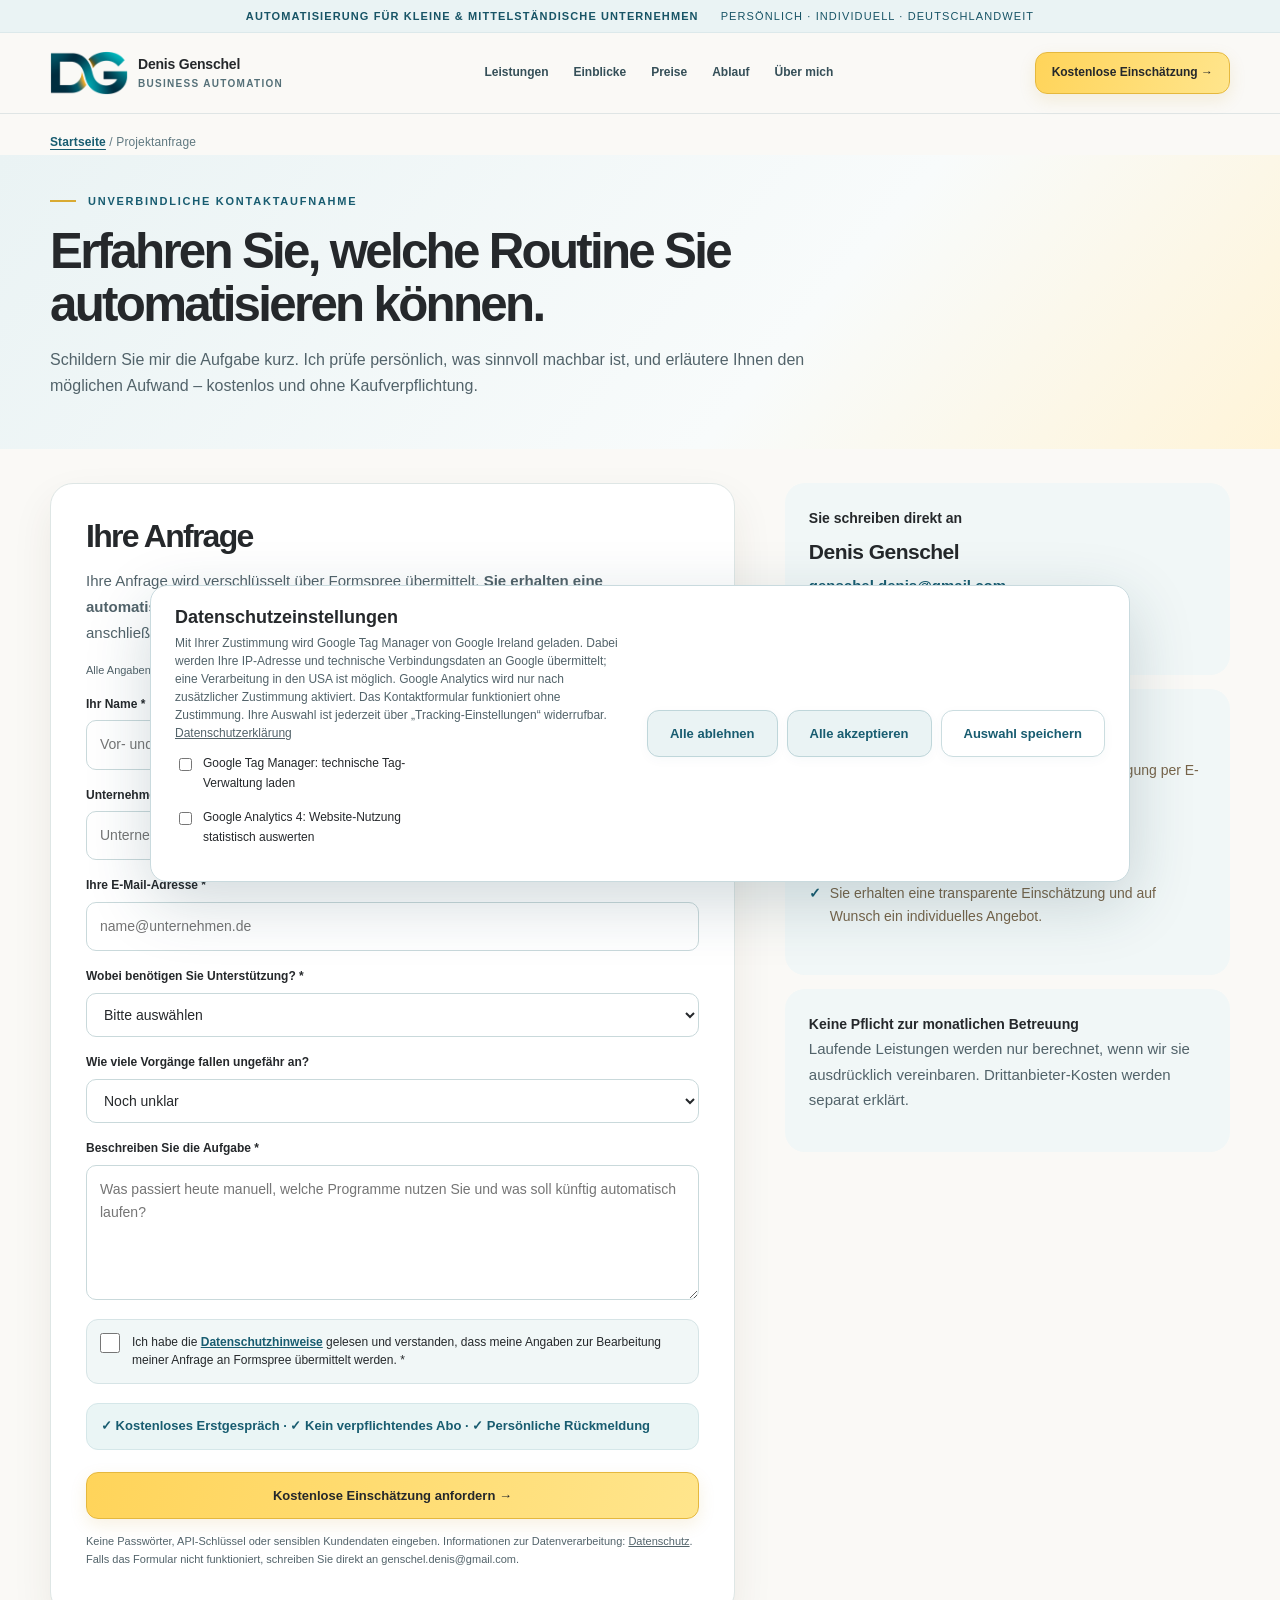
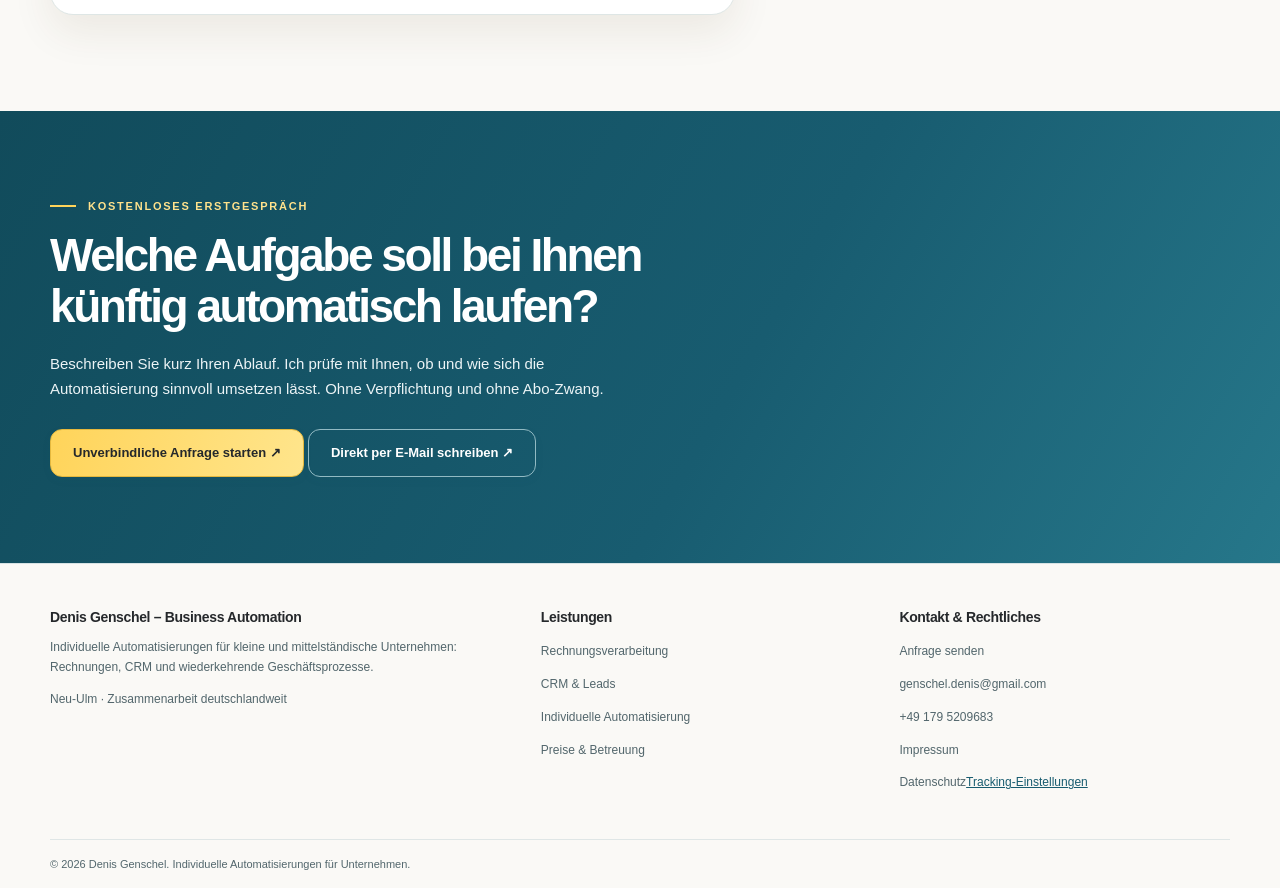
==== anfrage.html @ 0f965f65 "Add files via upload" ====
<!DOCTYPE html>

<html lang="de"><head><meta charset="utf-8"/><meta content="width=device-width,initial-scale=1" name="viewport"/><meta content="#FAF9F6" name="theme-color"/><title>Automatisierung unverbindlich anfragen | Denis Genschel</title><meta content="Beschreiben Sie Ihren wiederkehrenden Geschäftsprozess. Kostenlose persönliche Ersteinschätzung zu Automatisierung, Aufwand und Umsetzung." name="description"/><meta content="website" property="og:type"/><meta content="Automatisierung unverbindlich anfragen | Denis Genschel" property="og:title"/><meta content="Beschreiben Sie Ihren wiederkehrenden Geschäftsprozess. Kostenlose persönliche Ersteinschätzung zu Automatisierung, Aufwand und Umsetzung." property="og:description"/><link href="assets/style.css?v=7.1" rel="stylesheet"/><script defer="" src="assets/config.js?v=7.1-ga4-consent1"></script><script defer="" src="assets/privacy.js?v=7.1-formspree-success1"></script><script defer="" src="assets/app.js?v=7.1-formspree-success1"></script><link href="https://denis-business-automation.genschel-denis.workers.dev/anfrage.html" rel="canonical"/><link href="favicon.png" rel="icon" type="image/png"/><meta content="de_DE" property="og:locale"/><meta content="Denis Genschel – Business Automation" property="og:site_name"/><meta content="https://denis-business-automation.genschel-denis.workers.dev/anfrage.html" property="og:url"/><meta content="https://denis-business-automation.genschel-denis.workers.dev/assets/social-preview.webp" property="og:image"/><meta content="1200" property="og:image:width"/><meta content="630" property="og:image:height"/><meta content="summary_large_image" name="twitter:card"/><meta content="Automatisierung unverbindlich anfragen | Denis Genschel" name="twitter:title"/><meta content="Beschreiben Sie Ihren wiederkehrenden Geschäftsprozess. Kostenlose persönliche Ersteinschätzung zu Automatisierung, Aufwand und Umsetzung." name="twitter:description"/><meta content="https://denis-business-automation.genschel-denis.workers.dev/assets/social-preview.webp" name="twitter:image"/><meta content="index, follow, max-image-preview:large" name="robots"/><script type="application/ld+json">[{"@context":"https://schema.org","@type":"ProfessionalService","@id":"https://denis-business-automation.genschel-denis.workers.dev/#unternehmen","name":"Denis Genschel – Business Automation","url":"https://denis-business-automation.genschel-denis.workers.dev/","image":"https://denis-business-automation.genschel-denis.workers.dev/assets/social-preview.webp","logo":"https://denis-business-automation.genschel-denis.workers.dev/assets/dg-logo.png","email":"genschel.denis@gmail.com","telephone":"+49 179 5209683","description":"Individuelle KI- und Geschäftsprozessautomatisierung für kleine und mittlere Unternehmen in Deutschland.","address":{"@type":"PostalAddress","streetAddress":"Schillerstraße 22","postalCode":"89231","addressLocality":"Neu-Ulm","addressCountry":"DE"},"areaServed":{"@type":"Country","name":"Deutschland"},"hasOfferCatalog":{"@type":"OfferCatalog","name":"Automatisierungsdienstleistungen","itemListElement":[{"@type":"OfferCatalog","name":"Rechnungsverarbeitung automatisieren"},{"@type":"OfferCatalog","name":"CRM- und Kundenanfragen automatisieren"},{"@type":"OfferCatalog","name":"Individuelle Geschäftsprozessautomatisierung"}]}},{"@context":"https://schema.org","@type":"WebSite","@id":"https://denis-business-automation.genschel-denis.workers.dev/#website","name":"Denis Genschel – Business Automation","url":"https://denis-business-automation.genschel-denis.workers.dev/","inLanguage":"de-DE"},{"@context":"https://schema.org","@type":"WebPage","@id":"https://denis-business-automation.genschel-denis.workers.dev/anfrage.html#webpage","url":"https://denis-business-automation.genschel-denis.workers.dev/anfrage.html","name":"Automatisierung unverbindlich anfragen | Denis Genschel","description":"Beschreiben Sie Ihren wiederkehrenden Geschäftsprozess. Kostenlose persönliche Ersteinschätzung zu Automatisierung, Aufwand und Umsetzung.","inLanguage":"de-DE","isPartOf":{"@id":"https://denis-business-automation.genschel-denis.workers.dev/#website"}},{"@context":"https://schema.org","@type":"BreadcrumbList","itemListElement":[{"@type":"ListItem","position":1,"name":"Startseite","item":"https://denis-business-automation.genschel-denis.workers.dev/"},{"@type":"ListItem","position":2,"name":"Projektanfrage","item":"https://denis-business-automation.genschel-denis.workers.dev/anfrage.html"}]}]</script></head><body><a class="skip" href="#main">Zum Inhalt springen</a><div class="topline"><div class="container"><b>Automatisierung für kleine &amp; mittelständische Unternehmen</b><span>Persönlich · Individuell · Deutschlandweit</span></div></div><header class="nav-wrap"><div class="container nav-inner"><a aria-label="Denis Genschel Business Automation – Startseite" class="brand" href="index.html"><span aria-hidden="true" class="brand-mark"><img alt="" height="50" role="presentation" src="assets/dg-logo.png" width="88"/></span><span class="brand-name">Denis Genschel<small>Business Automation</small></span></a><nav aria-label="Hauptnavigation" class="nav-links" id="navLinks"><a href="index.html#leistungen">Leistungen</a><a href="index.html#projekte">Einblicke</a><a href="index.html#preise">Preise</a><a href="index.html#ablauf">Ablauf</a><a href="index.html#ueber-mich">Über mich</a></nav><a class="btn primary small" href="anfrage.html">Kostenlose Einschätzung →</a><button aria-controls="navLinks" aria-expanded="false" class="menu" id="menuBtn" type="button">Menü ☰</button></div></header><main id="main"><nav aria-label="Brotkrumennavigation" class="breadcrumbs container"><a href="index.html">Startseite</a>  /  Projektanfrage</nav><section class="inquiry-head"><div class="container"><div class="eyebrow">Unverbindliche Kontaktaufnahme</div><h1 style="max-width:880px">Erfahren Sie, welche Routine Sie automatisieren können.</h1><p class="lead" style="max-width:690px">Schildern Sie mir die Aufgabe kurz. Ich prüfe persönlich, was sinnvoll machbar ist, und erläutere Ihnen den möglichen Aufwand – kostenlos und ohne Kaufverpflichtung.</p></div></section><section class="section"><div class="container inquiry-layout"><div class="formbox"><h2 style="font-size:32px;margin:0">Ihre Anfrage</h2><p class="sub" style="margin-top:13px">Ihre Anfrage wird verschlüsselt über Formspree übermittelt. <strong>Sie erhalten eine automatische Eingangsbestätigung per E-Mail.</strong> Ich prüfe Ihren Anwendungsfall anschließend persönlich. Unverbindlich und ohne Kaufverpflichtung.</p><form accept-charset="UTF-8" action="https://formspree.io/f/mzeeeeag" aria-describedby="formIntro" id="leadForm" method="POST">
<p class="hint" id="formIntro">Alle Angaben dienen ausschließlich der Kontaktaufnahme und Angebotserstellung. Felder mit * sind erforderlich.</p>
<label for="name">Ihr Name *</label>
<input autocomplete="name" id="name" maxlength="120" name="name" placeholder="Vor- und Nachname" required=""/>
<label for="firma">Unternehmen</label>
<input autocomplete="organization" id="firma" maxlength="160" name="firma" placeholder="Unternehmensname"/>
<label for="email">Ihre E-Mail-Adresse *</label>
<input autocomplete="email" id="email" maxlength="200" name="email" placeholder="name@unternehmen.de" required="" type="email"/>
<label for="leistung">Wobei benötigen Sie Unterstützung? *</label>
<select id="leistung" name="leistung" required="">
<option value="">Bitte auswählen</option>
<option value="rechnung">Rechnungsverarbeitung</option>
<option value="crm">CRM / Kundenanfragen</option>
<option value="individuell">Individuelle Automatisierung</option>
<option value="pilot">Kleines Pilotprojekt</option>
<option value="betreuung">Laufende Betreuung</option>
<option value="sonstiges">Andere Aufgabe / Noch nicht sicher</option></select>
<label for="menge">Wie viele Vorgänge fallen ungefähr an?</label>
<select id="menge" name="menge"><option value="">Noch unklar</option><option>Bis 50 pro Monat</option><option>50–250 pro Monat</option><option>Mehr als 250 pro Monat</option></select>
<label for="nachricht">Beschreiben Sie die Aufgabe *</label>
<textarea id="nachricht" maxlength="4000" minlength="15" name="nachricht" placeholder="Was passiert heute manuell, welche Programme nutzen Sie und was soll künftig automatisch laufen?" required=""></textarea>
<div aria-hidden="true" class="visually-hidden"><label for="company-site">Dieses Feld bitte leer lassen</label><input autocomplete="off" id="company-site" name="_gotcha" tabindex="-1" type="text"/></div>
<input name="_subject" type="hidden" value="Neue Anfrage – Denis Genschel Business Automation"/>
<label class="privacy-confirm"><input name="datenschutzhinweis_gelesen" required="" type="checkbox" value="ja"/><span>Ich habe die <a href="datenschutz.html" rel="noopener" target="_blank">Datenschutzhinweise</a> gelesen und verstanden, dass meine Angaben zur Bearbeitung meiner Anfrage an Formspree übermittelt werden. *</span></label>
<p class="inquiry-trust">✓ Kostenloses Erstgespräch  ·  ✓ Kein verpflichtendes Abo  ·  ✓ Persönliche Rückmeldung</p><button class="btn primary" id="leadSubmit" type="submit">Kostenlose Einschätzung anfordern →</button>
<p aria-live="polite" class="form-message" id="formMessage" role="status"></p>
<p class="hint">Keine Passwörter, API-Schlüssel oder sensiblen Kundendaten eingeben. Informationen zur Datenverarbeitung: <a href="datenschutz.html" style="text-decoration:underline">Datenschutz</a>. Falls das Formular nicht funktioniert, schreiben Sie direkt an <a href="mailto:genschel.denis@gmail.com">genschel.denis@gmail.com</a>.</p>
</form></div><aside><div class="contact-card"><strong>Sie schreiben direkt an</strong><h3 style="margin:9px 0">Denis Genschel</h3><a href="mailto:genschel.denis@gmail.com">genschel.denis@gmail.com</a><p style="margin-top:13px"><a href="tel:+491795209683">+49 179 5209683</a></p></div><div class="contact-card"><strong>Was passiert danach?</strong><ul class="bullets"><li>Sie erhalten eine automatische Eingangsbestätigung per E-Mail.</li><li>Wir besprechen den bestehenden Ablauf.</li><li>Ich prüfe die technischen Möglichkeiten.</li><li>Sie erhalten eine transparente Einschätzung und auf Wunsch ein individuelles Angebot.</li></ul></div><div class="contact-card"><strong>Keine Pflicht zur monatlichen Betreuung</strong><p class="sub">Laufende Leistungen werden nur berechnet, wenn wir sie ausdrücklich vereinbaren. Drittanbieter-Kosten werden separat erklärt.</p></div></aside></div></section></main><section class="closing"><div class="container"><div class="eyebrow">Kostenloses Erstgespräch</div><h2>Welche Aufgabe soll bei Ihnen künftig automatisch laufen?</h2><p>Beschreiben Sie kurz Ihren Ablauf. Ich prüfe mit Ihnen, ob und wie sich die Automatisierung sinnvoll umsetzen lässt. Ohne Verpflichtung und ohne Abo-Zwang.</p><a class="btn cream" href="anfrage.html">Unverbindliche Anfrage starten ↗</a> <a class="btn" href="mailto:genschel.denis@gmail.com?subject=Anfrage%20Business%20Automation">Direkt per E-Mail schreiben ↗</a></div></section><footer class="footer"><div class="container foot-grid"><div><h3>Denis Genschel – Business Automation</h3><p>Individuelle Automatisierungen für kleine und mittelständische Unternehmen: Rechnungen, CRM und wiederkehrende Geschäftsprozesse.</p><p>Neu-Ulm · Zusammenarbeit deutschlandweit</p></div><div><h3>Leistungen</h3><ul><li><a href="rechnungen-automatisieren.html">Rechnungsverarbeitung</a></li><li><a href="crm-automatisieren.html">CRM &amp; Leads</a></li><li><a href="prozesse-automatisieren.html">Individuelle Automatisierung</a></li><li><a href="index.html#preise">Preise &amp; Betreuung</a></li></ul></div><div><h3>Kontakt &amp; Rechtliches</h3><ul><li><a href="anfrage.html">Anfrage senden</a></li><li><a href="mailto:genschel.denis@gmail.com">genschel.denis@gmail.com</a></li><li><a href="tel:+491795209683">+49 179 5209683</a></li><li><a href="impressum.html">Impressum</a></li><li><a href="datenschutz.html">Datenschutz</a><button class="privacy-settings-link" data-privacy-settings="" type="button">Tracking-Einstellungen</button></li></ul></div></div><div class="container copyright">© <span data-year="">2026</span> Denis Genschel. Individuelle Automatisierungen für Unternehmen.</div></footer><div class="mobile-cta"><a class="btn primary" href="anfrage.html">Kostenlose Prozesseinschätzung anfragen →</a></div><dialog aria-labelledby="videoTitle" class="video-dialog" id="videoDialog"><div class="dialog-bar"><span id="videoTitle">Projekt-Demo</span><button aria-label="Video schließen" class="closeVideo" type="button">×</button></div><div id="videoMount"></div><p>Das Video wird erst nach dem Anklicken von einem externen Anbieter geladen. Datenschutzinformationen finden Sie in der Datenschutzerklärung.</p></dialog></body></html>
---- assets/style.css ----
:root{--bg:#fffdf7;--ink:#242119;--sub:#6c6253;--accent:#916100;--accent-2:#fff0bf;--cream:#fff6dc;--line:#eee2c5;--w:#fff;--warm:#fff4d3;--amber:#e3af28;--max:1180px}
*{box-sizing:border-box}html{scroll-behavior:smooth;scroll-padding-top:93px}body{margin:0;font:15px/1.65 Inter,ui-sans-serif,-apple-system,BlinkMacSystemFont,"Segoe UI",sans-serif;background:var(--bg);color:var(--ink);-webkit-font-smoothing:antialiased}a{color:inherit;text-decoration:none}button,input,select,textarea{font:inherit}button{cursor:pointer}img{max-width:100%;display:block}::selection{color:#fff;background:var(--accent)}:focus-visible{outline:3px solid #e6ba3c;outline-offset:3px}.container{width:min(calc(100% - 48px),var(--max));margin:auto}.skip{position:absolute;left:-100vw;background:white;color:#332813;padding:10px;z-index:200}.skip:focus{left:12px;top:12px}.topline{background:#fff1b7;color:#493915;font-size:11px;letter-spacing:.1em;text-transform:uppercase}.topline .container{display:flex;justify-content:center;gap:22px;padding:7px;flex-wrap:wrap}.topline b{font-weight:750}.nav-wrap{position:sticky;top:0;z-index:100;background:rgba(250,250,247,.96);border-bottom:1px solid var(--line);backdrop-filter:blur(14px)}.nav-inner{min-height:80px;display:flex;align-items:center;justify-content:space-between;gap:20px}.brand{display:flex;gap:10px;align-items:center}.brand-mark{width:42px;height:42px;border-radius:13px;background:var(--ink);color:#fff;display:grid;place-items:center;font-weight:850;letter-spacing:-.08em;font-size:15px}.brand-name{font-size:14px;font-weight:800;line-height:1.13;letter-spacing:-.015em}.brand-name small{font-size:10px;text-transform:uppercase;display:block;font-weight:700;letter-spacing:.13em;color:var(--sub);margin-top:5px}.nav-links{display:flex;gap:25px;align-items:center}.nav-links a{font-size:12px;font-weight:700;color:#6f6249}.nav-links a:hover{color:var(--accent)}.btn{display:inline-flex;align-items:center;justify-content:center;gap:10px;min-height:47px;padding:12px 22px;font-weight:750;font-size:13px;border-radius:12px;border:1px solid var(--line);background:white;color:var(--ink);transition:transform .2s,background .2s,border-color .2s;box-shadow:0 2px 0 rgba(0,0,0,.03)}.btn:hover{transform:translateY(-2px);border-color:var(--accent)}.btn.primary{color:white;background:var(--accent);border-color:var(--accent)}.btn.primary:hover{background:#db9e15}.btn.cream{background:#fff3d0;border-color:#fff0c2;color:#322a1b}.btn.dark{background:var(--ink);color:white;border-color:var(--ink)}.btn.small{min-height:42px;font-size:12px;padding:10px 16px}.menu{display:none;border:1px solid var(--line);background:white;border-radius:10px;padding:8px 12px}.mobile-cta{display:none}.eyebrow{text-transform:uppercase;font-size:11px;letter-spacing:.16em;color:var(--accent);font-weight:850;display:flex;align-items:center;gap:12px}.eyebrow:before{content:"";display:inline-block;width:26px;height:2px;background:var(--accent)}h1,h2,h3,p{margin-top:0}h1{font-size:clamp(44px,5.4vw,80px);letter-spacing:-.067em;line-height:1.05;font-weight:820;margin:22px 0 24px}h2{font-size:clamp(32px,3.6vw,51px);line-height:1.12;letter-spacing:-.054em;margin:14px 0 0;font-weight:790}h3{font-size:21px;line-height:1.2;letter-spacing:-.025em;margin-bottom:13px}.lead{font-size:17px;line-height:1.8;color:#6c6253}.sub{color:var(--sub);line-height:1.72}.smallprint{font-size:12px;color:#877963;line-height:1.6}.hero{background:radial-gradient(circle at 74% 15%,#fff1c3 0,transparent 37%),linear-gradient(180deg,#fffefb,#fff9e7);overflow:hidden}.hero-grid{display:grid;grid-template-columns:1.04fr .96fr;gap:50px;align-items:center;padding:86px 0 90px}.hero h1 em{font-style:normal;color:var(--accent)}.hero-left .lead{max-width:550px}.cta-line{display:flex;gap:11px;flex-wrap:wrap;margin:29px 0 22px}.assurances{display:flex;flex-wrap:wrap;gap:18px;color:#786747;font-size:12px;font-weight:650}.assurances span:before{content:"✓";background:#ffeca3;padding:1px 5px;border-radius:100px;margin-right:7px;color:#9d6c0b}.hero-visual{position:relative;padding:35px;border-radius:30px;background:linear-gradient(145deg,#fff0b0,#fffaf0);min-height:470px;border:1px solid #f4dda0;box-shadow:0 38px 80px rgba(29,55,32,.1)}.visual-top{font-size:11px;color:#736751;text-transform:uppercase;letter-spacing:.12em;font-weight:800;display:flex;justify-content:space-between;margin-bottom:32px}.visual-card{background:white;box-shadow:0 13px 35px rgba(33,62,42,.09);border:1px solid #fff3d1;border-radius:15px;padding:18px;display:flex;align-items:center;gap:14px}.visual-card .ic{display:grid;place-items:center;width:45px;height:45px;background:#fff1c3;color:#aa7917;border-radius:12px;font-size:20px;font-weight:800}.visual-card strong{font-size:13px;display:block}.visual-card small{display:block;font-size:11px;color:var(--sub);margin-top:4px}.visual-card i{font-size:11px;margin-left:auto;background:#fff6d5;color:#946900;padding:4px 9px;border-radius:50px;font-style:normal;font-weight:750}.visual-line{height:29px;width:2px;background:linear-gradient(#efca6b,#fff0c0);margin-left:40px;position:relative}.visual-line:after{content:"⌄";position:absolute;bottom:-6px;left:-5px;color:var(--accent);font-weight:bold}.float-pill{position:absolute;right:-12px;bottom:30px;border-radius:12px;padding:11px 14px;background:var(--ink);color:#fff5d9;font-size:11px;font-weight:750;box-shadow:0 10px 26px #66521b21}.trustband{background:white;border-top:1px solid var(--line);border-bottom:1px solid var(--line)}.trustband .container{padding:22px 0;display:flex;align-items:center;justify-content:space-between;gap:23px;flex-wrap:wrap}.trustband div{display:flex;gap:9px;align-items:center;font-size:12px;color:#766a52}.trustband strong{color:#332b1d;font-size:13px}.trustband .tick{background:#fff2cb;color:var(--accent);padding:5px 8px;border-radius:9px;font-weight:bold}.section{padding:96px 0}.section.alt{background:#fffaf0}.section-head{display:flex;justify-content:space-between;gap:35px;align-items:end;margin-bottom:37px}.section-head p{max-width:350px;margin:0;color:var(--sub)}.section-title{max-width:725px}.services{display:grid;grid-template-columns:repeat(3,1fr);gap:18px}.service-card{background:white;border:1px solid var(--line);border-radius:22px;padding:30px;display:flex;flex-direction:column;min-height:380px;box-shadow:0 12px 30px rgba(35,59,42,.025)}.service-number{color:#c9b780;font-size:11px;letter-spacing:.1em;font-weight:800}.service-icon{width:50px;height:50px;background:#fff8e4;border-radius:14px;display:grid;place-items:center;color:var(--accent);font-size:24px;margin:24px 0 16px}.service-card p{color:var(--sub);font-size:13px}.service-card a.arrow{margin-top:auto;padding-top:22px;color:var(--accent);font-size:13px;font-weight:800}.service-card a.arrow:hover{text-decoration:underline}.mid-cta{display:flex;justify-content:space-between;gap:20px;align-items:center;border-radius:18px;background:#fce6a4;color:white;padding:32px 36px;margin-top:23px}.mid-cta strong{font-size:20px;letter-spacing:-.025em}.mid-cta p{color:#756044;font-size:13px;margin:6px 0 0}.mid-cta .btn{flex-shrink:0}.comparison{display:grid;grid-template-columns:1fr 1fr;gap:24px}.compare{background:#fff;padding:34px;border-radius:22px;border:1px solid var(--line)}.compare.after{background:#fff6db}.compare h3{margin:0 0 21px}.compare ul{margin:0;padding:0;list-style:none;display:grid;gap:17px}.compare li{display:flex;gap:11px;align-items:start;color:#6c614e;font-size:14px}.compare li:before{content:"—";color:#bd8277;font-weight:800}.compare.after li:before{content:"✓";color:#996c10}.work-grid{display:grid;grid-template-columns:1fr 1fr;gap:24px}.work-card{background:#fff;border-radius:22px;overflow:hidden;border:1px solid var(--line)}.work-media{position:relative;aspect-ratio:16/9;overflow:hidden;background:#f4e7c6;display:block;border:0;width:100%;padding:0;text-align:left;cursor:pointer}.work-media img{height:100%;width:100%;object-fit:cover;filter:brightness(.88);transition:transform .3s}.work-media:hover img{transform:scale(1.035)}.play-round{position:absolute;inset:0;margin:auto;width:58px;height:58px;border-radius:50%;background:#fff;color:#8e6012;display:grid;place-items:center;font-size:21px;box-shadow:0 8px 35px #0003}.work-body{padding:26px}.work-body p{font-size:13px;color:var(--sub)}.work-body .btn{margin-top:10px}.fact-line{display:flex;flex-wrap:wrap;gap:9px;margin:0 0 20px}.fact-line span{border:1px solid #f1e3bd;border-radius:99px;padding:6px 11px;font-size:11px;color:#756344}.pricing-grid{display:grid;grid-template-columns:repeat(3,1fr);gap:18px}.price-box{background:white;border:1px solid var(--line);border-radius:22px;padding:28px;display:flex;flex-direction:column}.price-box.featured{border:2px solid #e3ae2a;box-shadow:0 16px 35px #54401415}.price-top{font-size:11px;font-weight:850;letter-spacing:.13em;color:var(--accent);text-transform:uppercase}.price-amount{font-size:32px;font-weight:850;letter-spacing:-.05em;margin:18px 0 4px}.price-type{font-size:12px;color:var(--sub)}.price-box p{font-size:13px;color:var(--sub);margin:18px 0}.price-box ul{padding:0;margin:0 0 21px;list-style:none;display:grid;gap:10px}.price-box li{font-size:12px;color:#75684c;padding-left:20px;position:relative}.price-box li:before{content:"✓";left:0;position:absolute;color:#a4720e;font-weight:bold}.price-box .btn{margin-top:auto}.pricing-note{background:#fff9ea;border:1px solid #eadac0;padding:24px;border-radius:16px;margin-top:22px;font-size:13px;color:#574b37}.factor-grid{display:grid;grid-template-columns:repeat(4,1fr);gap:12px;margin-top:20px}.factor{padding:20px;background:#fff8e9;border-radius:14px;border:1px solid #f1e4c6}.factor strong{display:block;font-size:14px}.factor span{font-size:12px;color:var(--sub)}.step-grid{display:grid;grid-template-columns:repeat(4,1fr);gap:14px}.step{padding:25px;border:1px solid var(--line);border-radius:18px;background:white}.step .num{color:var(--accent);font-size:12px;font-weight:850}.step h3{font-size:18px;margin:21px 0 9px}.step p{font-size:13px;color:var(--sub);margin:0}.pilot-panel{border-radius:24px;background:#fff1c6;border:1px solid #f6d984;padding:42px;display:grid;grid-template-columns:1fr auto;gap:30px;align-items:center}.pilot-panel h2{margin:12px 0 16px}.pilot-panel p{max-width:750px;color:#796c54}.about{display:grid;grid-template-columns:.72fr 1.28fr;gap:72px;align-items:center}.about-photo{border-radius:25px;overflow:hidden;background:#fff1d7}.about-photo img{height:430px;width:100%;object-fit:cover;object-position:center}.about h2{margin-bottom:22px}.about p{color:var(--sub)}.about-points{display:flex;gap:9px;flex-wrap:wrap;margin:25px 0}.about-points span{background:#fff6de;color:#80600f;font-size:12px;padding:8px 12px;border-radius:30px;font-weight:650}.faq{display:grid;grid-template-columns:.7fr 1fr;gap:55px}.faq-list details{border-top:1px solid var(--line);padding:21px 0}.faq-list details:last-child{border-bottom:1px solid var(--line)}.faq-list summary{list-style:none;cursor:pointer;font-size:15px;font-weight:750;display:flex;justify-content:space-between;gap:15px}.faq-list summary::-webkit-details-marker{display:none}.faq-list summary:after{content:"+";font-size:21px;color:var(--accent)}.faq-list details[open] summary:after{content:"−"}.faq-list p{font-size:13px;color:var(--sub);padding-right:22px;margin:12px 0 0}.closing{padding:86px 0;background:#ffe69b;color:white}.closing h2{max-width:690px}.closing p{color:#685126;max-width:600px;margin:19px 0 28px}.closing .eyebrow{color:#f5ce63}.closing .eyebrow:before{background:#f5ce63}.footer{background:#fff5da;color:#3a3221}.foot-grid{display:grid;grid-template-columns:1.4fr 1fr 1fr;gap:28px;padding:45px 0}.footer h3{font-size:14px;margin:0 0 13px}.footer p,.footer a{font-size:12px;color:#685b3f}.footer a:hover{text-decoration:underline}.footer ul{margin:0;padding:0;list-style:none;display:grid;gap:8px}.copyright{border-top:1px solid #e7d4a5;padding:15px 0;color:#756a52;font-size:11px}.subhero{padding:83px 0 70px;background:linear-gradient(155deg,#fffbee,#fff0b9)}.subhero .grid{display:grid;grid-template-columns:1.2fr .8fr;gap:80px;align-items:center}.subhero h1{font-size:clamp(42px,5vw,65px)}.subhero .lead{max-width:600px}.aside-visual{background:white;border:1px solid #efdaad;border-radius:24px;padding:27px;box-shadow:0 22px 40px #45300c15}.aside-visual .label{font-size:12px;letter-spacing:.1em;text-transform:uppercase;color:var(--accent);font-weight:850}.flow-item{background:#fff9e5;border:1px solid #f3e5c4;border-radius:11px;padding:15px;font-size:13px;font-weight:750;margin:14px 0}.flow-arrow{text-align:center;color:var(--accent);font-size:22px;line-height:1}.bullets{padding:0;margin:23px 0;list-style:none;display:grid;gap:10px}.bullets li{display:flex;gap:9px;font-size:14px;color:#776449}.bullets li:before{content:"✓";font-weight:bold;color:var(--accent)}.inquiry-head{background:#fff1c3;padding:70px 0}.inquiry-layout{display:grid;grid-template-columns:1fr .65fr;gap:50px}.formbox{background:white;border-radius:23px;border:1px solid var(--line);padding:35px;box-shadow:0 18px 40px #47330014}.formbox label{display:block;font-size:12px;font-weight:800;margin:16px 0 6px}.formbox input,.formbox select,.formbox textarea{display:block;width:100%;border:1px solid #e8d9b6;background:#fffefa;color:#2e281c;border-radius:10px;padding:12px 13px;font-size:14px}.formbox textarea{min-height:135px;resize:vertical}.formbox .btn{width:100%;margin-top:22px}.formbox .hint{font-size:11px;color:var(--sub);margin-top:11px}.contact-card{border-radius:20px;background:#fff7e0;padding:24px;margin-bottom:14px}.contact-card strong{display:block;font-size:14px}.contact-card a{color:var(--accent);font-weight:750;font-size:15px;word-break:break-word}.flag{display:inline-block;font-size:11px;letter-spacing:.06em;padding:4px 9px;background:#fff1d4;border:1px solid #ebd8a9;border-radius:8px;color:#715a29;font-weight:750;margin-bottom:14px}.legal{max-width:760px;min-height:55vh}.legal h1{font-size:48px}.legal h2{font-size:24px;margin:27px 0 11px}.legal p{font-size:14px;color:#6d6152}.legal .warning{background:#fff1dc;border:1px solid #ecd9a9;border-radius:15px;padding:20px}.video-dialog{border:0;border-radius:20px;background:#221c12;padding:0;width:min(94vw,1020px);max-width:none;color:#fff;box-shadow:0 35px 80px #0009}.video-dialog::backdrop{background:#221b16dc}.dialog-bar{display:flex;align-items:center;justify-content:space-between;padding:13px 19px;font-weight:750;font-size:13px}.dialog-bar button{border:1px solid #a38a53;background:#55401b;color:#fff;font-size:23px;line-height:1;border-radius:40px;width:36px;height:36px}.video-dialog video{width:100%;display:block;max-height:75vh;background:black}.video-dialog p{padding:4px 18px 16px;font-size:11px;color:#fbe9a9;margin:0}.floating-help{position:fixed;bottom:20px;right:20px;z-index:90;background:#fff;border:1px solid var(--line);box-shadow:0 12px 35px #3c280d15;border-radius:15px;padding:8px 9px 8px 15px;display:flex;align-items:center;gap:15px;max-width:365px}.floating-help span{font-size:11px;color:#756953}.floating-help a{white-space:nowrap}.screen-reader{position:absolute;clip-path:inset(50%);width:1px;height:1px;overflow:hidden}
@media(max-width:1070px){.nav-links{gap:14px}.nav-links a{font-size:11px}.hero-grid{gap:25px}.hero-visual{padding:22px}.float-pill{right:5px}.factor-grid{grid-template-columns:repeat(2,1fr)}}
@media(max-width:810px){.nav-links{display:none;position:absolute;top:79px;left:0;right:0;background:#fff;border-bottom:1px solid var(--line);padding:24px;flex-direction:column;align-items:stretch;gap:18px}.nav-links.open{display:flex}.menu{display:inline-flex}.nav-inner>.btn{display:none}.hero-grid,.subhero .grid{grid-template-columns:1fr}.hero-visual{max-width:580px;width:100%;margin:auto;min-height:410px}.hero-grid{padding:60px 0}.services,.pricing-grid{grid-template-columns:1fr 1fr}.section{padding:68px 0}.step-grid{grid-template-columns:1fr 1fr}.about,.faq,.inquiry-layout{grid-template-columns:1fr;gap:28px}.about-photo{max-width:470px}.section-head{display:block}.section-head p{margin-top:17px}.pilot-panel{grid-template-columns:1fr}.floating-help{display:none}.mobile-cta{display:block;position:fixed;bottom:0;left:0;right:0;background:#fff;border-top:1px solid var(--line);padding:10px 16px;z-index:120}.mobile-cta .btn{width:100%}body{padding-bottom:68px}}
@media(max-width:580px){.container{width:min(calc(100% - 30px),var(--max))}.topline .container{font-size:10px;gap:9px}.hero h1{font-size:46px}.lead{font-size:15px}.hero-visual{min-height:340px;padding:20px}.visual-card{padding:12px}.float-pill{right:5px;bottom:13px;font-size:10px}.services,.pricing-grid,.comparison,.work-grid,.step-grid,.foot-grid,.factor-grid{grid-template-columns:1fr}.hero-grid{padding:43px 0 50px}.trustband .container{gap:13px}.service-card{min-height:280px}.section{padding:56px 0}.mid-cta{flex-direction:column;align-items:start;padding:28px}.about-photo img{height:340px}.inquiry-head{padding:50px 0}.subhero{padding:50px 0}.pilot-panel{padding:28px}.formbox{padding:25px}.closing{padding:65px 0}.contact-card{margin-bottom:10px}}
@media(prefers-reduced-motion:reduce){html{scroll-behavior:auto}*,*:before,*:after{transition:none!important}}


.visually-hidden{position:absolute!important;left:-10000px!important;width:1px!important;height:1px!important;overflow:hidden!important}
.formbox .privacy-confirm{display:flex;gap:12px;align-items:flex-start;font-weight:500;font-size:12px;line-height:1.55;background:#fff9e9;padding:13px;border:1px solid #f0e0bc;border-radius:12px;margin:19px 0 0}
.formbox .privacy-confirm input{width:20px;height:20px;margin:0;flex-shrink:0;accent-color:var(--accent)}
.formbox .privacy-confirm a{text-decoration:underline;color:var(--accent);font-weight:800}
.formbox button:disabled{opacity:.65;cursor:progress}
.form-message{font-size:13px;line-height:1.6;padding:0;margin-top:13px;color:var(--accent)}
.form-message:not(:empty){padding:13px 15px;background:#fff7db;border:1px solid #f1dda5;border-radius:10px}
.form-message.error{color:#8a322b;background:#fff0eb;border-color:#efc2b5}
.consent-banner{position:fixed;z-index:500;bottom:18px;left:18px;right:18px;max-width:980px;margin:auto;display:flex;gap:22px;align-items:center;justify-content:space-between;background:white;box-shadow:0 20px 65px #413b2535;border:1px solid #e0c98f;border-radius:17px;padding:21px 24px;color:var(--ink)}
.consent-banner strong{font-size:16px}.consent-banner p{font-size:12px;line-height:1.5;max-width:630px;margin:5px 0 0;color:var(--sub)}
.consent-banner a{text-decoration:underline}.consent-actions{display:flex;gap:9px;flex-shrink:0}
.privacy-settings-link{background:transparent;border:0;padding:0;color:#685b3f;text-decoration:underline;cursor:pointer;font-size:12px}
.privacy-settings-link:hover{color:white}
@media(max-width:810px){.consent-banner{bottom:83px;flex-direction:column;align-items:stretch;gap:13px}.consent-actions{justify-content:flex-end}}
@media(max-width:440px){.consent-banner{padding:15px;left:9px;right:9px}.consent-actions .btn{flex:1;padding:10px 12px}}


:root{--bg:#fffdfa;--ink:#27231b;--sub:#655d4e;--accent:#956000;--accent-2:#fff0a4;--cream:#fff8e8;--line:#efe1c4;--w:#fff;--warm:#fff2c8;--amber:#f2ba24}
body{background:var(--bg);color:var(--ink)}
::selection{background:#ffdf61;color:#27231b}
.topline{background:linear-gradient(95deg,#ffe28a,#fff6ce 58%,#ffeb9b);color:#4c3b18}
.nav-wrap{background:rgba(255,253,248,.96)}
.brand-mark{background:linear-gradient(135deg,#ffdc64,#f6ad20);color:#342914;box-shadow:0 5px 17px rgba(226,166,35,.17)}
.btn.primary{background:linear-gradient(115deg,#ffcd43 5%,#ffeb85 64%,#ffe374);border:1px solid #e9b83c;color:#2d2312;font-weight:800;box-shadow:0 6px 18px rgba(208,154,33,.15)}
.btn.primary:hover{background:linear-gradient(115deg,#fbbb2b,#ffde65 55%,#fff0a4);color:#251c0b;border-color:#cfa02d;box-shadow:0 10px 25px rgba(208,154,33,.24);transform:translateY(-1px)}
.btn.cream{color:#322711;background:#fffdf6;border-color:#e1c36c}
.hero{background:radial-gradient(ellipse at 86% 17%,#fff071 0%,#fff6be 24%,transparent 58%),radial-gradient(circle at 13% 12%,#fffbe6 0,transparent 42%),linear-gradient(155deg,#fffefd 0%,#fff9dd 75%,#fff4c2);position:relative}
.hero-visual{background:linear-gradient(145deg,#fff5c5,#fffdfa 48%,#ffde81);border:1px solid #f3d780;box-shadow:0 34px 70px rgba(185,128,23,.12)}
.hero h1 em{color:#a66d00}
.hero:before{content:"";position:absolute;width:220px;height:220px;border-radius:50%;top:-115px;right:6%;background:rgba(255,228,91,.27);filter:blur(15px);pointer-events:none}
.pilot-panel{background:linear-gradient(115deg,#fff0a3,#fffaf0 72%,#fff4cc);border-color:#f0d078}
.subhero{background:radial-gradient(circle at 87% 0,#ffeda0,transparent 45%),linear-gradient(145deg,#fffdfa,#fff5d2)}
.inquiry-head{background:linear-gradient(130deg,#fff8df,#ffe8a2 75%,#fff7e1)}
.mid-cta{background:linear-gradient(110deg,#ffe59a,#fff4cc);color:#322719;border:1px solid #edd18a}
.mid-cta p{color:#695532}
.closing{background:radial-gradient(circle at 92% 10%,#fff5c4,transparent 45%),linear-gradient(110deg,#ffe39b,#fff3c6 58%,#ffdf87);color:#2b271a}
.closing p{color:#665337}.closing .eyebrow{color:#8a5800}.closing .eyebrow:before{background:#c98600}
.footer{background:#fff8e8;color:#332c1e;border-top:1px solid #e9d6ad}
.footer h3{color:#332c1e}.footer p,.footer a{color:#685941}.footer a:hover{color:#8d5700}
.copyright{border-top-color:#e9d6ad;color:#7d7058}
.contact-card{background:#fff7df}.factor{background:#fff9e8}.formbox input,.formbox select,.formbox textarea{background:#fffdf8;color:#29251e}
.privacy-settings-link{color:#765925}.privacy-settings-link:hover{color:#362915}
.price-box.featured{border-color:#f4be31;box-shadow:0 18px 42px #b284301c}
.formbox .privacy-confirm{background:#fff9ec;border-color:#eee0be}.form-message:not(:empty){background:#fff8df;border-color:#f1dfac}
.consent-banner{border-color:#e6cd83;box-shadow:0 20px 65px #6a4e1b36;background:#fffdf8}
.consent-banner .consent-heading{font-size:18px;font-weight:850;line-height:1.2}
.consent-banner .consent-options{display:flex;gap:15px;flex-wrap:wrap;margin:12px 0}
.consent-banner .consent-options label{display:flex;gap:8px;align-items:start;font-size:12px;max-width:235px;cursor:pointer}
.consent-banner .consent-options input{margin-top:4px;accent-color:#c68c13}
.consent-banner .consent-actions{display:flex;align-items:center;gap:9px;flex-wrap:wrap}
.consent-banner .consent-actions .btn{background:#fff0ba;color:#3c2c16;border:1px solid #c9ab57;font-weight:750}
.consent-banner .consent-actions .btn:hover{background:#ffe690}
.consent-banner .consent-actions .btn[data-consent-save]{background:#fffdf8;border:1px solid #d1bc87}
.legal h1{font-size:clamp(36px,5vw,52px)}.legal a:not(.btn){text-decoration:underline;text-underline-offset:3px;color:#916000}
.legal p,.legal li{line-height:1.85}.legal h2{margin-top:35px;font-size:21px}.legal-intro{font-size:16px!important}
.legal-note{font-size:12px!important;background:#fff4d2;padding:18px 22px;border:1px solid #f3ddab;border-radius:15px}
.legal-inline-link{border:0;padding:0;text-decoration:underline;font:inherit;background:transparent;color:#926000;cursor:pointer}
@media(max-width:810px){.consent-banner{max-height:65vh;overflow-y:auto}.consent-banner .consent-actions{justify-content:stretch}}
@media(max-width:530px){.consent-banner .consent-actions .btn{flex:1 1 135px;font-size:12px}.consent-banner .consent-options{display:grid;gap:8px}}

.visual-card .ic{background:#fff0be!important;color:#956000!important}



.hero h1{font-size:clamp(49px,5.4vw,78px);line-height:1.045;letter-spacing:-.052em;max-width:760px}
.hero h1 em,.section h2 em{font-style:normal;color:#9b6400}
.hero .lead{font-size:17px;line-height:1.72;max-width:630px;color:#4e473c}
.hero .eyebrow{font-size:11px;letter-spacing:.12em}
.hero-note{max-width:610px;font-size:12px;color:#706451;margin:18px 0 0;line-height:1.55}
.hero-grid{grid-template-columns:1.17fr .83fr;gap:40px;padding-top:76px;padding-bottom:86px}
.hero-visual{min-height:475px}
.assurances{display:flex;flex-wrap:wrap;align-items:center;gap:12px 18px}
.assurances span{font-size:12px}
.trustband .container{gap:24px;align-items:center}
.trustband .container>div{flex:1;line-height:1.35}
.trustband small{display:block;color:#73654c;font-size:11px;padding-left:22px;margin-top:5px}
.proof-first{padding:64px 0;background:#fffefb}
.proof-layout{display:grid;grid-template-columns:1fr .86fr;gap:54px;align-items:center}
.proof-copy h2{font-size:clamp(30px,3.3vw,48px);letter-spacing:-.035em;line-height:1.16;margin:14px 0 19px}
.proof-copy p{color:#5d5549;font-size:15px;line-height:1.75}
.proof-copy strong{color:#272119}
.proof-actions{display:flex;flex-wrap:wrap;gap:10px;margin:25px 0 12px}
.proof-video{position:relative;display:block;border:1px solid #e9d3a1;border-radius:21px;overflow:hidden;padding:0;background:#fff;box-shadow:0 22px 58px #8a6e3b20;width:100%;text-align:left;min-height:300px}
.proof-video img{width:100%;height:340px;object-fit:cover;transition:transform .35s ease}
.proof-video:hover img{transform:scale(1.025)}
.proof-play{position:absolute;bottom:18px;left:18px;background:#fffdf5;border-radius:13px;border:1px solid #f1d99f;padding:12px 17px;font-weight:850;color:#292112;box-shadow:0 5px 22px #0002}
.service-card{display:flex;flex-direction:column}
.service-card .service-action{margin-top:auto;width:100%;text-align:center;justify-content:center;font-size:12px;padding:12px 10px}
.service-card .arrow{display:inline-block;margin:18px 0 18px}
.section-action{text-align:center;margin-top:28px}
.calculator-section{background:linear-gradient(145deg,#fffefa,#fff4d2 48%,#fffbea);border-top:1px solid #f4e4c5;border-bottom:1px solid #f4e4c5}
.calc-shell{display:grid;grid-template-columns:1fr 1fr;max-width:1040px;margin:0 auto;background:#fff;border:1px solid #ead6ac;border-radius:22px;box-shadow:0 28px 65px #91702715;overflow:hidden}
.calc-inputs,.calc-results{padding:35px 38px}
.calc-inputs{display:flex;flex-direction:column;gap:13px}
.calc-inputs label{font-weight:800;font-size:13px;color:#342c1e;margin-top:8px}
.calc-inputs label span{color:#867451;font-weight:500}
.calc-inputs label strong{float:right;color:#8b5a05;font-size:14px}
.calc-inputs input[type=number]{width:100%;padding:14px 16px;border:1px solid #dfcda3;border-radius:12px;font-size:18px;background:#fffefb;color:#342c21}
.calc-inputs input[type=range]{width:100%;accent-color:#dca724;cursor:pointer;margin:9px 0 15px}
.calc-privacy{font-size:11px;color:#86795f;margin:2px 0}
.calc-results{background:linear-gradient(152deg,#ffefa3,#fff9e4 74%);display:flex;flex-direction:column;justify-content:center}
.calc-kicker{font-size:11px;font-weight:850;letter-spacing:.13em;color:#80600f}
.calc-big{font-size:clamp(42px,4.5vw,64px);font-weight:900;letter-spacing:-.05em;line-height:1.1;color:#2b2419;margin:14px 0 5px}
.calc-results>p{font-size:13px;line-height:1.5;color:#62583d;margin:0 0 17px}
.calc-result-row{display:flex;justify-content:space-between;gap:20px;align-items:center;border-top:1px solid #d9ba6f;padding:10px 0;font-size:12px}
.calc-result-row strong{font-size:19px;color:#362a16;white-space:nowrap}
.calc-results .btn{align-self:stretch;margin:15px 0 14px;text-align:center;justify-content:center}
.calc-results .calc-disclaimer{font-size:10px;color:#786b4d;line-height:1.6;margin:0}
.work-convert{margin-top:20px;border-top:1px solid #eee5d2;padding-top:13px}
.early-price{background:#fff; padding:20px 0 50px}
.early-price-inner{background:linear-gradient(110deg,#fff1b4,#fffcf1 75%);border:1px solid #f0d58f;border-radius:22px;padding:27px 34px;display:flex;align-items:center;justify-content:space-between;gap:22px}
.early-price-eyebrow,.landing-price-label{font-size:10px;font-weight:900;letter-spacing:.14em;color:#865b06}
.early-price h2{font-size:clamp(23px,2.4vw,32px);line-height:1.15;letter-spacing:-.03em;margin:7px 0}
.early-price h2 strong{color:#956100}
.early-price p{font-size:12px;color:#6e5e42;max-width:630px;margin:9px 0 0}
.early-price .btn{flex-shrink:0}
.about p{max-width:640px}
.about .about-honesty{border-left:3px solid #e5bb4a;padding:10px 14px;background:#fff8e6;border-radius:0 10px 10px 0;color:#5a4c2f}
.about-photo img{object-position:center 30%}
.subhero-trust{font-size:12px;color:#7f5b1a;margin:17px 0 0;font-weight:750}
.landing-price-cue{max-width:1180px;margin:0 auto;display:flex;align-items:center;justify-content:space-between;gap:20px;padding:20px 25px;background:#fff;border:1px solid #e8d3a2;border-radius:18px;box-shadow:0 12px 35px #9c6b1112;transform:translateY(29px)}
.landing-price-cue strong{display:block;font-size:24px;line-height:1.2;margin-top:4px;letter-spacing:-.03em}
.landing-price-cue p{font-size:12px;color:#72664f;margin:4px 0 0}
.landing-price-cue .btn{flex-shrink:0}
@media(max-width:1070px){.hero-grid{grid-template-columns:1fr 1fr;gap:23px}.hero h1{font-size:clamp(46px,5.8vw,67px)}.proof-layout{gap:28px}.landing-price-cue{margin:0 24px}}
@media(max-width:810px){.hero-grid,.proof-layout,.calc-shell{grid-template-columns:1fr}.hero-grid{padding-top:58px}.hero-visual{min-height:390px}.proof-first{padding:52px 0}.proof-video img{height:300px}.calc-results{border-top:1px solid #ecd49b}.early-price-inner,.landing-price-cue{flex-direction:column;align-items:stretch}.early-price-inner .btn,.landing-price-cue .btn{width:100%;text-align:center;justify-content:center}.landing-price-cue{transform:translateY(20px)}}
@media(max-width:580px){.hero h1{font-size:clamp(41px,10vw,53px)}.hero .lead{font-size:15px}.proof-video{min-height:250px}.proof-video img{height:250px}.proof-actions .btn{width:100%;justify-content:center}.calc-inputs,.calc-results{padding:24px 22px}.calc-result-row strong{font-size:17px}.early-price{padding-top:7px}.early-price-inner{padding:25px 22px}.landing-price-cue{margin:0 15px;padding:18px}.service-card .service-action{margin-top:20px}}


.hero { background: #fffefb; }
.hero::before { display: none; }


.service-photo{width:100%;aspect-ratio:940/405;height:auto;object-fit:cover;object-position:center;display:block;border-radius:15px;margin:19px 0 19px;border:1px solid #efe7d9;background:#f9f6ef}
.service-card{min-height:0}
.service-card h3{margin-top:1px}
.service-card .arrow{padding-top:12px}
.step-photo{width:100%;height:119px;object-fit:cover;display:block;border-radius:12px;margin:17px 0 4px;border:1px solid #eae4db;background:#f7f7f2}
.step h3{margin-top:16px}
.proof-stat{display:inline;box-decoration-break:clone;-webkit-box-decoration-break:clone;background:linear-gradient(transparent 52%,#ffe89e 52%);padding:0 2px;color:#312411!important;font-weight:900}
#ersparnis{scroll-margin-top:93px}
@media(max-width:810px){.step-photo{height:165px}}
@media(max-width:580px){.service-photo{margin:16px 0 18px}.step-photo{height:180px}.service-card{min-height:0}}


.process-summary{width:min(100%,350px);display:flex;flex-direction:column;gap:10px;align-items:stretch}
.process-summary-img{width:100%;height:auto;border-radius:14px;border:1px solid #e9e1d5;display:block}
.section-head .process-summary p{font-size:13px;line-height:1.6;margin:0;color:#6c6151}
#ablauf .section-head{align-items:center}
.proof-copy .proof-stat{background:linear-gradient(105deg,#ffe3a0,#fff0bd);padding:1px 5px;border-radius:5px;font-size:1.035em;box-decoration-break:clone;-webkit-box-decoration-break:clone}
@media(max-width:810px){.process-summary{width:min(100%,430px);margin-top:22px}}


.hero-visual {
  padding: 0;
  overflow: hidden;
  min-height: 0;
  aspect-ratio: 1672 / 941;
  background: #fffdf8;
  border: 1px solid #e9dcc2;
  border-radius: 28px;
  box-shadow: 0 18px 44px rgba(60, 44, 17, .10);
}
.hero-visual .hero-image {
  display: block;
  width: 100%;
  height: 100%;
  object-fit: contain;
}
.about-photo img { object-position: center 32%; }
@media (max-width:810px) {
  .hero-visual { min-height: 0; width: 100%; }
}
@media (max-width:580px) {
  .hero-visual { min-height: 0; }
}



:root {
  --bg: #FAF9F6;
  --ink: #25282B;
  --sub: #52636A;
  --accent: #185C70;
  --accent-2: #E7F1F2;
  --cream: #FFF8E8;
  --line: #DFE5E5;
  --w: #FFFFFF;
  --warm: #FFF3D1;
  --amber: #FFD45A;
  --sun: #FFD45A;
  --petrol: #185C70;
  --petrol-dark: #114B5B;
  --petrol-pale: #EAF3F4;
}
html { color-scheme: light; }
body { background: var(--bg); color: var(--ink); }
::selection { background: #BDE2EA; color: var(--ink); }
:focus-visible { outline-color: var(--accent); }
.skip { background: white; color: var(--ink); }

.topline { background: #EAF3F4; color: #185466; border-bottom: 1px solid #DCE9EB; }
.nav-wrap { background: rgba(250,249,246,.97); border-bottom-color: var(--line); }
.brand-mark { background: #185C70; color: #FFFFFF; box-shadow: 0 5px 18px rgba(24,92,112,.15); }
.brand-name small { color: #557078; }
.nav-links a { color: #354F58; }
.nav-links a:hover { color: #0F647A; }
.menu { color: var(--ink); border-color: #C9D8DB; background: white; }

.btn { border-color: #CEDADD; background: white; color: #24373D; box-shadow: 0 3px 12px rgba(24,92,112,.035); }
.btn:hover { border-color: var(--accent); background: #F6FAFA; }
.btn.primary {
  background: linear-gradient(105deg,#FFD45A,#FFE58C);
  border: 1px solid #E5B83E;
  color: #25282B;
  font-weight: 800;
  box-shadow: 0 6px 17px rgba(193,142,20,.12);
}
.btn.primary:hover {
  color: #25282B;
  background: linear-gradient(105deg,#F9C941,#FFDE72);
  border-color: #CC9F2E;
  box-shadow: 0 9px 23px rgba(193,142,20,.19);
}
.btn.cream { background: #FFFFFF; border-color: #B9D4DA; color: #185C70; }
.btn.cream:hover { background: #EAF3F4; }
.btn.dark { background: #185C70; color: white; border-color: #185C70; }
.btn.dark:hover { background: #114B5B; }
.eyebrow, .section h2 em, .hero h1 em { color: #185C70; }
.eyebrow:before { background: #D9AA32; }
.lead, .hero .lead, .sub, .hero-note, .smallprint { color: #52636A; }

.hero { background: #FAF9F6; }
.hero::before { display: none; }
.hero-visual {
  background: white;
  border-color: #DFE4E2;
  box-shadow: 0 23px 55px rgba(24,62,73,.09);
}
.hero h1 em { color: #185C70; }
.assurances { color: #4B6269; }
.assurances span:before { background: #FFF0BC; color: #235766; }
.hero-note { color: #596B70; }

.trustband, .service-card, .step, .work-card, .compare, .price-box, .contact-card, .formbox, .proof-video, .aside-visual {
  border-color: #DEE6E5;
}
.trustband { background: #FFFFFF; }
.trustband div, .trustband small, .trustband strong { color: #3D545A; }
.trustband .tick { background: #FFF0BF; color: #185C70; }
.section.alt { background: #F3F7F6; }
.section-head p, .service-card p, .step p, .work-body p, .about p, .faq-list p { color: #56676C; }
.service-card, .step, .price-box { background: #FFFFFF; box-shadow: 0 10px 35px rgba(24,62,73,.035); }
.service-number, .step .num, .price-top { color: #185C70; }
.service-icon { background: #EAF3F4; color: #185C70; }
.service-card a.arrow, .contact-card a, .footer a:hover, .legal a:not(.btn), .legal-inline-link { color: #185C70; }
.service-photo, .step-photo, .process-summary-img { border-color: #E2E9E7; }
.process-summary p { color: #56676C !important; }

.calculator-section {
  background: linear-gradient(115deg,#F1F7F8 0%, #FAF9F6 58%, #FFF9E9 100%);
  border-top: 1px solid #E1E8E8;
  border-bottom: 1px solid #E1E8E8;
}
.calc-shell { border-color: #D4E3E5; background: #FFFFFF; box-shadow: 0 23px 64px rgba(24,92,112,.085); }
.calc-inputs label, .calc-big, .calc-result-row strong { color: #25282B; }
.calc-inputs label span, .calc-privacy { color: #63777D; }
.calc-inputs label strong, .calc-kicker { color: #185C70; }
.calc-inputs input[type=number] { border-color: #C9D9DB; background: #FFFFFF; color: #25282B; }
.calc-inputs input[type=range] { accent-color: #185C70; }
.calc-results { background: linear-gradient(145deg,#FFF0B7 0%,#FFF8E6 92%); border-color: #E8DDAF; }
.calc-results>p, .calc-results .calc-disclaimer { color: #5B625E; }
.calc-result-row { border-top-color: #DECFA5; }

.proof-first, .early-price { background: #FFFFFF; }
.proof-copy p, .proof-copy strong { color: #394A50; }
.proof-video { background: #FFFFFF; border-color: #C7D9DC; box-shadow: 0 21px 55px rgba(24,92,112,.105); }
.proof-play { background: #FFFFFF; border-color: #C9DBDE; color: #185C70; }
.proof-copy .proof-stat { background: linear-gradient(105deg,#FFE39B,#FFF1C8); color: #25282B !important; }

.early-price-inner {
  background: linear-gradient(105deg,#E8F3F4 0%,#F8FCFC 74%,#FFF7DF);
  border-color: #CDDFE2;
}
.early-price-eyebrow, .landing-price-label, .early-price h2 strong { color: #185C70; }
.early-price p, .landing-price-cue p { color: #596B70; }
.landing-price-cue { border-color: #CFE0E3; box-shadow: 0 12px 37px rgba(24,92,112,.075); }
.price-box.featured { border-color: #F1C34F; box-shadow: 0 16px 44px rgba(24,92,112,.075); }
.price-box li, .price-type { color: #53666C; }
.price-box li:before { color: #185C70; }
.pricing-note { background: #F0F7F7; border-color: #D6E6E8; color: #3C575E; }
.factor { background: #F2F7F7; border-color: #D9E6E6; }
.factor span { color: #53666C; }
.pilot-panel {
  background: linear-gradient(110deg,#E7F2F3 0%,#F9FCFB 72%,#FFF6E0);
  border-color: #C9DDE0;
}
.pilot-panel p { color: #52666B; }
.mid-cta { background: linear-gradient(110deg,#E9F3F4,#F9FCFB 66%,#FFF8E7); color: #25282B; border: 1px solid #D1E1E4; }
.mid-cta p { color: #52666B; }
.compare.after { background: #EAF3F4; }
.compare li { color: #52656A; }
.compare.after li:before { color: #185C70; }
.about-photo { background: #F2F7F7; }
.about-points span { background: #EAF3F4; color: #185C70; }
.about .about-honesty { background: #ECF5F5; color: #36545C; border-left-color: #185C70; }
.faq-list summary:after { color: #185C70; }

.subhero { background: linear-gradient(135deg,#FAF9F6,#EAF3F4 83%,#FFF8E7); }
.inquiry-head { background: linear-gradient(130deg,#EAF3F4,#F8FBFB 62%,#FFF4D8); }
.subhero-trust { color: #185C70; }
.aside-visual .label, .flow-arrow, .bullets li:before { color: #185C70; }
.flow-item { background: #F1F7F7; border-color: #D5E4E6; }
.formbox input,.formbox select,.formbox textarea { border-color: #C9D9DB; background: #FFFFFF; color: #25282B; }
.formbox .privacy-confirm { background: #F1F7F7; border-color: #D6E4E6; }
.formbox .privacy-confirm a, .form-message { color: #185C70; }
.formbox .privacy-confirm input { accent-color: #185C70; }
.form-message:not(:empty) { background: #EAF3F4; border-color: #CADFE2; }
.contact-card { background: #F1F7F7; }
.flag { background: #EAF3F4; border-color: #CFE1E3; color: #185C70; }

.closing {
  background: linear-gradient(120deg,#114B5B,#185C70 58%,#26778A);
  color: #FFFFFF;
}
.closing h2 { color: #FFFFFF; }
.closing p { color: #ECF4F6; }
.closing .eyebrow { color: #FFE28C; }
.closing .eyebrow:before { background: #FFD45A; }
.closing .btn.cream { background: linear-gradient(105deg,#FFD45A,#FFE58C); color: #25282B; border-color: #E5B83E; }
.closing .btn.cream:hover { background: #FFD45A; }
.closing .btn:not(.cream):not(.primary) { color: #FFFFFF; background: transparent; border-color: #92BAC3; }
.closing .btn:not(.cream):not(.primary):hover { background: rgba(255,255,255,.09); }
.footer { background: #FAF9F6; color: #25282B; border-top: 1px solid #D7E3E4; }
.footer h3 { color: #25282B; }
.footer p,.footer a,.copyright { color: #52666C; }
.copyright { border-top-color: #DFE6E6; }
.privacy-settings-link { color: #185C70; }
.privacy-settings-link:hover { color: #104B5D; }

.consent-banner { background: #FFFFFF; color: #25282B; border-color: #C9DADE; box-shadow: 0 20px 65px rgba(24,65,79,.20); }
.consent-banner .consent-options input { accent-color: #185C70; }
.consent-banner .consent-actions .btn { background: #EAF3F4; color: #185C70; border-color: #BFD6DA; }
.consent-banner .consent-actions .btn:hover { background: #DDEEEF; }
.consent-banner .consent-actions .btn[data-consent-save] { background: #FFFFFF; border-color: #CBDDE0; }
.legal p { color: #53676D; }
.legal .warning, .legal-note { background: #F0F7F7; border-color: #D6E6E8; color: #34535B; }




.hero-left .lead { font-size:clamp(17px,1.30vw,19px); line-height:1.62; color:#40565D; max-width:650px; }
.hero-left .lead strong { color:#25282B; font-weight:800; }
.hero h1 { max-width:760px; font-size:clamp(43px,4.9vw,72px); line-height:1.085; }
.hero-gains { padding:0; margin:17px 0 16px; display:flex; flex-wrap:wrap; column-gap:17px; row-gap:9px; list-style:none; }
.hero-gains li { display:flex; align-items:baseline; gap:8px; color:#294E5A; font-size:14px; font-weight:720; line-height:1.35; }
.hero-gains li::before { content:"✓"; flex:0 0 auto; display:inline-grid; place-items:center; width:19px; height:19px; line-height:1; border-radius:50%; background:#E6F0F0; color:#185C70; font-weight:900; }
.hero-note { font-size:13px; line-height:1.55; }
#leistungen .section-head>p, #ablauf .section-head .process-summary p, .comparison~.section-action p { font-size:17px; line-height:1.58; }
.service-card h3 { font-size:clamp(20px,1.72vw,24px); line-height:1.21; }
.benefit-list { padding:0; margin:12px 0 15px; list-style:none; display:grid; gap:12px; }
.benefit-list li { display:grid; grid-template-columns:20px 1fr; align-items:start; column-gap:10px; color:#384F55; font-size:16px; line-height:1.5; font-weight:520; }
.benefit-list li::before { content:"✓"; display:grid; place-items:center; width:19px; height:19px; border-radius:6px; background:#E8F2F2; color:#185C70; font-size:13px; font-weight:900; margin-top:3px; }
.service-card { padding:27px; }
.service-benefit-list { margin-bottom:22px; }
.service-card a.arrow { font-size:14px; line-height:1.35; }
.section-head > p, .process-summary p { font-size:17px; line-height:1.62; }
.compare { padding:31px; }
.compare h3 { font-size:clamp(20px,1.72vw,24px); line-height:1.26; margin-bottom:20px; }
.compare ul { gap:16px; }
.compare li { font-size:17px; line-height:1.5; color:#435960; gap:13px; }
.compare.after li { color:#35535C; }
.compare li::before { font-size:18px; min-width:18px; }
.step { padding:23px; }
.step h3 { font-size:20px; line-height:1.25; min-height:2.4em; margin:17px 0 8px; }
.step-benefit-list { gap:12px; margin:14px 0 3px; }
.step-benefit-list li { font-size:15.5px; line-height:1.48; }
.step-photo { margin-top:17px; }
#ablauf .process-summary p { font-size:16px; line-height:1.5; }
.calculator-section .section-head p { font-size:17px; line-height:1.55; }
@media (max-width:1060px) {
 .hero-gains { display:grid; grid-template-columns:1fr; gap:7px; }
 .step h3 { min-height:0; }
 .service-card { padding:23px; }
 .step { padding:19px; }
}
@media (max-width:820px) {
 .hero h1 { font-size:clamp(41px,8vw,65px); }
 .service-card h3 { font-size:23px; }
 .benefit-list li, .compare li { font-size:16px; }
 .step-benefit-list li { font-size:16px; }
 .hero-gains { display:flex; }
}
@media (max-width:580px) {
 .hero-left .lead { font-size:17px; }
 .hero-gains { display:grid; margin-top:13px; margin-bottom:14px; }
 .hero-gains li { font-size:14px; }
 .service-card { padding:24px; }
 .service-card h3 { font-size:22px; }
 .benefit-list li { font-size:16px; }
 .step h3 { font-size:21px; }
 .compare { padding:23px; }
 .compare li { font-size:16px; }
}


:root { --story-nav-height:78px; }
.scroll-story { position:relative; height:300vh; background:#F7F8F6; isolation:isolate; }
.story-sticky { height:calc(100svh - var(--story-nav-height)); min-height:530px; position:sticky; top:var(--story-nav-height); display:flex; align-items:center; justify-content:center; overflow:hidden; }
.story-stage {width:100%; height:100%; position:relative; isolation:isolate; background:#F1F5F4; overflow:hidden; --p:var(--story-progress); }
.story-desk,.story-automation {position:absolute; inset:0; backface-visibility:hidden; will-change:opacity,transform;}
.story-desk {opacity:clamp(0,calc(1.25 - var(--p)*2.45),1); transform:scale(calc(1 + var(--p)*.11));}
.story-desk-picture {position:absolute; inset:0; background:url("story-desk.webp") center 55% / cover no-repeat; filter:saturate(.88) brightness(.90);}
.story-desk-shade {position:absolute; inset:0; background:linear-gradient(90deg,rgba(12,26,35,.62) 0%,rgba(12,26,35,.25) 43%,rgba(12,26,35,.02) 83%),linear-gradient(0deg,rgba(12,23,27,.25),transparent 30%);}
.story-desk-panel,.story-automation-label {position:absolute; left:max(5vw,calc((100vw - 1290px)/2)); top:clamp(46px,9vh,110px); max-width:min(580px,63vw); z-index:4;}
.story-counter {display:inline-block; background:rgba(255,255,255,.17); color:#fff; border:1px solid rgba(255,255,255,.44); border-radius:100px; padding:8px 17px; font-size:11px; letter-spacing:.13em; font-weight:900; backdrop-filter:blur(6px);}
.story-desk-panel p,.story-automation-label p {font-size:clamp(30px,3.55vw,57px);font-weight:750;line-height:1.09;letter-spacing:-.048em;margin:23px 0 0;color:#fff;text-shadow:0 2px 20px rgba(0,0,0,.27);}
.story-desk-panel p strong,.story-automation-label p strong{font-weight:870;}
.story-desk-stamp {position:absolute; bottom:80px; right:8%; background:rgba(17,37,46,.73);border:1px solid rgba(255,255,255,.42);color:#fff;letter-spacing:.1em;font-size:12px;font-weight:800;padding:11px 21px;border-radius:100px;}
.story-transition {pointer-events:none;position:absolute;inset:0;z-index:2;opacity:clamp(0,calc((var(--p) - .20)*3.2),1);}
.story-shimmer {position:absolute;left:50%;top:50%;width:min(78vw,800px);height:min(65vw,640px);transform:translate(-50%,-50%) scale(calc(.65 + var(--p)*.45));border-radius:50%;background:radial-gradient(circle,rgba(251,215,84,.48),rgba(110,193,205,.21) 42%,transparent 70%);filter:blur(26px);}
.story-paper-fly {position:absolute;top:calc(80% - var(--p)*49%);left:calc(16% + var(--p)*33%);width:50px;height:72px;z-index:2;border:1px solid #C8D0D1;border-radius:5px;background:repeating-linear-gradient(#fff,#fff 13px,#E7EFF1 13px,#E7EFF1 15px);box-shadow:0 9px 29px rgba(19,48,58,.24);transform:translate(calc(var(--p)*90px),calc(var(--p)*-145px)) rotate(calc(var(--p)*360deg));opacity:clamp(0,calc(1.5 - var(--p)*3),1);}
.story-fly-2 {left:34%;top:70%;transform:translate(calc(var(--p)*130px),calc(var(--p)*-75px)) rotate(calc(var(--p)*-450deg)) scale(.76);}
.story-fly-3 {left:60%;top:81%;transform:translate(calc(var(--p)*-100px),calc(var(--p)*-145px)) rotate(calc(var(--p)*250deg)) scale(.63);}





.automation-halo {position:absolute;width:min(84vw,820px);height:min(64vw,580px);left:50%;top:59%;transform:translate(-50%,-50%);background:radial-gradient(ellipse,rgba(245,208,107,.18),rgba(70,151,168,.11) 37%,transparent 68%);border-radius:50%;}
.automation-grid {position:absolute;width:min(1100px,95vw);height:min(540px,70vh);left:50%;top:57%;transform:translate(-50%,-50%);}
.automation-node {display:flex;gap:14px;align-items:center;position:absolute;z-index:3;min-width:212px;max-width:250px;padding:17px 18px;background:rgba(255,255,255,.96);border:1px solid #CBDEDF;border-radius:18px;box-shadow:0 16px 45px rgba(25,78,90,.12);color:#233B43;}
.automation-node b{display:block;font-size:17px;letter-spacing:-.02em;}
.automation-node small{display:block;font-size:12px;color:#61777C;white-space:nowrap;}
.node-icon {width:45px;height:45px;display:grid;place-items:center;flex:0 0 45px;border-radius:14px;}
.node-blue{background:#E9F0FC;color:#4473AB;}.node-gold{background:#FFF1CE;color:#AC791C;}.node-teal{background:#DFF3F0;color:#237E80;}.node-green{background:#E5F4E9;color:#2D8C61;}
.node-check{font-size:18px;border-radius:50%;background:#DEF3E3;color:#188556;display:grid;place-items:center;width:25px;height:25px;margin-left:auto;}
.node-dot {height:7px;width:7px;border-radius:50%;background:#B4D6DA;margin-left:auto;}
.node-receive{left:2%;top:25%;}.node-invoices{left:2%;bottom:13%;}.node-crm{right:1%;top:25%;}.node-done{right:1%;bottom:13%;}
.automation-core{position:absolute;z-index:5;left:50%;top:54%;transform:translate(-50%,-50%);width:224px;height:224px;border-radius:50%;display:flex;flex-direction:column;justify-content:center;align-items:center;background:linear-gradient(138deg,#114859,#226B80);box-shadow:0 19px 70px rgba(14,77,98,.25);color:white;}
.core-symbol {height:70px;width:70px;display:grid;place-items:center;border-radius:23px;background:rgba(255,255,255,.13);margin-bottom:13px;color:#FFE086;}
.core-symbol svg{width:42px;height:42px;}
.automation-core > span{font-size:21px;font-weight:900;letter-spacing:-.035em;}.automation-core > small{font-size:11px;color:#D6E9ED;}
.core-orbit{position:absolute;border-radius:50%;border:1.5px solid rgba(48,124,145,.29);pointer-events:none;}
.orbit-outer{inset:-33px;}.orbit-inner{inset:-15px;border-style:dashed;}
.story-connectors{position:absolute;pointer-events:none;z-index:1;width:100%;height:100%;inset:0;opacity:clamp(0,calc((var(--p) - .33)*3),1);}
.story-connectors path{stroke-dashoffset:calc(60 - var(--p)*140);}

.story-scroll-hint {position:absolute;bottom:29px;left:50%;transform:translateX(-50%);display:flex;align-items:center;gap:11px;color:#fff;letter-spacing:.17em;font-weight:800;font-size:10px;z-index:8;background:rgba(15,56,68,.72);padding:7px 13px;border-radius:99px;opacity:clamp(0,calc(1 - var(--p)*2),1);pointer-events:none;}
.story-mouse{width:17px;height:25px;border:1.5px solid currentColor;border-radius:10px;display:flex;align-items:flex-start;justify-content:center;padding-top:4px;}
.story-mouse span{width:3px;height:6px;border-radius:10px;background:currentColor;animation:storyWheel 1.6s ease-in-out infinite;}
@keyframes storyWheel{0%,100%{transform:translateY(0);opacity:.6}60%{transform:translateY(7px);opacity:1}}
.story-progress{position:absolute;bottom:0;left:0;width:100%;height:4px;background:rgba(25,88,105,.14);z-index:10;}
.story-progress span{display:block;background:#EAC14E;width:calc(var(--p)*100%);height:100%;}

.cinematic-hero{background:#FAF9F6!important;overflow:visible;position:relative;padding:clamp(65px,9vw,145px) 0 clamp(50px,7vw,95px);}
.cinematic-hero:before {display:none!important;}
.cinematic-copy{max-width:1290px;}
.cinematic-copy .eyebrow{font-size:13px;letter-spacing:.12em;margin-bottom:30px;}
.cinematic-copy h1 {font-size:clamp(48px,6.4vw,99px);line-height:1.035;letter-spacing:-.055em;max-width:none!important;margin:0 0 34px;text-wrap:balance;font-weight:850;}
.cinematic-copy h1 span {display:block;color:#185C70;}
.cinematic-copy .lead{max-width:980px!important;font-size:clamp(20px,1.8vw,26px);line-height:1.48;margin:0 0 30px;color:#415961;}
.cinematic-copy .cta-line{display:flex;flex-wrap:wrap;gap:14px;margin:0 0 35px;}
.cinematic-copy .cta-line a{font-size:15px;padding:18px 24px;}
.cinematic-copy .hero-gains{display:grid;gap:16px;grid-template-columns:repeat(3,minmax(0,1fr));max-width:1250px;margin:35px 0;}
.cinematic-copy .hero-gains li{font-size:clamp(15px,1.3vw,19px);font-weight:750;align-items:center;background:#FFFFFF;padding:15px 15px;border-radius:14px;border:1px solid #E0E9EA;line-height:1.35;color:#254855;}
.cinematic-copy .hero-gains li::before{width:28px;height:28px;background:#E8F3F4;font-size:15px;}
.cinematic-copy .assurances{display:flex;flex-wrap:wrap;gap:12px;margin:24px 0 17px;}
.cinematic-copy .assurances span{font-size:13px;background:#EAF3F4;border:1px solid #D3E5E6;border-radius:999px;padding:10px 14px;color:#234C58;font-weight:800;}
.cinematic-copy .hero-note{font-size:15px;color:#607279;max-width:980px;line-height:1.7;margin:14px 0 0;}
.hero-image-wide{max-width:1510px;margin:clamp(40px,6vw,82px) auto 0;padding:0 clamp(16px,3vw,36px);}
.hero-image-frame{border-radius:24px;overflow:hidden;border:1px solid #CBDDDD;box-shadow:0 24px 75px rgba(18,77,94,.12);background:#fff;}
.hero-image-frame img{display:block;width:100%;height:auto;aspect-ratio:1672/941;object-fit:contain;}
.hero-image-caption {margin:16px 0 0;text-align:center;font-size:14px;color:#536C75;}
.hero-mobile-comparison{display:none;}

@media(max-width:1100px){.automation-grid{width:97vw;}.automation-node{min-width:165px;max-width:198px;padding:13px;gap:9px;}.automation-node b{font-size:15px;}.automation-node small{font-size:11px;}.automation-core{width:190px;height:190px;}.cinematic-copy h1{font-size:clamp(50px,6.5vw,75px)}}
@media(max-width:800px){
.scroll-story{height:270vh;}.story-sticky{min-height:430px;}.story-desk-picture{background-position:43% 60%;}
.story-desk-panel,.story-automation-label{left:5%;top:38px;max-width:88vw;}
.story-desk-panel p,.story-automation-label p{font-size:clamp(28px,6vw,40px);}
.automation-grid{width:94vw;height:58vh;max-height:440px;top:62%;}
.automation-core{width:165px;height:165px;}.automation-core>span{font-size:16px;}.automation-core>small{font-size:9px;}.core-symbol{width:50px;height:50px;margin-bottom:6px;}.core-symbol svg{width:30px;height:30px;}
.automation-node{max-width:160px;min-width:0;width:34%;padding:10px;border-radius:12px;gap:7px;}.node-icon{width:32px;height:32px;flex:0 0 32px;border-radius:9px;}.node-icon svg{width:19px;height:19px;}.automation-node b{font-size:13px;}.automation-node small{font-size:9px;white-space:normal;}.node-check{font-size:12px;width:18px;height:18px;}
.node-receive,.node-invoices{left:0;}.node-crm,.node-done{right:0;}
.story-connectors{display:none;}
.cinematic-hero{padding-top:85px;}.cinematic-copy .hero-gains{grid-template-columns:1fr;gap:10px}.cinematic-copy .hero-gains li{font-size:16px;}
}
@media(max-width:560px){
.scroll-story{height:250vh;}.story-sticky{height:calc(100svh - var(--story-nav-height));min-height:440px;}.story-desk-picture{background-position:47% 56%;}.story-desk-shade{background:linear-gradient(180deg,rgba(14,34,43,.60),rgba(14,34,43,.10) 60%,rgba(14,34,43,.25));}
.story-desk-panel,.story-automation-label{left:20px;right:20px;top:25px;max-width:none;}.story-desk-panel p,.story-automation-label p{font-size:clamp(25px,7vw,34px);line-height:1.08;max-width:410px;}.story-counter{font-size:10px;padding:6px 12px;}.story-desk-stamp{right:16px;bottom:58px;font-size:10px;}
.automation-grid{height:49vh;min-height:270px;top:61%;width:100vw;}.automation-core{width:135px;height:135px;top:53%;}.orbit-outer{inset:-19px;}.orbit-inner{inset:-9px;}.automation-node{width:35%;max-width:147px;min-height:68px;display:flex;flex-direction:column;align-items:flex-start;gap:3px;padding:9px 8px 8px 12px;}.node-icon{width:25px;height:25px;flex-basis:auto;}.node-icon svg{width:15px;height:15px;}.node-dot,.node-check{display:none;}.automation-node b{font-size:12px;}.automation-node small{font-size:10px;white-space:normal;line-height:1.2;}.node-receive,.node-crm{top:10%;}.node-invoices,.node-done{bottom:9%;}
.cinematic-hero{padding:64px 0 55px;}.cinematic-copy .eyebrow{font-size:10px;margin-bottom:21px;}.cinematic-copy h1{font-size:clamp(43px,11.2vw,67px);letter-spacing:-.048em;margin-bottom:24px;}.cinematic-copy .lead{font-size:18px;line-height:1.56;}.cinematic-copy .cta-line{flex-direction:column;}.cinematic-copy .cta-line a{width:100%;justify-content:center;text-align:center;font-size:13px;padding:17px 12px;}.cinematic-copy .hero-gains{margin:24px 0;}.cinematic-copy .assurances{gap:8px;}.cinematic-copy .assurances span{font-size:11px;padding:8px 10px;}.cinematic-copy .hero-note{font-size:13px;}.hero-image-frame{display:none;}.hero-mobile-comparison{display:grid;grid-template-columns:1fr;gap:13px;}.hero-mobile-comparison figure{margin:0;position:relative;overflow:hidden;border-radius:15px;box-shadow:0 9px 22px rgba(19,70,85,.10);border:1px solid #D2E0E2;}.hero-mobile-comparison img{display:block;width:100%;height:225px;object-fit:cover;object-position:center 62%;}.hero-mobile-comparison figcaption{position:absolute;left:12px;top:12px;background:rgba(255,255,255,.94);border-radius:9px;padding:6px 10px;color:#1E5261;letter-spacing:.07em;font-size:10px;font-weight:900;}.hero-image-caption{font-size:12px;}
}
@media(prefers-reduced-motion:reduce){.scroll-story{height:auto;}.story-sticky{position:relative;top:auto;height:min(78vh,700px);min-height:430px;}.story-desk,.story-transition,.story-scroll-hint{display:none;}.story-mouse span{animation:none;}}


.story-desk-panel,.story-desk-stamp {opacity:clamp(0,calc(2 - var(--p)*7),1);}




.ai-network-diagram{position:absolute;z-index:3;left:50%;top:59%;width:min(95vw,1400px);transform:translate(-50%,-50%);filter:drop-shadow(0 10px 18px rgba(40,81,95,.04));}
.ai-network-diagram img{display:block;width:100%;height:auto;}
.ai-network-mobile{display:none!important;}


.hero-image-wide{max-width:920px!important;margin:clamp(32px,4vw,54px) auto 0;padding:0 16px;}
.hero-image-frame{border-radius:20px;}
.hero-image-caption{font-size:13px;}
@media(max-width:1000px){.ai-network-diagram{width:99vw;top:61%;}}
@media(max-width:650px){
 .ai-network-diagram{width:min(100vw,450px);top:63%;}
 .ai-network-desktop{display:none!important;}
 .ai-network-mobile{display:block!important;}
 
 
 
 .hero-image-wide{max-width:450px!important;padding:0 18px;}
 .hero-mobile-comparison img{height:175px;}
}
@media(prefers-reduced-motion:reduce){.ai-network-diagram{filter:none;}}


@media(max-width:650px){.ai-network-diagram{top:55%;}}


#leistungen .service-card .service-number {
    font-size: 16px;
    line-height: 1.35;
    letter-spacing: .065em;
    font-weight: 850;
    color: #185C70;
}
#leistungen .service-card .service-photo { margin-top: 17px; }
#leistungen .service-example-tag {
    align-self: flex-start;
    display: inline-flex;
    margin: 0 0 9px;
    color: #175A6C;
    background: #E9F3F4;
    padding: 5px 11px;
    border-radius: 999px;
    font-size: 13px;
    line-height: 1.35;
    font-weight: 800;
    border: 1px solid #D3E5E8;
}
.example-notice {
    display: flex;
    flex-direction: column;
    gap: 5px;
    margin: -7px 0 24px;
    padding: 16px 20px;
    border-left: 4px solid #185C70;
    border-radius: 0 13px 13px 0;
    background: #EDF5F5;
    color: #2A3C42;
    font-size: 15px;
    line-height: 1.6;
}
.example-notice strong { font-size: 17px; line-height: 1.35; color: #185C70; }
.example-notice span { color: #3E565D; }
.comparison-note { margin-top: -10px; margin-bottom: 25px; }
@media (max-width: 580px) {
    #leistungen .service-card .service-number { font-size: 16px; }
    .example-notice { padding: 14px 16px; margin-bottom: 18px; font-size: 14px; }
    .example-notice strong { font-size: 16px; }
}









.ai-network-diagram {filter:drop-shadow(0 16px 25px rgba(1,8,20,.25));}

.story-shimmer {
 background:radial-gradient(circle,rgba(11,198,232,.28),rgba(112,67,234,.13) 43%,transparent 71%);
 filter:blur(32px);
}
.story-progress {background:rgba(160,207,231,.17);}
.story-progress span {background:linear-gradient(90deg,#247BFF,#22DBF3,#A276FF);box-shadow:0 0 12px rgba(34,219,243,.5);}
@media(max-width:650px){
 
 
 .ai-network-diagram{filter:drop-shadow(0 10px 16px rgba(0,5,14,.2));}
}
@media(prefers-reduced-motion:reduce){.ai-network-diagram{filter:none;}}


@media(max-width:650px){.ai-network-diagram{width:min(89vw,370px);top:51%;}}








.ai-network-diagram {filter:drop-shadow(0 12px 23px rgba(13,76,125,.09));}

.story-shimmer {background:radial-gradient(circle,rgba(35,150,215,.19),rgba(116,211,235,.11) 48%,transparent 72%);filter:blur(35px);}
.story-progress {background:rgba(8,96,149,.16);}
.story-progress span {background:linear-gradient(90deg,#0964A6,#1A94D6,#39C9D8);box-shadow:0 0 9px rgba(36,145,213,.18);}
@media(max-width:650px){
 
 
 
 .ai-network-diagram {filter:drop-shadow(0 10px 14px rgba(7,60,110,.09));}
}
@media(prefers-reduced-motion:reduce){.ai-network-diagram{filter:none;}}


.brand .brand-mark {
  width: 78px;
  height: 48px;
  flex: 0 0 78px;
  display: flex;
  align-items: center;
  justify-content: center;
  padding: 0;
  border: 0;
  border-radius: 0;
  background: transparent;
  box-shadow: none;
}
.brand .brand-mark img {
  display: block;
  width: 100%;
  height: auto;
  max-height: 48px;
  object-fit: contain;
}
.brand .brand-name { white-space: nowrap; }
@media (max-width: 480px) {
  .brand .brand-mark { width: 60px; height: 40px; flex-basis: 60px; }
  .brand .brand-mark img { max-height: 40px; }
  .brand .brand-name { font-size: 13px; }
  .brand .brand-name small { font-size: 9px; }
}



.story-desk { background: #020408; }
.story-desk-picture {
  background-image: url("story-desk.webp");
  background-position: 64% 49%;
  background-size: cover;
  filter: saturate(1.12) contrast(1.08);
}
.story-desk-shade {
  background:
    linear-gradient(90deg,rgba(0,2,7,.36) 0%,rgba(0,2,7,.11) 40%,transparent 80%),
    linear-gradient(0deg,rgba(0,2,7,.36) 0%,transparent 25%);
}
.story-desk-panel p { text-shadow: 0 3px 28px rgba(0,0,0,.6); }
.story-desk-stamp { background: rgba(2,9,16,.78); border-color:rgba(255,255,255,.42); }
@media(max-width:800px) {
  .story-desk-picture {background-position: 62% 50%;}
}
@media(max-width:560px) {
  .story-desk-picture {background-position: 63% center;}
  .story-desk-shade {
    background:
      linear-gradient(180deg,rgba(0,2,7,.77) 0%,rgba(0,2,7,.50) 30%,rgba(0,2,7,.05) 62%,rgba(0,2,7,.36) 100%);
  }
}

@media(max-width:560px) {
  .story-desk-panel {
    padding: 14px 16px 16px;
    margin-left: -7px;
    background: linear-gradient(105deg,rgba(0,0,0,.80),rgba(0,0,0,.48) 78%,transparent);
    border-radius: 16px;
  }
}



@media(min-width:651px){
  
  
  .scroll-story .story-automation-label,
  .scroll-story .story-automation-foot,
  .scroll-story .ai-network-diagram {visibility:hidden;}
  .scroll-story .ki-flow-motion {
    display:block; position:absolute; inset:0; z-index:7;
    width:100%;height:100%; overflow:visible; pointer-events:none;
  }
  .scroll-story .ki-pulse-track {
    stroke:#A8F9FF;
    stroke-width:5;
    stroke-linecap:round;
    stroke-dasharray:2 98;
    fill:none;
    filter:url(#flow-light);
    animation:ki-flow-shimmer 2.9s linear infinite;
    animation-delay:var(--phase,0s);
  }
  @keyframes ki-flow-shimmer{from{stroke-dashoffset:100}to{stroke-dashoffset:0}}
}
@media(max-width:650px){
  
  
  
  
  
  
  .scroll-story .ai-network-diagram {filter:drop-shadow(0 0 15px rgba(17,207,255,.2));z-index:4;}
  
  .scroll-story .ki-flow-motion {display:none;}
}
@media(prefers-reduced-motion:reduce){
  .scroll-story .ki-pulse-track{animation:none;stroke-dasharray:2 98;stroke-dashoffset:0;opacity:.45;}
}


@media(min-width:651px){
  
  
  
  
  
  
  
  .scroll-story .ki-flow-motion{transform:translateY(4.7%);}
  .scroll-story .ki-pulse-track{stroke:#C4FCFF;stroke-width:5.4;}
}

.scroll-story .ki-animated-waves{
  position:absolute;z-index:5;pointer-events:none;left:-3%;bottom:0;width:106%;height:31%;
  overflow:hidden;opacity:.99;filter:drop-shadow(0 -5px 10px rgba(44,147,245,.16));
}
.scroll-story .ki-animated-waves img{display:block;width:100%;height:100%;object-fit:fill;}
@media(max-width:650px){
  
  
  
  
  
  .scroll-story .ai-network-diagram{top:55%;z-index:7;}
  .scroll-story .ki-animated-waves{height:29%;bottom:0;left:-10%;width:120%;z-index:2;opacity:.93;}
  
}
@media(prefers-reduced-motion:reduce){
  .scroll-story .ki-animated-waves img{animation:none!important;}
  .scroll-story .ki-pulse-track{animation:none!important;}
}



@media(max-width:650px){
  .scroll-story .ki-animated-waves{height:40%;}
  
}





.scroll-story .ki-approved-reference {
 position:absolute;z-index:6;
 width:min(100vw,1536px);max-width:100%;
 top:35%;left:50%;transform:translateX(-50%);
 aspect-ratio:1536/446; pointer-events:none;
 filter:drop-shadow(0 10px 12px rgba(6,22,104,.11));
}
.scroll-story .ki-approved-reference>img{display:block;width:100%;height:100%;object-fit:contain;}
.scroll-story .ki-moving-arrows {
 position:absolute;inset:0;width:100%;height:100%;overflow:visible;
 filter:drop-shadow(0 0 5px #38DDFD);
}
.scroll-story .ai-network-diagram{display:none!important;}
.scroll-story .ki-flow-motion{display:none!important;}
.scroll-story .ki-animated-waves{display:none!important;}

.scroll-story .ki-reference-waves{
 position:absolute;z-index:4;left:-2%;bottom:-1%;height:38%;width:104%;
 pointer-events:none;overflow:hidden;
 -webkit-mask-image:linear-gradient(to bottom,transparent 0%,black 17%,black 92%);
 mask-image:linear-gradient(to bottom,transparent 0%,black 17%,black 92%);
}
.scroll-story .ki-wave-layer{
 width:100%;height:100%;object-fit:cover;object-position:center bottom;
 position:absolute;inset:0;display:block;
 mix-blend-mode:screen;will-change:transform,filter;
}
.scroll-story .ki-wave-base{
 opacity:.95;animation:kiWaveDriftPrimary 10s ease-in-out infinite alternate;
}
.scroll-story .ki-wave-secondary{
 opacity:.40;animation:kiWaveDriftSecondary 13s ease-in-out infinite alternate,kiWaveHue 16s ease-in-out infinite;
}
.scroll-story .ki-wave-chromatic {
 position:absolute;inset:0;opacity:.84;
 background:linear-gradient(105deg,#087AFB 0%,#8150FD 26%,#F8D05A 51%,#4CCBFF 74%,#D45BFE 100%);
 background-size:260% 170%;
 -webkit-mask-image:none;
 mask-image:none;
 -webkit-mask-size:100% 100%;mask-size:100% 100%;
 mix-blend-mode:screen;
 animation:kiWaveColorCycle 13.5s linear infinite,kiWaveDriftPrimary 10s ease-in-out infinite alternate;
}
@keyframes kiWaveDriftPrimary{0%{transform:translate3d(-1.6%,2%,0) scale(1.05,1.03)}50%{transform:translate3d(.6%,-1.5%,0) scale(1.025,1.045)}100%{transform:translate3d(1.8%,1.8%,0) scale(1.05,1.03)}}
@keyframes kiWaveDriftSecondary{0%{transform:translate3d(2.1%,1.9%,0) scale(1.06,1.04)}50%{transform:translate3d(-1.3%,-2%,0) scale(1.03,1.07)}100%{transform:translate3d(-2.1%,.7%,0) scale(1.04,1.04)}}
@keyframes kiWaveHue{0%,100%{filter:hue-rotate(0deg) saturate(1.08)}40%{filter:hue-rotate(80deg) saturate(1.25)}75%{filter:hue-rotate(-120deg) saturate(1.45)}}
@keyframes kiWaveColorCycle{0%{background-position:0% 60%;filter:hue-rotate(0deg)}35%{background-position:48% 40%;filter:hue-rotate(55deg)}68%{background-position:100% 60%;filter:hue-rotate(-90deg)}100%{background-position:0% 60%;filter:hue-rotate(0deg)}}





@media(max-width:650px){
 
 
 
 
 .scroll-story .ki-approved-reference{display:none!important;}
 .scroll-story .ai-network-diagram{display:block!important;z-index:7;top:51%;width:min(96vw,440px);}
 .scroll-story .ki-reference-waves{bottom:-1%;width:150%;left:-25%;height:30%;}
 .scroll-story .ki-wave-chromatic{-webkit-mask-size:100% 100%;mask-size:100% 100%;}
 
}
@media(prefers-reduced-motion:reduce){
 .scroll-story .ki-wave-layer,.scroll-story .ki-wave-chromatic{animation:none!important;}
 .scroll-story .ki-moving-arrows animateTransform{display:none;}
}



.scroll-story .ki-approved-reference{
 -webkit-mask-image:linear-gradient(to bottom,transparent 0%,rgba(0,0,0,.75) 4%,black 9%,black 88%,transparent 100%);
 mask-image:linear-gradient(to bottom,transparent 0%,rgba(0,0,0,.75) 4%,black 9%,black 88%,transparent 100%);
}
.scroll-story .ki-reference-waves{height:31%;bottom:0;}

@media(max-width:650px){
 .scroll-story .ai-network-diagram{width:min(85vw,350px);top:46%;}
 .scroll-story .ki-reference-waves{height:28%;bottom:0;}
 
}

.scroll-story .ki-approved-reference{-webkit-mask-image:none!important;mask-image:none!important;}
.scroll-story .ki-approved-reference::after{
 content:"";position:absolute;inset:0;z-index:3;pointer-events:none;
 background:linear-gradient(to bottom,rgba(17,83,174,1) 0%,rgba(17,83,174,.75) 2.5%,transparent 9%,transparent 88%,rgba(4,23,73,.88) 100%);
}
.scroll-story .ki-reference-waves{-webkit-mask-image:none!important;mask-image:none!important;}

.scroll-story .ki-approved-reference{mix-blend-mode:screen;}

.scroll-story .ki-approved-reference{mix-blend-mode:normal;}
.scroll-story .ki-approved-reference::after{display:none;}
.scroll-story .ki-approved-reference>img{-webkit-mask-image:linear-gradient(to bottom,transparent 0%,black 10%,black 91%,transparent 100%);mask-image:linear-gradient(to bottom,transparent 0%,black 10%,black 91%,transparent 100%);}


.scroll-story .ki-approved-reference>img{-webkit-mask-image:none!important;mask-image:none!important;}
.scroll-story .ki-approved-reference::after{display:none!important;}
.scroll-story .ki-approved-reference {mix-blend-mode:normal!important;}
.scroll-story .ki-wave-layer{mix-blend-mode:normal;}


.scroll-story .ki-wave-chromatic{display:none!important;}
.scroll-story .ki-reference-waves{height:27%;}
.scroll-story .ki-wave-layer{mix-blend-mode:screen;opacity:.88;}
.scroll-story .ki-wave-secondary{opacity:.78;animation:kiWaveDriftSecondary 11s ease-in-out infinite alternate,kiWaveHue 13s ease-in-out infinite;}
@media(max-width:650px){.scroll-story .ki-reference-waves{height:27%;}}








.scroll-story .ki-approved-reference{
  top:28%!important;
  width:min(100vw,1536px);
  aspect-ratio:1536 / 446;
  z-index:7;
  filter:none;
}
.scroll-story .ki-approved-reference>img{
  object-fit:contain;
  width:100%;height:100%;
}
.scroll-story .ki-moving-arrows{display:none!important;}
.scroll-story .ki-connector-animation{
  position:absolute;
  inset:0;
  width:100%;height:100%;
  overflow:visible;
  filter:drop-shadow(0 0 3px rgba(83,226,255,.5));
}
.scroll-story .ki-dashed-line{
  stroke-width:3.5;
  fill:none;
  stroke-linejoin:round;
  stroke-linecap:round;
  stroke-dasharray:5.5 10.5;
  animation:kiDashForward var(--dur,2.5s) linear infinite;
  animation-delay:var(--delay,0s);
}
@keyframes kiDashForward {from{stroke-dashoffset:0;}to{stroke-dashoffset:-128;}}

.scroll-story .ki-reference-waves{
  position:absolute;
  z-index:5;
  bottom:0!important;
  height:23%!important;
  left:0!important;
  width:100%!important;
  overflow:hidden;
  mask-image:linear-gradient(to bottom,transparent 0%,black 15%,black 100%)!important;
  -webkit-mask-image:linear-gradient(to bottom,transparent 0%,black 15%,black 100%)!important;
  pointer-events:none;
  background:none;
}
.scroll-story .ki-wave-track{
  position:absolute;
  left:-100%; top:0;
  height:100%;width:200%;
  display:flex;align-items:stretch;
  will-change:transform;
  animation:kiWaveMoveRight 30s linear infinite;
}
.scroll-story .ki-wave-copy{
  width:50%;flex:0 0 50%;height:100%;object-fit:fill;
  display:block;
}
.scroll-story .ki-wave-base{opacity:.98;}
.scroll-story .ki-wave-highlight{
  opacity:.47;
  filter:hue-rotate(61deg) saturate(1.65);
  animation-duration:41s;animation-delay:-17s;
  mix-blend-mode:screen;
}
.scroll-story .ki-wave-yellow{
  opacity:.49;
  filter:hue-rotate(174deg) saturate(1.55) brightness(1.12);
  mix-blend-mode:screen;
  animation:kiWaveMoveRight 35s linear infinite,kiWaveYellowGlow 15s ease-in-out infinite;
  animation-delay:-12s,0s;
}
@keyframes kiWaveMoveRight{from{transform:translateX(0);}to{transform:translateX(50%);}}
@keyframes kiWaveYellowGlow{
  0%,100%{opacity:.16;filter:hue-rotate(172deg) saturate(1.4);}
  35%{opacity:.67;filter:hue-rotate(213deg) saturate(1.75);}
  70%{opacity:.45;filter:hue-rotate(140deg) saturate(1.8);}
}
.scroll-story .ki-wave-layer,
.scroll-story .ki-wave-chromatic{display:none!important;}

@media(max-width:650px){
 
 .scroll-story .ki-approved-reference{display:none!important;}
 .scroll-story .ai-network-diagram{display:block!important;top:45%;width:min(85vw,350px);}
 .scroll-story .ki-reference-waves{height:19%!important;}
 
 
}
@media(prefers-reduced-motion:reduce){
 .scroll-story .ki-dashed-line,.scroll-story .ki-wave-track{animation:none!important;}
}



.scroll-story .ki-wave-track{left:0!important;width:400%!important;animation-name:kiWaveMoveRightSeamless!important;animation-duration:48s!important;}
.scroll-story .ki-wave-track img{width:50%;flex:0 0 50%;object-fit:fill;}
.scroll-story .ki-wave-highlight{display:none!important;}
.scroll-story .ki-wave-yellow{
 opacity:.3;
 filter:sepia(.88) saturate(3) hue-rotate(344deg) brightness(1.15);
 animation:kiWaveMoveRightSeamless 60s linear infinite,kiWaveGoldenTint 16s ease-in-out infinite!important;
}
@keyframes kiWaveMoveRightSeamless{from{transform:translateX(-50%);}to{transform:translateX(0%);}}
@keyframes kiWaveGoldenTint{0%,100%{opacity:.12}50%{opacity:.40}}

@media(prefers-reduced-motion:reduce){.scroll-story .ki-wave-track{animation:none!important;}}


.scroll-story .ki-dashed-line{stroke-width:2.2;opacity:.58;}
.scroll-story .ki-connector-animation{filter:drop-shadow(0 0 2px rgba(83,226,255,.23));}











@keyframes referenceGoldCycle {0%,100%{opacity:0}30%{opacity:.18}63%{opacity:.40}82%{opacity:.14}}



@keyframes referenceDashRight {from{stroke-dashoffset:0}to{stroke-dashoffset:-64}}





@media(max-width:650px){
 .scroll-story .story-sticky{height:520px!important;min-height:0!important;}
 
 
}




@keyframes singleReferenceDash {
  from{stroke-dashoffset:0}
  to{stroke-dashoffset:-64}
}
































.scroll-story .ki-reference-caption {
 z-index:6;position:absolute;bottom:5.3%;left:50%;transform:translateX(-50%);
 max-width:calc(100% - 24px);width:max-content;
 font:700 clamp(11px,1.25vw,17px)/1.35 system-ui,-apple-system,Arial,sans-serif;
 color:white;text-align:center;white-space:normal;
 border:1px solid rgba(64,151,255,.75);background:rgba(7,27,80,.70);
 text-shadow:0 1px 4px rgba(0,8,37,.8);
 padding:9px 17px;border-radius:12px;
 box-shadow:0 0 18px rgba(14,110,228,.13);
}
@media (max-width:650px){
 
 
 .scroll-story .ki-reference-caption{bottom:3.5%;font-size:9px;padding:6px 10px;max-width:96%;}
}

















@media(max-width:560px){.story-desk-picture{background-position:32% center;}}



.benefits-banner-section{padding-top:24px;}
.benefits-banner{width:100%;aspect-ratio:8/1;overflow:hidden;margin:0 0 28px;border-radius:16px;}
.benefits-banner img{display:block;width:100%;height:100%;object-fit:cover;object-position:center;}
@media(max-width:600px){.benefits-banner-section{padding-top:18px;}.benefits-banner{aspect-ratio:6/1;margin-bottom:22px;border-radius:10px;}}


@supports (background-image: image-set(url("story-desk.avif") type("image/avif"))) {
  .story-desk-picture { background-image: image-set(url("story-desk.avif") type("image/avif"), url("story-desk.webp") type("image/webp")); }
}
.breadcrumbs {font-size:12px;color:#607981;padding-top:19px;padding-bottom:2px;letter-spacing:.01em;}
.breadcrumbs a{color:#185C70;font-weight:750;text-decoration:underline;text-underline-offset:3px;}
.seo-faq{background:#F6F9F8;padding-top:65px;padding-bottom:75px;}
.seo-faq .eyebrow{margin-bottom:10px;}
.seo-faq h2{max-width:810px;margin-bottom:30px;}
.seo-faq-grid{display:grid;grid-template-columns:repeat(3,minmax(0,1fr));gap:15px;margin-bottom:26px;}
.seo-faq-entry{background:#fff;border:1px solid #D4E3E5;border-radius:15px;padding:19px 20px;min-width:0;}
.seo-faq-entry summary{font-size:17px;line-height:1.3;font-weight:760;color:#173E4B;cursor:pointer;}
.seo-faq-entry summary:hover{color:#185C70;}
.seo-faq-entry p{font-size:14px;line-height:1.7;color:#425A62;margin:16px 0 0;}
.inquiry-trust{font-size:13px;font-weight:700;line-height:1.6;color:#185C70;background:#EAF5F5;border:1px solid #D5E7E9;border-radius:12px;padding:12px 14px;margin:19px 0 0;}
.privacy-addendum{margin-top:28px;padding:16px 0;}
@media(max-width:900px){.seo-faq-grid{grid-template-columns:1fr;}.seo-faq-entry{padding:17px 20px;}}
@media(max-width:580px){.breadcrumbs{padding-top:13px;font-size:11px;}.seo-faq{padding:49px 0;}.seo-faq-entry summary{font-size:16px;}}
@media(prefers-reduced-motion:reduce){.btn{transition:none!important;}.btn:hover{transform:none!important;}html{scroll-behavior:auto;}}


.inquiry-head{padding:37px 0 34px;}
.inquiry-head h1{font-size:clamp(38px,3.85vw,57px)!important;line-height:1.08;letter-spacing:-.055em;margin:14px 0 16px;max-width:985px!important;}
.inquiry-head .lead{font-size:16px;line-height:1.65;max-width:810px!important;}
.inquiry-head+.section{padding-top:34px;}
@media(max-width:580px){.inquiry-head{padding:25px 0 26px;}.inquiry-head h1{font-size:clamp(32px,9vw,42px)!important;}.inquiry-head+.section{padding-top:24px;}}
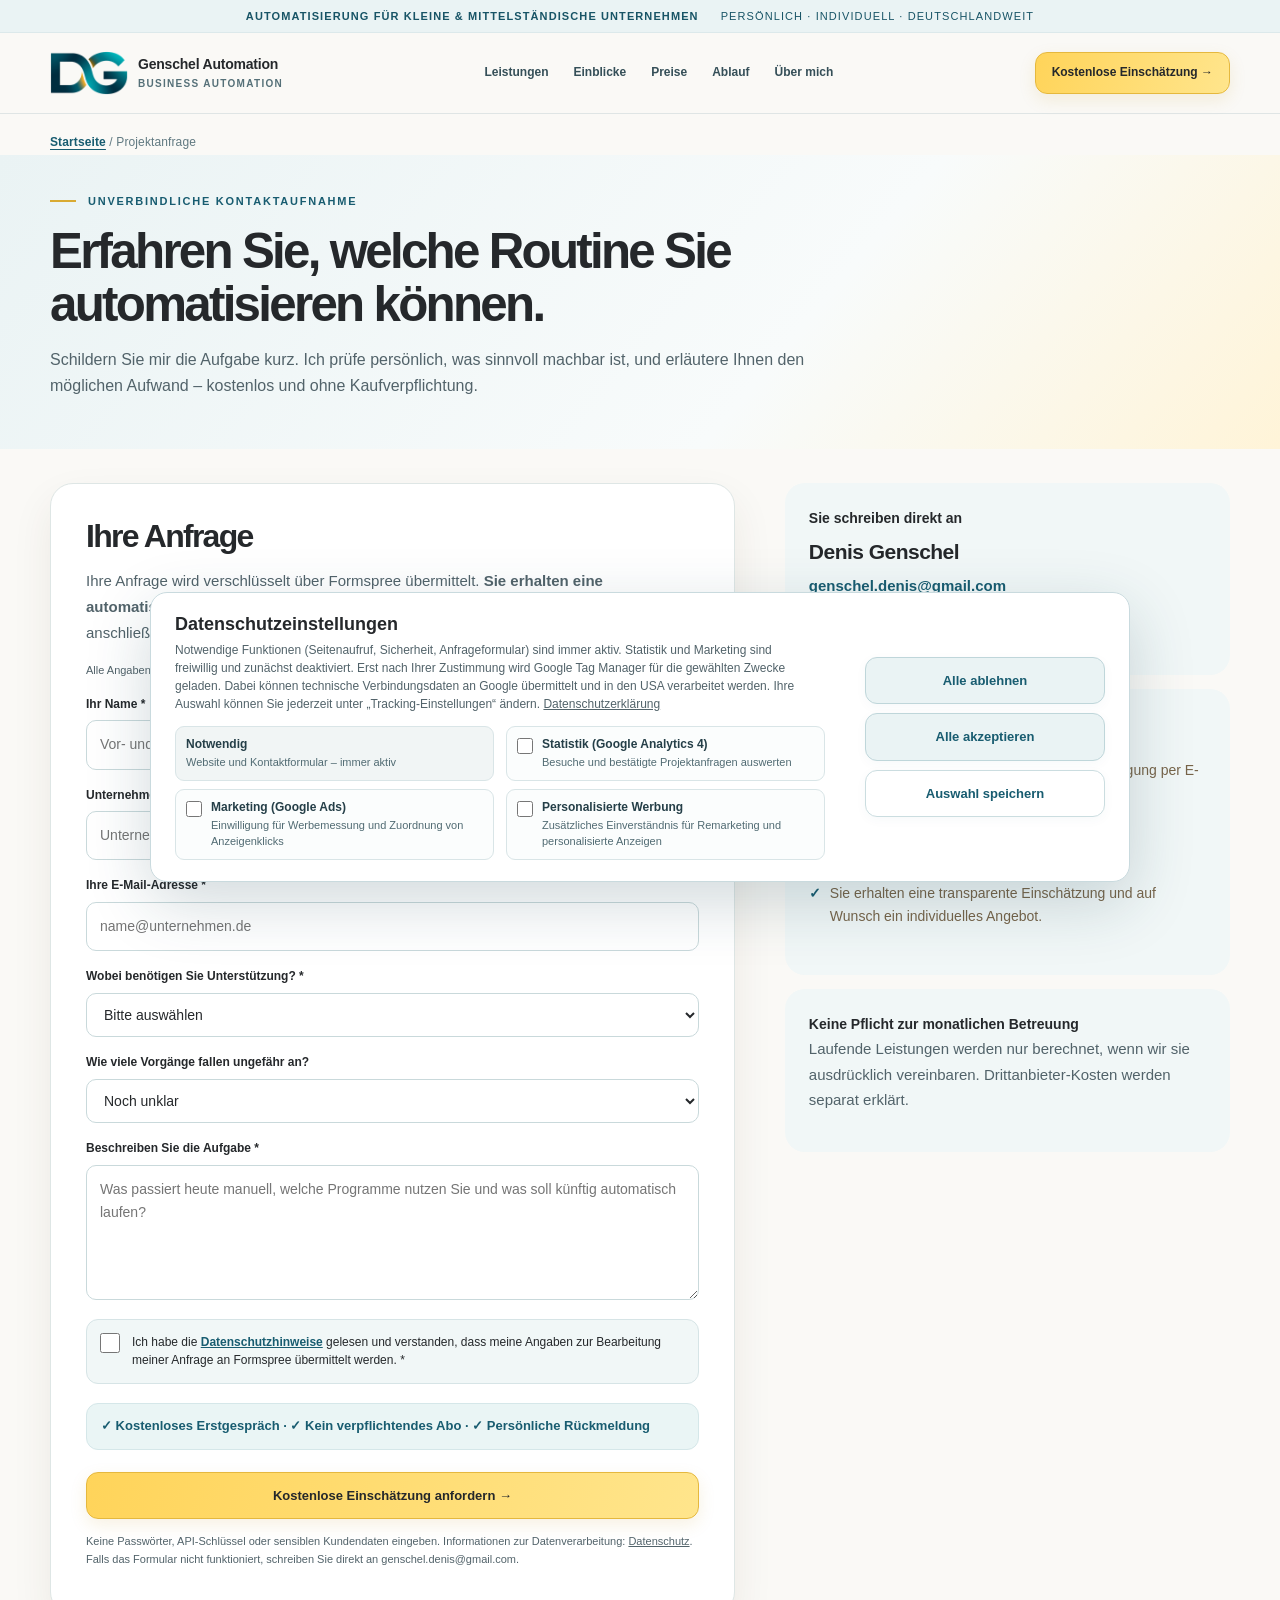
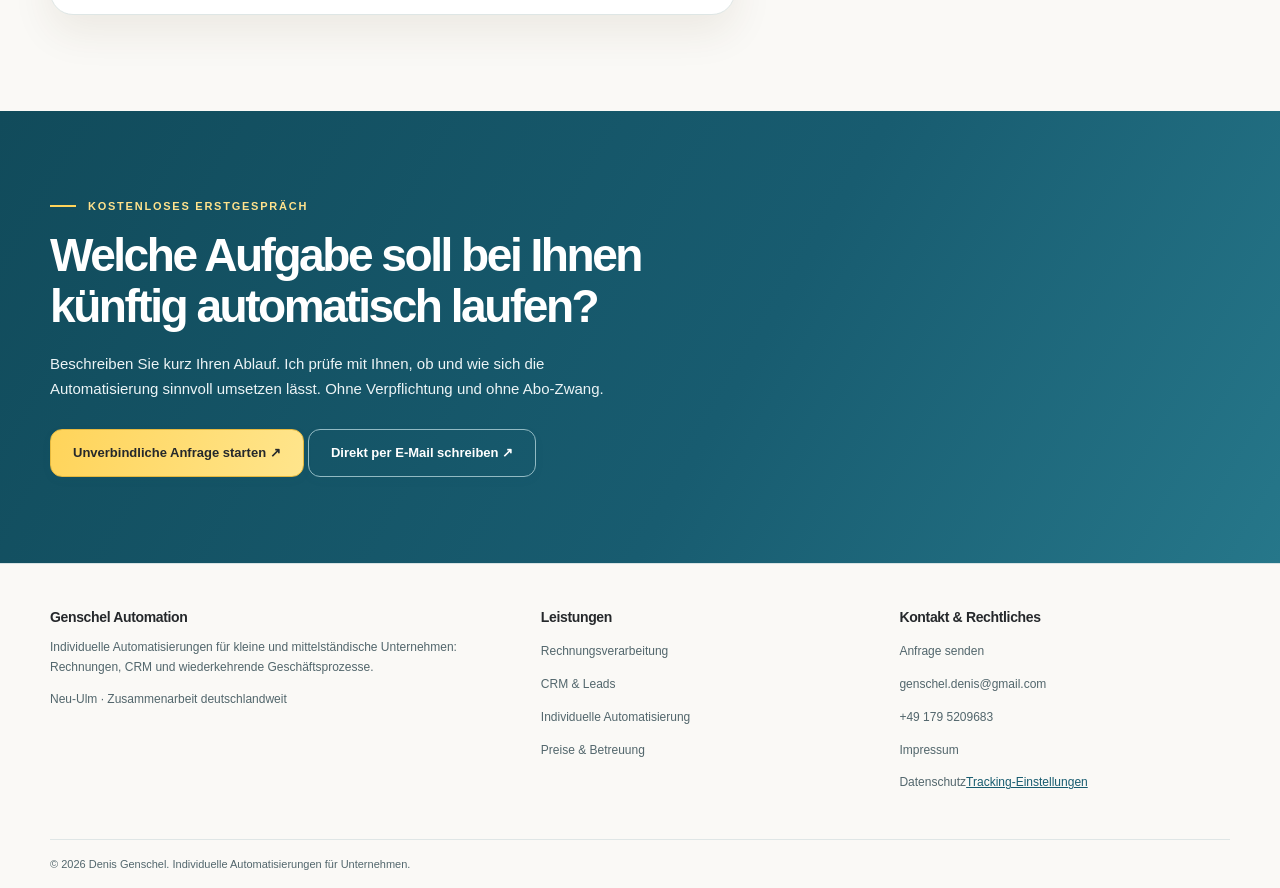
==== commit 39d9be6c: "Add files via upload" ====
--- a/anfrage.html
+++ b/anfrage.html
@@ -1,6 +1,6 @@
 <!DOCTYPE html>
 
-<html lang="de"><head><meta charset="utf-8"/><meta content="width=device-width,initial-scale=1" name="viewport"/><meta content="#FAF9F6" name="theme-color"/><title>Automatisierung unverbindlich anfragen | Denis Genschel</title><meta content="Beschreiben Sie Ihren wiederkehrenden Geschäftsprozess. Kostenlose persönliche Ersteinschätzung zu Automatisierung, Aufwand und Umsetzung." name="description"/><meta content="website" property="og:type"/><meta content="Automatisierung unverbindlich anfragen | Denis Genschel" property="og:title"/><meta content="Beschreiben Sie Ihren wiederkehrenden Geschäftsprozess. Kostenlose persönliche Ersteinschätzung zu Automatisierung, Aufwand und Umsetzung." property="og:description"/><link href="assets/style.css?v=7.1" rel="stylesheet"/><script defer="" src="assets/config.js?v=7.1-ga4-consent1"></script><script defer="" src="assets/privacy.js?v=7.1-formspree-success1"></script><script defer="" src="assets/app.js?v=7.1-formspree-success1"></script><link href="https://denis-business-automation.genschel-denis.workers.dev/anfrage.html" rel="canonical"/><link href="favicon.png" rel="icon" type="image/png"/><meta content="de_DE" property="og:locale"/><meta content="Denis Genschel – Business Automation" property="og:site_name"/><meta content="https://denis-business-automation.genschel-denis.workers.dev/anfrage.html" property="og:url"/><meta content="https://denis-business-automation.genschel-denis.workers.dev/assets/social-preview.webp" property="og:image"/><meta content="1200" property="og:image:width"/><meta content="630" property="og:image:height"/><meta content="summary_large_image" name="twitter:card"/><meta content="Automatisierung unverbindlich anfragen | Denis Genschel" name="twitter:title"/><meta content="Beschreiben Sie Ihren wiederkehrenden Geschäftsprozess. Kostenlose persönliche Ersteinschätzung zu Automatisierung, Aufwand und Umsetzung." name="twitter:description"/><meta content="https://denis-business-automation.genschel-denis.workers.dev/assets/social-preview.webp" name="twitter:image"/><meta content="index, follow, max-image-preview:large" name="robots"/><script type="application/ld+json">[{"@context":"https://schema.org","@type":"ProfessionalService","@id":"https://denis-business-automation.genschel-denis.workers.dev/#unternehmen","name":"Denis Genschel – Business Automation","url":"https://denis-business-automation.genschel-denis.workers.dev/","image":"https://denis-business-automation.genschel-denis.workers.dev/assets/social-preview.webp","logo":"https://denis-business-automation.genschel-denis.workers.dev/assets/dg-logo.png","email":"genschel.denis@gmail.com","telephone":"+49 179 5209683","description":"Individuelle KI- und Geschäftsprozessautomatisierung für kleine und mittlere Unternehmen in Deutschland.","address":{"@type":"PostalAddress","streetAddress":"Schillerstraße 22","postalCode":"89231","addressLocality":"Neu-Ulm","addressCountry":"DE"},"areaServed":{"@type":"Country","name":"Deutschland"},"hasOfferCatalog":{"@type":"OfferCatalog","name":"Automatisierungsdienstleistungen","itemListElement":[{"@type":"OfferCatalog","name":"Rechnungsverarbeitung automatisieren"},{"@type":"OfferCatalog","name":"CRM- und Kundenanfragen automatisieren"},{"@type":"OfferCatalog","name":"Individuelle Geschäftsprozessautomatisierung"}]}},{"@context":"https://schema.org","@type":"WebSite","@id":"https://denis-business-automation.genschel-denis.workers.dev/#website","name":"Denis Genschel – Business Automation","url":"https://denis-business-automation.genschel-denis.workers.dev/","inLanguage":"de-DE"},{"@context":"https://schema.org","@type":"WebPage","@id":"https://denis-business-automation.genschel-denis.workers.dev/anfrage.html#webpage","url":"https://denis-business-automation.genschel-denis.workers.dev/anfrage.html","name":"Automatisierung unverbindlich anfragen | Denis Genschel","description":"Beschreiben Sie Ihren wiederkehrenden Geschäftsprozess. Kostenlose persönliche Ersteinschätzung zu Automatisierung, Aufwand und Umsetzung.","inLanguage":"de-DE","isPartOf":{"@id":"https://denis-business-automation.genschel-denis.workers.dev/#website"}},{"@context":"https://schema.org","@type":"BreadcrumbList","itemListElement":[{"@type":"ListItem","position":1,"name":"Startseite","item":"https://denis-business-automation.genschel-denis.workers.dev/"},{"@type":"ListItem","position":2,"name":"Projektanfrage","item":"https://denis-business-automation.genschel-denis.workers.dev/anfrage.html"}]}]</script></head><body><a class="skip" href="#main">Zum Inhalt springen</a><div class="topline"><div class="container"><b>Automatisierung für kleine &amp; mittelständische Unternehmen</b><span>Persönlich · Individuell · Deutschlandweit</span></div></div><header class="nav-wrap"><div class="container nav-inner"><a aria-label="Denis Genschel Business Automation – Startseite" class="brand" href="index.html"><span aria-hidden="true" class="brand-mark"><img alt="" height="50" role="presentation" src="assets/dg-logo.png" width="88"/></span><span class="brand-name">Denis Genschel<small>Business Automation</small></span></a><nav aria-label="Hauptnavigation" class="nav-links" id="navLinks"><a href="index.html#leistungen">Leistungen</a><a href="index.html#projekte">Einblicke</a><a href="index.html#preise">Preise</a><a href="index.html#ablauf">Ablauf</a><a href="index.html#ueber-mich">Über mich</a></nav><a class="btn primary small" href="anfrage.html">Kostenlose Einschätzung →</a><button aria-controls="navLinks" aria-expanded="false" class="menu" id="menuBtn" type="button">Menü ☰</button></div></header><main id="main"><nav aria-label="Brotkrumennavigation" class="breadcrumbs container"><a href="index.html">Startseite</a>  /  Projektanfrage</nav><section class="inquiry-head"><div class="container"><div class="eyebrow">Unverbindliche Kontaktaufnahme</div><h1 style="max-width:880px">Erfahren Sie, welche Routine Sie automatisieren können.</h1><p class="lead" style="max-width:690px">Schildern Sie mir die Aufgabe kurz. Ich prüfe persönlich, was sinnvoll machbar ist, und erläutere Ihnen den möglichen Aufwand – kostenlos und ohne Kaufverpflichtung.</p></div></section><section class="section"><div class="container inquiry-layout"><div class="formbox"><h2 style="font-size:32px;margin:0">Ihre Anfrage</h2><p class="sub" style="margin-top:13px">Ihre Anfrage wird verschlüsselt über Formspree übermittelt. <strong>Sie erhalten eine automatische Eingangsbestätigung per E-Mail.</strong> Ich prüfe Ihren Anwendungsfall anschließend persönlich. Unverbindlich und ohne Kaufverpflichtung.</p><form accept-charset="UTF-8" action="https://formspree.io/f/mzeeeeag" aria-describedby="formIntro" id="leadForm" method="POST">
+<html lang="de"><head><meta charset="utf-8"/><meta content="width=device-width,initial-scale=1" name="viewport"/><meta content="#FAF9F6" name="theme-color"/><title>Automatisierung unverbindlich anfragen | Genschel Automation</title><meta content="Beschreiben Sie Ihren wiederkehrenden Geschäftsprozess. Kostenlose persönliche Ersteinschätzung zu Automatisierung, Aufwand und Umsetzung." name="description"/><meta content="website" property="og:type"/><meta content="Automatisierung unverbindlich anfragen | Genschel Automation" property="og:title"/><meta content="Beschreiben Sie Ihren wiederkehrenden Geschäftsprozess. Kostenlose persönliche Ersteinschätzung zu Automatisierung, Aufwand und Umsetzung." property="og:description"/><link href="assets/style.css?v=8.1-consent-v6" rel="stylesheet"/><script defer="" src="assets/config.js?v=7.1-ga4-consent1"></script><script defer="" src="assets/privacy.js?v=8.1-consent-v6"></script><script defer="" src="assets/app.js?v=7.1-formspree-success1"></script><link href="https://genschel-automation.de/anfrage.html" rel="canonical"/><link href="/favicon.ico" rel="icon" type="image/x-icon" sizes="16x16 32x32 48x48 64x64 128x128 256x256"/><link href="/favicon.png" rel="icon" type="image/png" sizes="256x256"/><meta content="de_DE" property="og:locale"/><meta content="Genschel Automation" property="og:site_name"/><meta content="https://genschel-automation.de/anfrage.html" property="og:url"/><meta content="https://genschel-automation.de/assets/social-preview.webp" property="og:image"/><meta content="1200" property="og:image:width"/><meta content="630" property="og:image:height"/><meta content="summary_large_image" name="twitter:card"/><meta content="Automatisierung unverbindlich anfragen | Genschel Automation" name="twitter:title"/><meta content="Beschreiben Sie Ihren wiederkehrenden Geschäftsprozess. Kostenlose persönliche Ersteinschätzung zu Automatisierung, Aufwand und Umsetzung." name="twitter:description"/><meta content="https://genschel-automation.de/assets/social-preview.webp" name="twitter:image"/><meta content="index, follow, max-image-preview:large" name="robots"/><script type="application/ld+json">[{"@context":"https://schema.org","@type":"ProfessionalService","@id":"https://genschel-automation.de/#unternehmen","name":"Genschel Automation","url":"https://genschel-automation.de/","image":"https://genschel-automation.de/assets/social-preview.webp","logo":"https://genschel-automation.de/assets/dg-logo.png","email":"genschel.denis@gmail.com","telephone":"+49 179 5209683","description":"Individuelle KI- und Geschäftsprozessautomatisierung für kleine und mittlere Unternehmen in Deutschland.","address":{"@type":"PostalAddress","streetAddress":"Schillerstraße 22","postalCode":"89231","addressLocality":"Neu-Ulm","addressCountry":"DE"},"areaServed":{"@type":"Country","name":"Deutschland"},"hasOfferCatalog":{"@type":"OfferCatalog","name":"Automatisierungsdienstleistungen","itemListElement":[{"@type":"OfferCatalog","name":"Rechnungsverarbeitung automatisieren"},{"@type":"OfferCatalog","name":"CRM- und Kundenanfragen automatisieren"},{"@type":"OfferCatalog","name":"Individuelle Geschäftsprozessautomatisierung"}]},"alternateName":"Denis Genschel – Business Automation"},{"@context":"https://schema.org","@type":"WebSite","@id":"https://genschel-automation.de/#website","name":"Genschel Automation","url":"https://genschel-automation.de/","inLanguage":"de-DE","alternateName":"Denis Genschel – Business Automation"},{"@context":"https://schema.org","@type":"WebPage","@id":"https://genschel-automation.de/anfrage.html#webpage","url":"https://genschel-automation.de/anfrage.html","name":"Automatisierung unverbindlich anfragen | Genschel Automation","description":"Beschreiben Sie Ihren wiederkehrenden Geschäftsprozess. Kostenlose persönliche Ersteinschätzung zu Automatisierung, Aufwand und Umsetzung.","inLanguage":"de-DE","isPartOf":{"@id":"https://genschel-automation.de/#website"}},{"@context":"https://schema.org","@type":"BreadcrumbList","itemListElement":[{"@type":"ListItem","position":1,"name":"Startseite","item":"https://genschel-automation.de/"},{"@type":"ListItem","position":2,"name":"Projektanfrage","item":"https://genschel-automation.de/anfrage.html"}]}]</script></head><body><a class="skip" href="#main">Zum Inhalt springen</a><div class="topline"><div class="container"><b>Automatisierung für kleine &amp; mittelständische Unternehmen</b><span>Persönlich · Individuell · Deutschlandweit</span></div></div><header class="nav-wrap"><div class="container nav-inner"><a aria-label="Genschel Automation – Startseite" class="brand" href="/"><span aria-hidden="true" class="brand-mark"><img alt="" height="50" role="presentation" src="assets/dg-logo.png" width="88"/></span><span class="brand-name">Genschel Automation<small>Business Automation</small></span></a><nav aria-label="Hauptnavigation" class="nav-links" id="navLinks"><a href="/#leistungen">Leistungen</a><a href="/#projekte">Einblicke</a><a href="/#preise">Preise</a><a href="/#ablauf">Ablauf</a><a href="/#ueber-mich">Über mich</a></nav><a class="btn primary small" href="anfrage.html">Kostenlose Einschätzung →</a><button aria-controls="navLinks" aria-expanded="false" class="menu" id="menuBtn" type="button">Menü ☰</button></div></header><main id="main"><nav aria-label="Brotkrumennavigation" class="breadcrumbs container"><a href="/">Startseite</a>  /  Projektanfrage</nav><section class="inquiry-head"><div class="container"><div class="eyebrow">Unverbindliche Kontaktaufnahme</div><h1 style="max-width:880px">Erfahren Sie, welche Routine Sie automatisieren können.</h1><p class="lead" style="max-width:690px">Schildern Sie mir die Aufgabe kurz. Ich prüfe persönlich, was sinnvoll machbar ist, und erläutere Ihnen den möglichen Aufwand – kostenlos und ohne Kaufverpflichtung.</p></div></section><section class="section"><div class="container inquiry-layout"><div class="formbox"><h2 style="font-size:32px;margin:0">Ihre Anfrage</h2><p class="sub" style="margin-top:13px">Ihre Anfrage wird verschlüsselt über Formspree übermittelt. <strong>Sie erhalten eine automatische Eingangsbestätigung per E-Mail.</strong> Ich prüfe Ihren Anwendungsfall anschließend persönlich. Unverbindlich und ohne Kaufverpflichtung.</p><form accept-charset="UTF-8" action="https://formspree.io/f/mzeeeeag" aria-describedby="formIntro" id="leadForm" method="POST">
 <p class="hint" id="formIntro">Alle Angaben dienen ausschließlich der Kontaktaufnahme und Angebotserstellung. Felder mit * sind erforderlich.</p>
 <label for="name">Ihr Name *</label>
 <input autocomplete="name" id="name" maxlength="120" name="name" placeholder="Vor- und Nachname" required=""/>
@@ -27,4 +27,4 @@
 <p class="inquiry-trust">✓ Kostenloses Erstgespräch  ·  ✓ Kein verpflichtendes Abo  ·  ✓ Persönliche Rückmeldung</p><button class="btn primary" id="leadSubmit" type="submit">Kostenlose Einschätzung anfordern →</button>
 <p aria-live="polite" class="form-message" id="formMessage" role="status"></p>
 <p class="hint">Keine Passwörter, API-Schlüssel oder sensiblen Kundendaten eingeben. Informationen zur Datenverarbeitung: <a href="datenschutz.html" style="text-decoration:underline">Datenschutz</a>. Falls das Formular nicht funktioniert, schreiben Sie direkt an <a href="mailto:genschel.denis@gmail.com">genschel.denis@gmail.com</a>.</p>
-</form></div><aside><div class="contact-card"><strong>Sie schreiben direkt an</strong><h3 style="margin:9px 0">Denis Genschel</h3><a href="mailto:genschel.denis@gmail.com">genschel.denis@gmail.com</a><p style="margin-top:13px"><a href="tel:+491795209683">+49 179 5209683</a></p></div><div class="contact-card"><strong>Was passiert danach?</strong><ul class="bullets"><li>Sie erhalten eine automatische Eingangsbestätigung per E-Mail.</li><li>Wir besprechen den bestehenden Ablauf.</li><li>Ich prüfe die technischen Möglichkeiten.</li><li>Sie erhalten eine transparente Einschätzung und auf Wunsch ein individuelles Angebot.</li></ul></div><div class="contact-card"><strong>Keine Pflicht zur monatlichen Betreuung</strong><p class="sub">Laufende Leistungen werden nur berechnet, wenn wir sie ausdrücklich vereinbaren. Drittanbieter-Kosten werden separat erklärt.</p></div></aside></div></section></main><section class="closing"><div class="container"><div class="eyebrow">Kostenloses Erstgespräch</div><h2>Welche Aufgabe soll bei Ihnen künftig automatisch laufen?</h2><p>Beschreiben Sie kurz Ihren Ablauf. Ich prüfe mit Ihnen, ob und wie sich die Automatisierung sinnvoll umsetzen lässt. Ohne Verpflichtung und ohne Abo-Zwang.</p><a class="btn cream" href="anfrage.html">Unverbindliche Anfrage starten ↗</a> <a class="btn" href="mailto:genschel.denis@gmail.com?subject=Anfrage%20Business%20Automation">Direkt per E-Mail schreiben ↗</a></div></section><footer class="footer"><div class="container foot-grid"><div><h3>Denis Genschel – Business Automation</h3><p>Individuelle Automatisierungen für kleine und mittelständische Unternehmen: Rechnungen, CRM und wiederkehrende Geschäftsprozesse.</p><p>Neu-Ulm · Zusammenarbeit deutschlandweit</p></div><div><h3>Leistungen</h3><ul><li><a href="rechnungen-automatisieren.html">Rechnungsverarbeitung</a></li><li><a href="crm-automatisieren.html">CRM &amp; Leads</a></li><li><a href="prozesse-automatisieren.html">Individuelle Automatisierung</a></li><li><a href="index.html#preise">Preise &amp; Betreuung</a></li></ul></div><div><h3>Kontakt &amp; Rechtliches</h3><ul><li><a href="anfrage.html">Anfrage senden</a></li><li><a href="mailto:genschel.denis@gmail.com">genschel.denis@gmail.com</a></li><li><a href="tel:+491795209683">+49 179 5209683</a></li><li><a href="impressum.html">Impressum</a></li><li><a href="datenschutz.html">Datenschutz</a><button class="privacy-settings-link" data-privacy-settings="" type="button">Tracking-Einstellungen</button></li></ul></div></div><div class="container copyright">© <span data-year="">2026</span> Denis Genschel. Individuelle Automatisierungen für Unternehmen.</div></footer><div class="mobile-cta"><a class="btn primary" href="anfrage.html">Kostenlose Prozesseinschätzung anfragen →</a></div><dialog aria-labelledby="videoTitle" class="video-dialog" id="videoDialog"><div class="dialog-bar"><span id="videoTitle">Projekt-Demo</span><button aria-label="Video schließen" class="closeVideo" type="button">×</button></div><div id="videoMount"></div><p>Das Video wird erst nach dem Anklicken von einem externen Anbieter geladen. Datenschutzinformationen finden Sie in der Datenschutzerklärung.</p></dialog></body></html>+</form></div><aside><div class="contact-card"><strong>Sie schreiben direkt an</strong><h3 style="margin:9px 0">Denis Genschel</h3><a href="mailto:genschel.denis@gmail.com">genschel.denis@gmail.com</a><p style="margin-top:13px"><a href="tel:+491795209683">+49 179 5209683</a></p></div><div class="contact-card"><strong>Was passiert danach?</strong><ul class="bullets"><li>Sie erhalten eine automatische Eingangsbestätigung per E-Mail.</li><li>Wir besprechen den bestehenden Ablauf.</li><li>Ich prüfe die technischen Möglichkeiten.</li><li>Sie erhalten eine transparente Einschätzung und auf Wunsch ein individuelles Angebot.</li></ul></div><div class="contact-card"><strong>Keine Pflicht zur monatlichen Betreuung</strong><p class="sub">Laufende Leistungen werden nur berechnet, wenn wir sie ausdrücklich vereinbaren. Drittanbieter-Kosten werden separat erklärt.</p></div></aside></div></section></main><section class="closing"><div class="container"><div class="eyebrow">Kostenloses Erstgespräch</div><h2>Welche Aufgabe soll bei Ihnen künftig automatisch laufen?</h2><p>Beschreiben Sie kurz Ihren Ablauf. Ich prüfe mit Ihnen, ob und wie sich die Automatisierung sinnvoll umsetzen lässt. Ohne Verpflichtung und ohne Abo-Zwang.</p><a class="btn cream" href="anfrage.html">Unverbindliche Anfrage starten ↗</a> <a class="btn" href="mailto:genschel.denis@gmail.com?subject=Anfrage%20Business%20Automation">Direkt per E-Mail schreiben ↗</a></div></section><footer class="footer"><div class="container foot-grid"><div><h3>Genschel Automation</h3><p>Individuelle Automatisierungen für kleine und mittelständische Unternehmen: Rechnungen, CRM und wiederkehrende Geschäftsprozesse.</p><p>Neu-Ulm · Zusammenarbeit deutschlandweit</p></div><div><h3>Leistungen</h3><ul><li><a href="rechnungen-automatisieren.html">Rechnungsverarbeitung</a></li><li><a href="crm-automatisieren.html">CRM &amp; Leads</a></li><li><a href="prozesse-automatisieren.html">Individuelle Automatisierung</a></li><li><a href="/#preise">Preise &amp; Betreuung</a></li></ul></div><div><h3>Kontakt &amp; Rechtliches</h3><ul><li><a href="anfrage.html">Anfrage senden</a></li><li><a href="mailto:genschel.denis@gmail.com">genschel.denis@gmail.com</a></li><li><a href="tel:+491795209683">+49 179 5209683</a></li><li><a href="impressum.html">Impressum</a></li><li><a href="datenschutz.html">Datenschutz</a><button class="privacy-settings-link" data-privacy-settings="" type="button">Tracking-Einstellungen</button></li></ul></div></div><div class="container copyright">© <span data-year="">2026</span> Denis Genschel. Individuelle Automatisierungen für Unternehmen.</div></footer><div class="mobile-cta"><a class="btn primary" href="anfrage.html">Kostenlose Prozesseinschätzung anfragen →</a></div><dialog aria-labelledby="videoTitle" class="video-dialog" id="videoDialog"><div class="dialog-bar"><span id="videoTitle">Projekt-Demo</span><button aria-label="Video schließen" class="closeVideo" type="button">×</button></div><div id="videoMount"></div><p>Das Video wird erst nach dem Anklicken von einem externen Anbieter geladen. Datenschutzinformationen finden Sie in der Datenschutzerklärung.</p></dialog></body></html>
--- a/assets/style.css
+++ b/assets/style.css
@@ -1127,3 +1127,16 @@
 .inquiry-head .lead{font-size:16px;line-height:1.65;max-width:810px!important;}
 .inquiry-head+.section{padding-top:34px;}
 @media(max-width:580px){.inquiry-head{padding:25px 0 26px;}.inquiry-head h1{font-size:clamp(32px,9vw,42px)!important;}.inquiry-head+.section{padding-top:24px;}}
+
+/* Separated Consent Mode v2 purposes – responsive, consistent with website palette */
+.consent-banner .consent-content{min-width:0;flex:1}
+.consent-banner .consent-options{display:grid;grid-template-columns:repeat(2,minmax(0,1fr));gap:8px 12px;max-width:650px;margin:13px 0 0}
+.consent-banner .consent-options .consent-option{display:flex;align-items:flex-start;gap:9px;max-width:none;padding:9px 10px;border:1px solid #d9e5e7;border-radius:9px;background:#fbfdfd;line-height:1.35;font-size:12px;cursor:pointer}
+.consent-banner .consent-options .consent-option strong{font-size:12px;display:block;color:#253f48}
+.consent-banner .consent-options .consent-option small{font-size:11px;line-height:1.45;display:block;color:#516b73;margin-top:3px}
+.consent-banner .consent-options .consent-option.consent-required{cursor:default;background:#f1f5f5;flex-direction:column;gap:0}
+.consent-banner .consent-options .consent-option input{margin:2px 0 0;flex:none;width:16px;height:16px}
+.consent-banner .consent-actions{max-width:240px;justify-content:stretch}
+.consent-banner .consent-actions .btn{flex:1 1 100%;white-space:normal}
+@media(max-width:810px){.consent-banner .consent-actions{max-width:none;display:grid;grid-template-columns:repeat(3,minmax(0,1fr));gap:7px}.consent-banner .consent-actions .btn{font-size:12px;padding:10px 6px}}
+@media(max-width:550px){.consent-banner{max-height:calc(100dvh - 105px);overflow-y:auto}.consent-banner .consent-options{grid-template-columns:1fr;gap:7px}.consent-banner .consent-actions{grid-template-columns:1fr 1fr}.consent-banner .consent-actions [data-consent-save]{grid-column:1 / -1}}
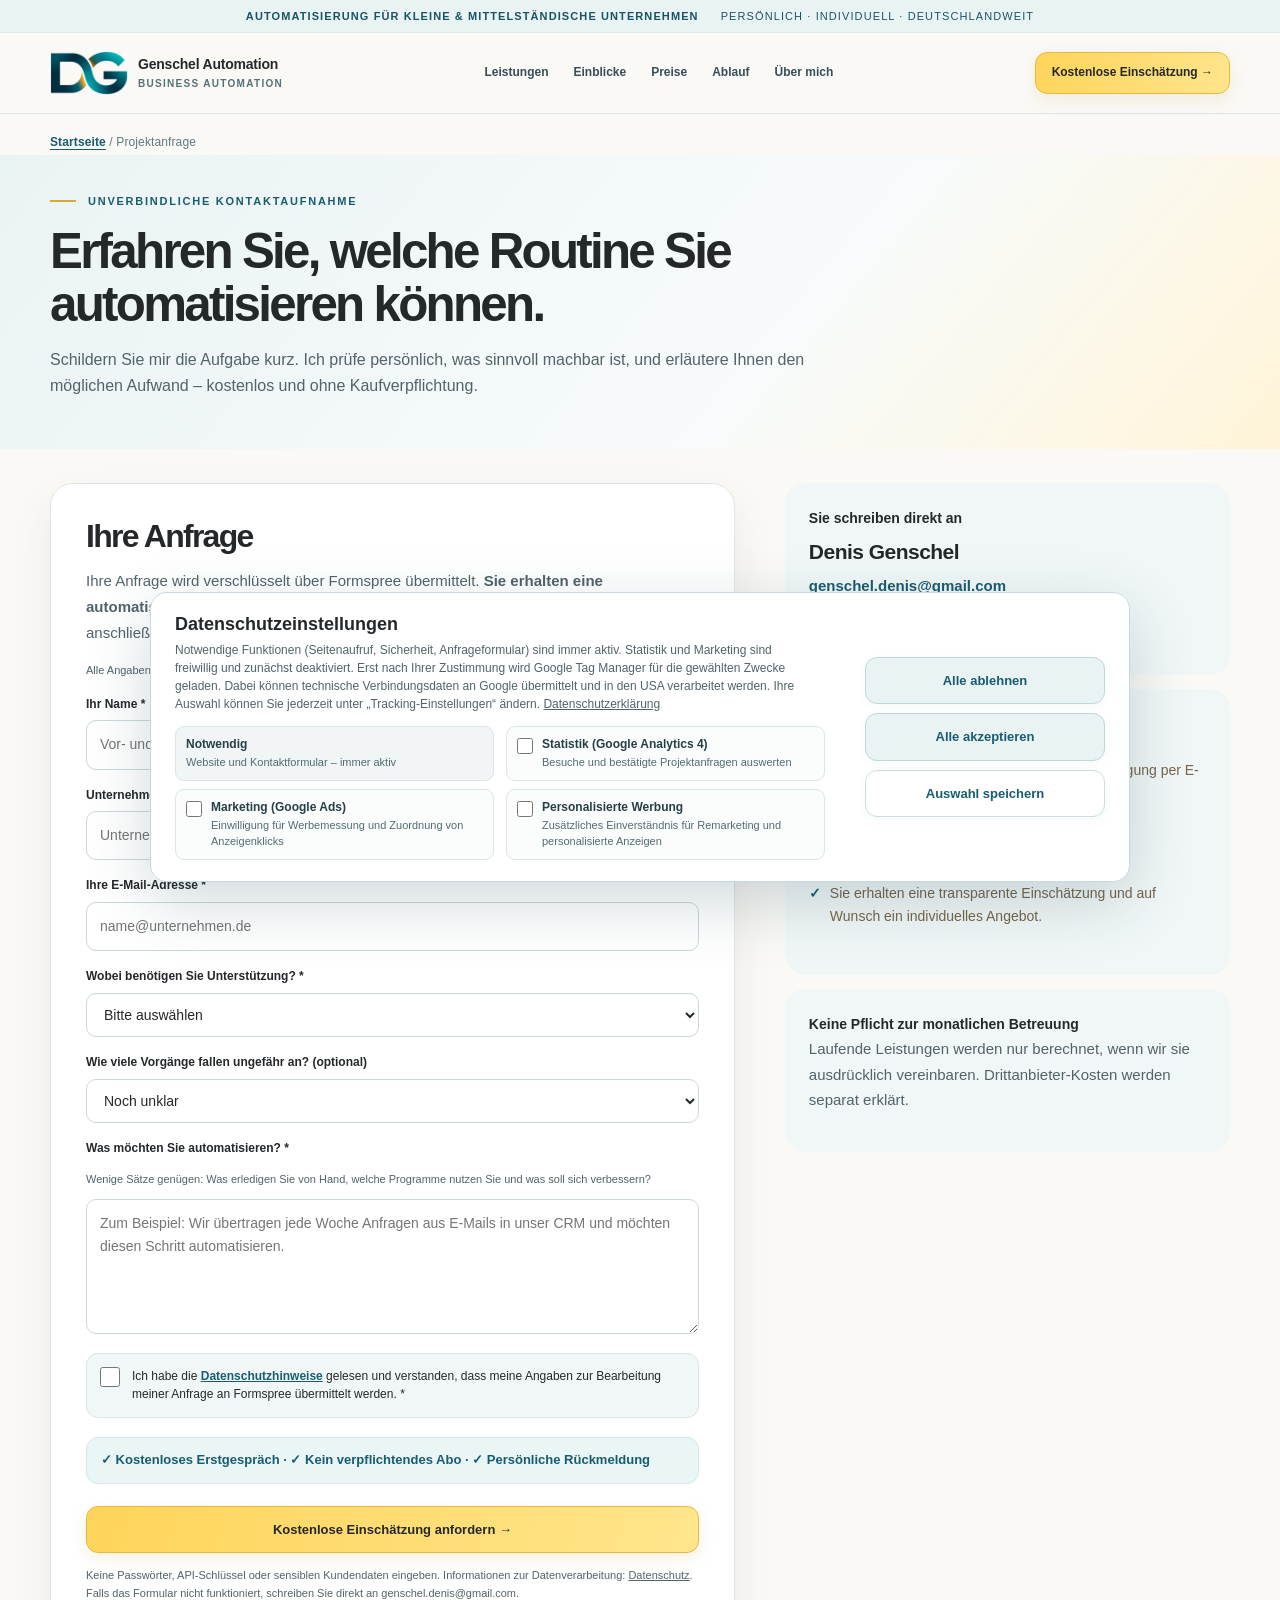
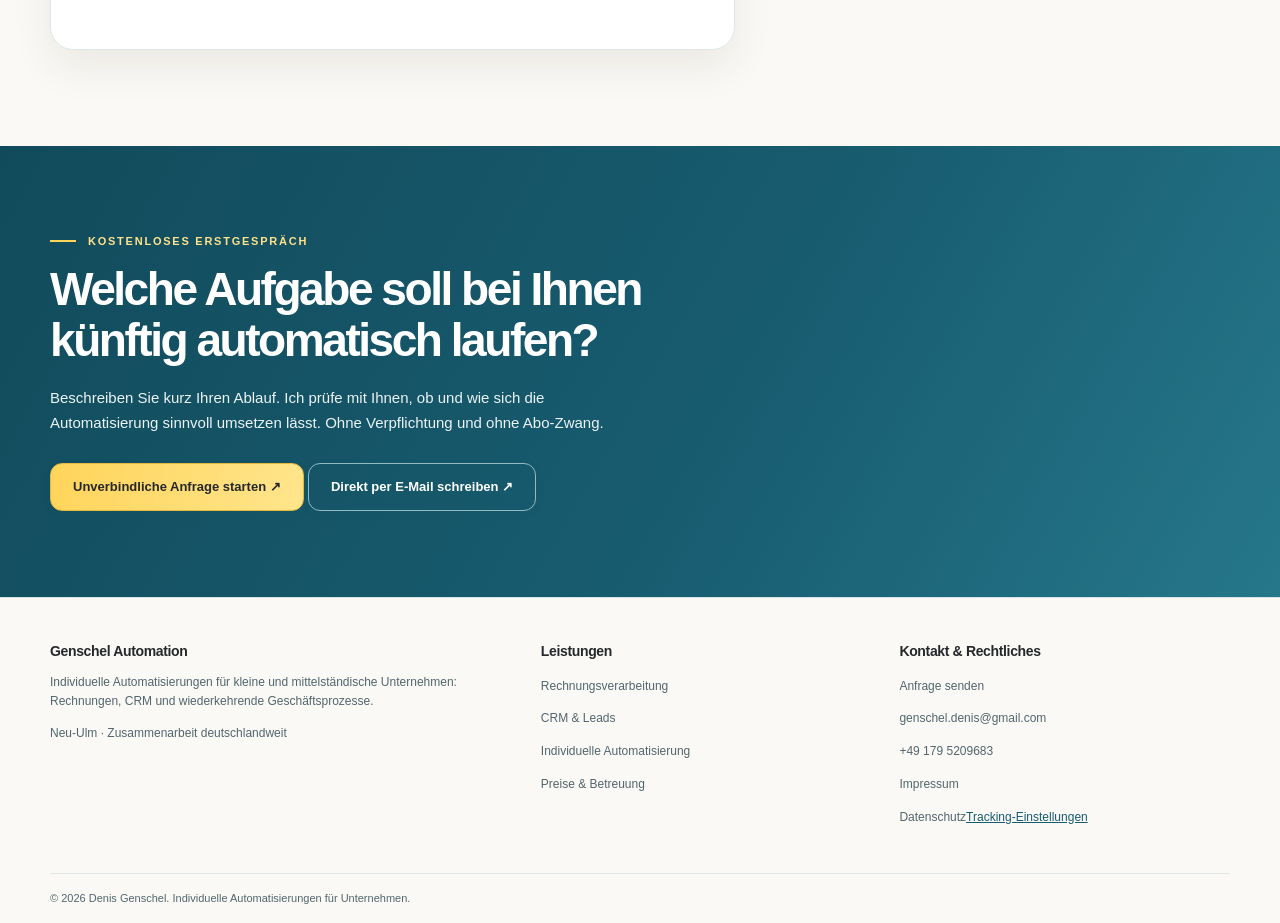
==== commit 4315e099: "Add files via upload" ====
--- a/anfrage.html
+++ b/anfrage.html
@@ -4,7 +4,7 @@
 <p class="hint" id="formIntro">Alle Angaben dienen ausschließlich der Kontaktaufnahme und Angebotserstellung. Felder mit * sind erforderlich.</p>
 <label for="name">Ihr Name *</label>
 <input autocomplete="name" id="name" maxlength="120" name="name" placeholder="Vor- und Nachname" required=""/>
-<label for="firma">Unternehmen</label>
+<label for="firma">Unternehmen (optional)</label>
 <input autocomplete="organization" id="firma" maxlength="160" name="firma" placeholder="Unternehmensname"/>
 <label for="email">Ihre E-Mail-Adresse *</label>
 <input autocomplete="email" id="email" maxlength="200" name="email" placeholder="name@unternehmen.de" required="" type="email"/>
@@ -17,10 +17,11 @@
 <option value="pilot">Kleines Pilotprojekt</option>
 <option value="betreuung">Laufende Betreuung</option>
 <option value="sonstiges">Andere Aufgabe / Noch nicht sicher</option></select>
-<label for="menge">Wie viele Vorgänge fallen ungefähr an?</label>
+<label for="menge">Wie viele Vorgänge fallen ungefähr an? (optional)</label>
 <select id="menge" name="menge"><option value="">Noch unklar</option><option>Bis 50 pro Monat</option><option>50–250 pro Monat</option><option>Mehr als 250 pro Monat</option></select>
-<label for="nachricht">Beschreiben Sie die Aufgabe *</label>
-<textarea id="nachricht" maxlength="4000" minlength="15" name="nachricht" placeholder="Was passiert heute manuell, welche Programme nutzen Sie und was soll künftig automatisch laufen?" required=""></textarea>
+<label for="nachricht">Was möchten Sie automatisieren? *</label>
+<p class="hint" id="taskHint">Wenige Sätze genügen: Was erledigen Sie von Hand, welche Programme nutzen Sie und was soll sich verbessern?</p>
+<textarea id="nachricht" maxlength="4000" minlength="15" name="nachricht" aria-describedby="taskHint" placeholder="Zum Beispiel: Wir übertragen jede Woche Anfragen aus E-Mails in unser CRM und möchten diesen Schritt automatisieren." required=""></textarea>
 <div aria-hidden="true" class="visually-hidden"><label for="company-site">Dieses Feld bitte leer lassen</label><input autocomplete="off" id="company-site" name="_gotcha" tabindex="-1" type="text"/></div>
 <input name="_subject" type="hidden" value="Neue Anfrage – Denis Genschel Business Automation"/>
 <label class="privacy-confirm"><input name="datenschutzhinweis_gelesen" required="" type="checkbox" value="ja"/><span>Ich habe die <a href="datenschutz.html" rel="noopener" target="_blank">Datenschutzhinweise</a> gelesen und verstanden, dass meine Angaben zur Bearbeitung meiner Anfrage an Formspree übermittelt werden. *</span></label>
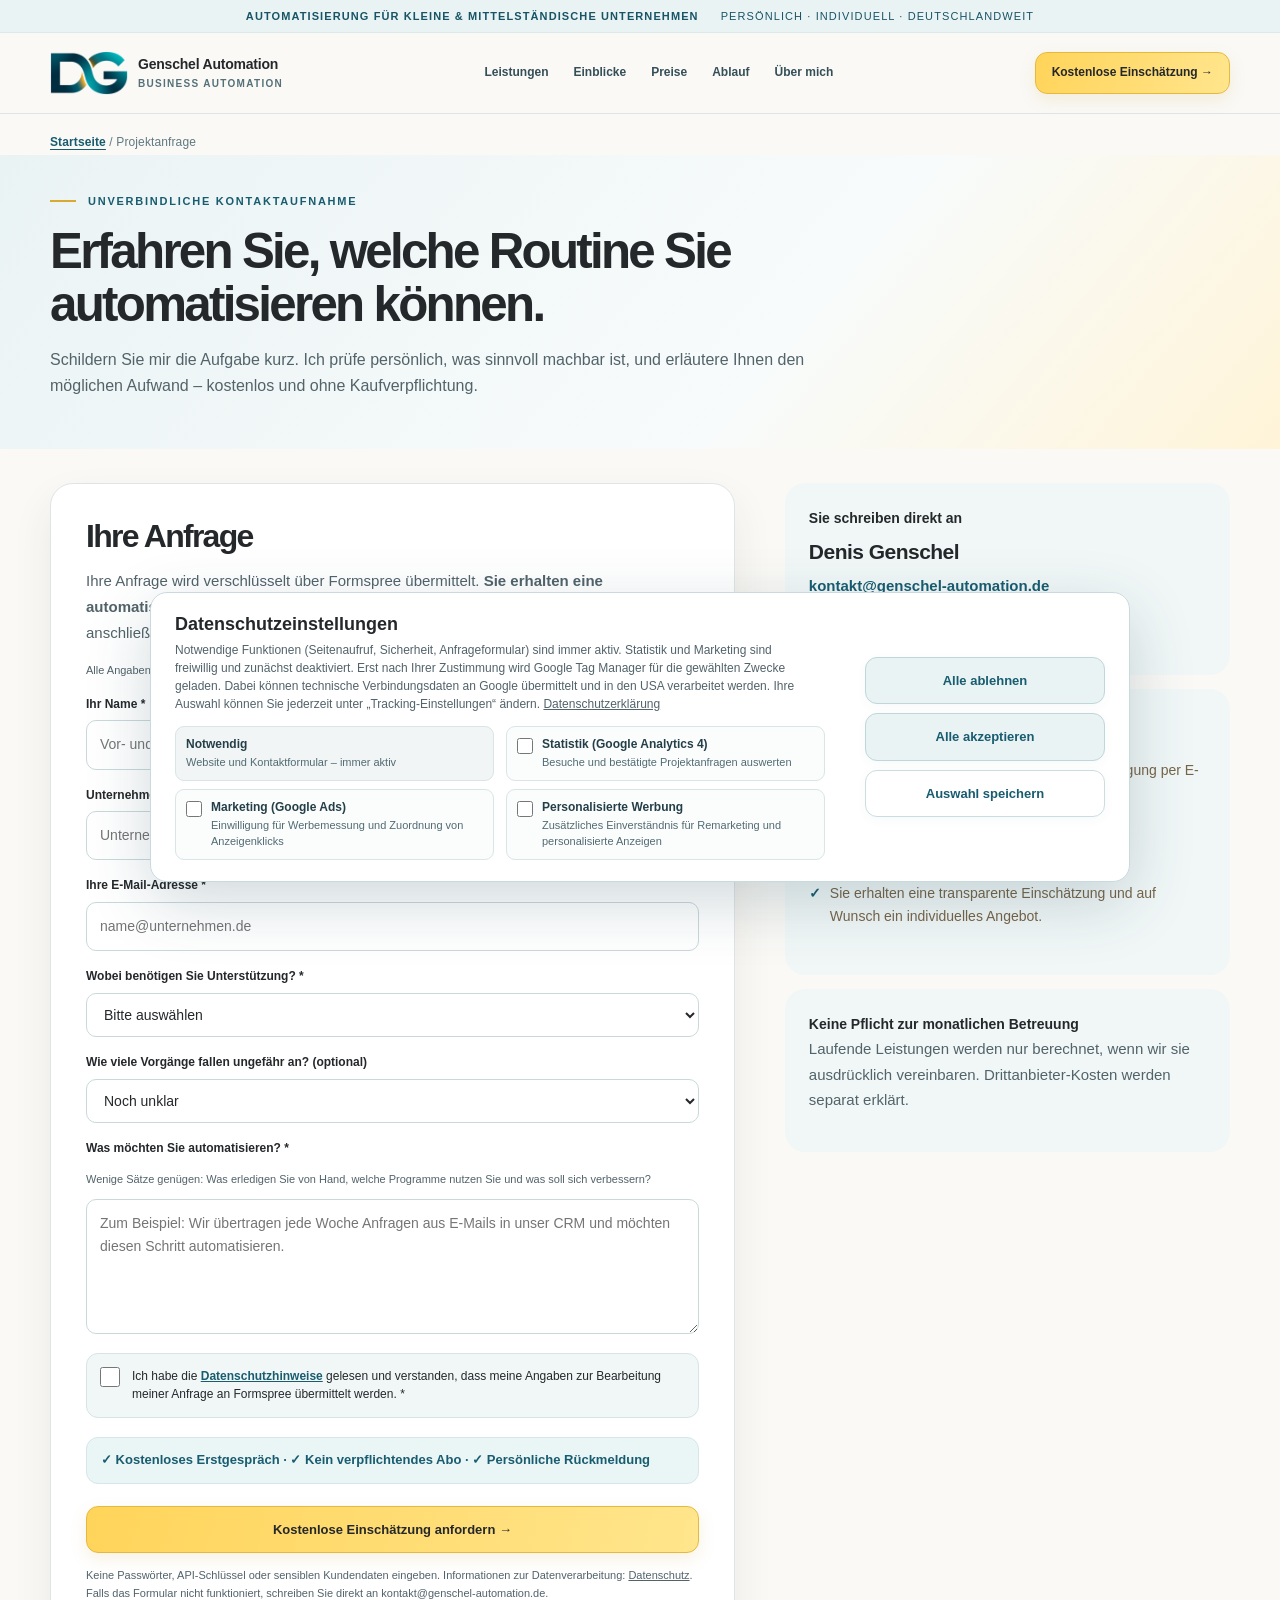
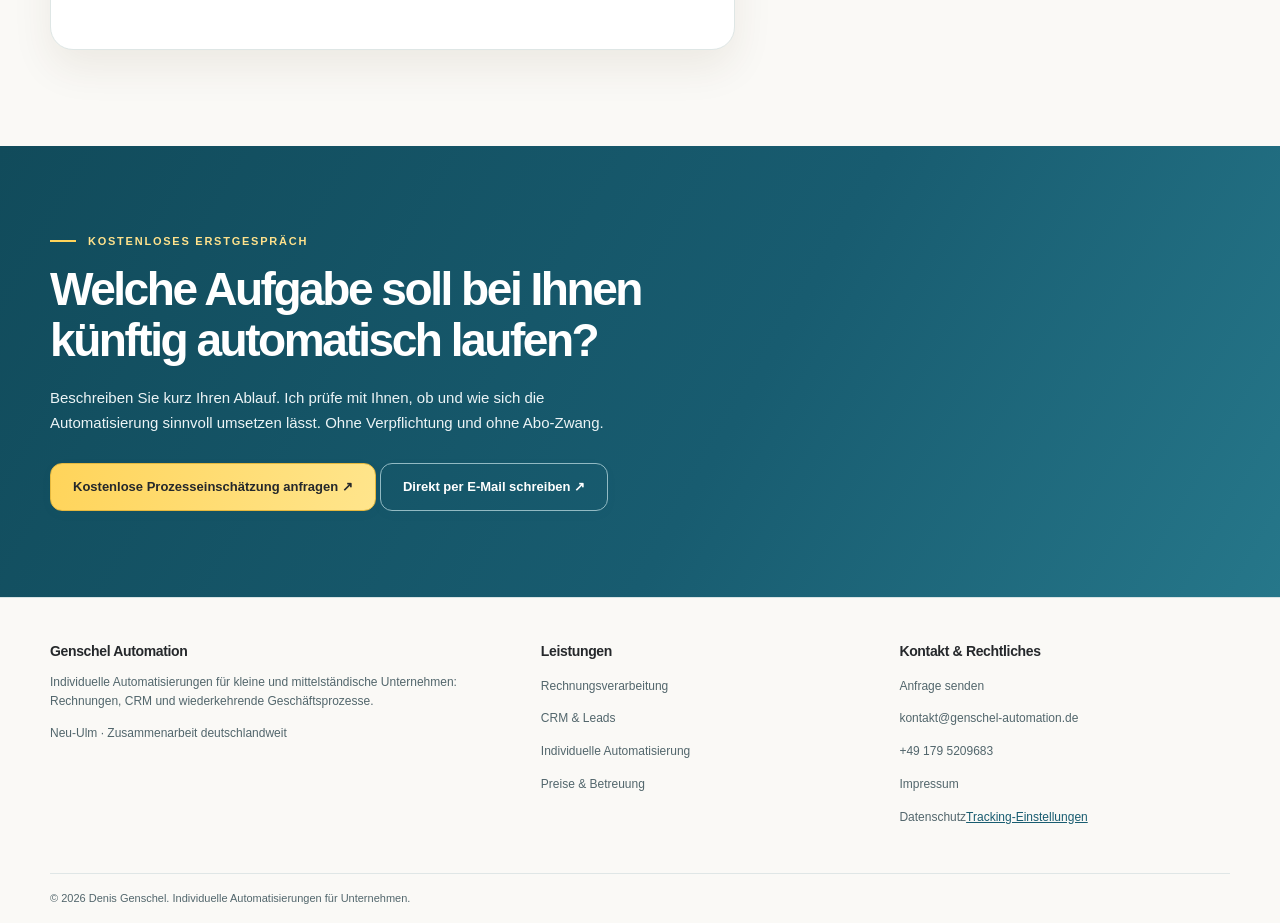
==== commit f14ae2b1: "Add files via upload" ====
--- a/anfrage.html
+++ b/anfrage.html
@@ -1,6 +1,6 @@
 <!DOCTYPE html>
 
-<html lang="de"><head><meta charset="utf-8"/><meta content="width=device-width,initial-scale=1" name="viewport"/><meta content="#FAF9F6" name="theme-color"/><title>Automatisierung unverbindlich anfragen | Genschel Automation</title><meta content="Beschreiben Sie Ihren wiederkehrenden Geschäftsprozess. Kostenlose persönliche Ersteinschätzung zu Automatisierung, Aufwand und Umsetzung." name="description"/><meta content="website" property="og:type"/><meta content="Automatisierung unverbindlich anfragen | Genschel Automation" property="og:title"/><meta content="Beschreiben Sie Ihren wiederkehrenden Geschäftsprozess. Kostenlose persönliche Ersteinschätzung zu Automatisierung, Aufwand und Umsetzung." property="og:description"/><link href="assets/style.css?v=8.1-consent-v6" rel="stylesheet"/><script defer="" src="assets/config.js?v=7.1-ga4-consent1"></script><script defer="" src="assets/privacy.js?v=8.1-consent-v6"></script><script defer="" src="assets/app.js?v=7.1-formspree-success1"></script><link href="https://genschel-automation.de/anfrage.html" rel="canonical"/><link href="/favicon.ico" rel="icon" type="image/x-icon" sizes="16x16 32x32 48x48 64x64 128x128 256x256"/><link href="/favicon.png" rel="icon" type="image/png" sizes="256x256"/><meta content="de_DE" property="og:locale"/><meta content="Genschel Automation" property="og:site_name"/><meta content="https://genschel-automation.de/anfrage.html" property="og:url"/><meta content="https://genschel-automation.de/assets/social-preview.webp" property="og:image"/><meta content="1200" property="og:image:width"/><meta content="630" property="og:image:height"/><meta content="summary_large_image" name="twitter:card"/><meta content="Automatisierung unverbindlich anfragen | Genschel Automation" name="twitter:title"/><meta content="Beschreiben Sie Ihren wiederkehrenden Geschäftsprozess. Kostenlose persönliche Ersteinschätzung zu Automatisierung, Aufwand und Umsetzung." name="twitter:description"/><meta content="https://genschel-automation.de/assets/social-preview.webp" name="twitter:image"/><meta content="index, follow, max-image-preview:large" name="robots"/><script type="application/ld+json">[{"@context":"https://schema.org","@type":"ProfessionalService","@id":"https://genschel-automation.de/#unternehmen","name":"Genschel Automation","url":"https://genschel-automation.de/","image":"https://genschel-automation.de/assets/social-preview.webp","logo":"https://genschel-automation.de/assets/dg-logo.png","email":"genschel.denis@gmail.com","telephone":"+49 179 5209683","description":"Individuelle KI- und Geschäftsprozessautomatisierung für kleine und mittlere Unternehmen in Deutschland.","address":{"@type":"PostalAddress","streetAddress":"Schillerstraße 22","postalCode":"89231","addressLocality":"Neu-Ulm","addressCountry":"DE"},"areaServed":{"@type":"Country","name":"Deutschland"},"hasOfferCatalog":{"@type":"OfferCatalog","name":"Automatisierungsdienstleistungen","itemListElement":[{"@type":"OfferCatalog","name":"Rechnungsverarbeitung automatisieren"},{"@type":"OfferCatalog","name":"CRM- und Kundenanfragen automatisieren"},{"@type":"OfferCatalog","name":"Individuelle Geschäftsprozessautomatisierung"}]},"alternateName":"Denis Genschel – Business Automation"},{"@context":"https://schema.org","@type":"WebSite","@id":"https://genschel-automation.de/#website","name":"Genschel Automation","url":"https://genschel-automation.de/","inLanguage":"de-DE","alternateName":"Denis Genschel – Business Automation"},{"@context":"https://schema.org","@type":"WebPage","@id":"https://genschel-automation.de/anfrage.html#webpage","url":"https://genschel-automation.de/anfrage.html","name":"Automatisierung unverbindlich anfragen | Genschel Automation","description":"Beschreiben Sie Ihren wiederkehrenden Geschäftsprozess. Kostenlose persönliche Ersteinschätzung zu Automatisierung, Aufwand und Umsetzung.","inLanguage":"de-DE","isPartOf":{"@id":"https://genschel-automation.de/#website"}},{"@context":"https://schema.org","@type":"BreadcrumbList","itemListElement":[{"@type":"ListItem","position":1,"name":"Startseite","item":"https://genschel-automation.de/"},{"@type":"ListItem","position":2,"name":"Projektanfrage","item":"https://genschel-automation.de/anfrage.html"}]}]</script></head><body><a class="skip" href="#main">Zum Inhalt springen</a><div class="topline"><div class="container"><b>Automatisierung für kleine &amp; mittelständische Unternehmen</b><span>Persönlich · Individuell · Deutschlandweit</span></div></div><header class="nav-wrap"><div class="container nav-inner"><a aria-label="Genschel Automation – Startseite" class="brand" href="/"><span aria-hidden="true" class="brand-mark"><img alt="" height="50" role="presentation" src="assets/dg-logo.png" width="88"/></span><span class="brand-name">Genschel Automation<small>Business Automation</small></span></a><nav aria-label="Hauptnavigation" class="nav-links" id="navLinks"><a href="/#leistungen">Leistungen</a><a href="/#projekte">Einblicke</a><a href="/#preise">Preise</a><a href="/#ablauf">Ablauf</a><a href="/#ueber-mich">Über mich</a></nav><a class="btn primary small" href="anfrage.html">Kostenlose Einschätzung →</a><button aria-controls="navLinks" aria-expanded="false" class="menu" id="menuBtn" type="button">Menü ☰</button></div></header><main id="main"><nav aria-label="Brotkrumennavigation" class="breadcrumbs container"><a href="/">Startseite</a>  /  Projektanfrage</nav><section class="inquiry-head"><div class="container"><div class="eyebrow">Unverbindliche Kontaktaufnahme</div><h1 style="max-width:880px">Erfahren Sie, welche Routine Sie automatisieren können.</h1><p class="lead" style="max-width:690px">Schildern Sie mir die Aufgabe kurz. Ich prüfe persönlich, was sinnvoll machbar ist, und erläutere Ihnen den möglichen Aufwand – kostenlos und ohne Kaufverpflichtung.</p></div></section><section class="section"><div class="container inquiry-layout"><div class="formbox"><h2 style="font-size:32px;margin:0">Ihre Anfrage</h2><p class="sub" style="margin-top:13px">Ihre Anfrage wird verschlüsselt über Formspree übermittelt. <strong>Sie erhalten eine automatische Eingangsbestätigung per E-Mail.</strong> Ich prüfe Ihren Anwendungsfall anschließend persönlich. Unverbindlich und ohne Kaufverpflichtung.</p><form accept-charset="UTF-8" action="https://formspree.io/f/mzeeeeag" aria-describedby="formIntro" id="leadForm" method="POST">
+<html lang="de"><head><meta charset="utf-8"/><meta content="width=device-width,initial-scale=1" name="viewport"/><meta content="#FAF9F6" name="theme-color"/><title>Automatisierung unverbindlich anfragen | Genschel Automation</title><meta content="Beschreiben Sie Ihren wiederkehrenden Geschäftsprozess. Kostenlose persönliche Ersteinschätzung zu Automatisierung, Aufwand und Umsetzung." name="description"/><meta content="website" property="og:type"/><meta content="Automatisierung unverbindlich anfragen | Genschel Automation" property="og:title"/><meta content="Beschreiben Sie Ihren wiederkehrenden Geschäftsprozess. Kostenlose persönliche Ersteinschätzung zu Automatisierung, Aufwand und Umsetzung." property="og:description"/><link href="assets/style.css?v=8.1-consent-v6" rel="stylesheet"/><script defer="" src="assets/config.js?v=7.1-ga4-consent1"></script><script defer="" src="assets/privacy.js?v=8.1-consent-v6"></script><script defer="" src="assets/app.js?v=7.1-formspree-success1"></script><link href="https://genschel-automation.de/anfrage.html" rel="canonical"/><link href="/favicon.ico" rel="icon" type="image/x-icon" sizes="16x16 32x32 48x48 64x64 128x128 256x256"/><link href="/favicon.png" rel="icon" type="image/png" sizes="256x256"/><meta content="de_DE" property="og:locale"/><meta content="Genschel Automation" property="og:site_name"/><meta content="https://genschel-automation.de/anfrage.html" property="og:url"/><meta content="https://genschel-automation.de/assets/social-preview.webp" property="og:image"/><meta content="1200" property="og:image:width"/><meta content="630" property="og:image:height"/><meta content="summary_large_image" name="twitter:card"/><meta content="Automatisierung unverbindlich anfragen | Genschel Automation" name="twitter:title"/><meta content="Beschreiben Sie Ihren wiederkehrenden Geschäftsprozess. Kostenlose persönliche Ersteinschätzung zu Automatisierung, Aufwand und Umsetzung." name="twitter:description"/><meta content="https://genschel-automation.de/assets/social-preview.webp" name="twitter:image"/><meta content="index, follow, max-image-preview:large" name="robots"/><script type="application/ld+json">[{"@context":"https://schema.org","@type":"ProfessionalService","@id":"https://genschel-automation.de/#unternehmen","name":"Genschel Automation","url":"https://genschel-automation.de/","image":"https://genschel-automation.de/assets/social-preview.webp","logo":"https://genschel-automation.de/assets/dg-logo.png","email":"kontakt@genschel-automation.de","telephone":"+49 179 5209683","description":"Individuelle KI- und Geschäftsprozessautomatisierung für kleine und mittlere Unternehmen in Deutschland.","address":{"@type":"PostalAddress","streetAddress":"Schillerstraße 22","postalCode":"89231","addressLocality":"Neu-Ulm","addressCountry":"DE"},"areaServed":{"@type":"Country","name":"Deutschland"},"hasOfferCatalog":{"@type":"OfferCatalog","name":"Automatisierungsdienstleistungen","itemListElement":[{"@type":"OfferCatalog","name":"Rechnungsverarbeitung automatisieren"},{"@type":"OfferCatalog","name":"CRM- und Kundenanfragen automatisieren"},{"@type":"OfferCatalog","name":"Individuelle Geschäftsprozessautomatisierung"}]},"alternateName":"Denis Genschel – Business Automation"},{"@context":"https://schema.org","@type":"WebSite","@id":"https://genschel-automation.de/#website","name":"Genschel Automation","url":"https://genschel-automation.de/","inLanguage":"de-DE","alternateName":"Denis Genschel – Business Automation"},{"@context":"https://schema.org","@type":"WebPage","@id":"https://genschel-automation.de/anfrage.html#webpage","url":"https://genschel-automation.de/anfrage.html","name":"Automatisierung unverbindlich anfragen | Genschel Automation","description":"Beschreiben Sie Ihren wiederkehrenden Geschäftsprozess. Kostenlose persönliche Ersteinschätzung zu Automatisierung, Aufwand und Umsetzung.","inLanguage":"de-DE","isPartOf":{"@id":"https://genschel-automation.de/#website"}},{"@context":"https://schema.org","@type":"BreadcrumbList","itemListElement":[{"@type":"ListItem","position":1,"name":"Startseite","item":"https://genschel-automation.de/"},{"@type":"ListItem","position":2,"name":"Projektanfrage","item":"https://genschel-automation.de/anfrage.html"}]}]</script></head><body><a class="skip" href="#main">Zum Inhalt springen</a><div class="topline"><div class="container"><b>Automatisierung für kleine &amp; mittelständische Unternehmen</b><span>Persönlich · Individuell · Deutschlandweit</span></div></div><header class="nav-wrap"><div class="container nav-inner"><a aria-label="Genschel Automation – Startseite" class="brand" href="/"><span aria-hidden="true" class="brand-mark"><img alt="" height="50" role="presentation" src="assets/dg-logo.png" width="88"/></span><span class="brand-name">Genschel Automation<small>Business Automation</small></span></a><nav aria-label="Hauptnavigation" class="nav-links" id="navLinks"><a href="/#leistungen">Leistungen</a><a href="/#projekte">Einblicke</a><a href="/#preise">Preise</a><a href="/#ablauf">Ablauf</a><a href="/#ueber-mich">Über mich</a></nav><a class="btn primary small" href="anfrage.html">Kostenlose Einschätzung →</a><button aria-controls="navLinks" aria-expanded="false" class="menu" id="menuBtn" type="button">Menü ☰</button></div></header><main id="main"><nav aria-label="Brotkrumennavigation" class="breadcrumbs container"><a href="/">Startseite</a>  /  Projektanfrage</nav><section class="inquiry-head"><div class="container"><div class="eyebrow">Unverbindliche Kontaktaufnahme</div><h1 style="max-width:880px">Erfahren Sie, welche Routine Sie automatisieren können.</h1><p class="lead" style="max-width:690px">Schildern Sie mir die Aufgabe kurz. Ich prüfe persönlich, was sinnvoll machbar ist, und erläutere Ihnen den möglichen Aufwand – kostenlos und ohne Kaufverpflichtung.</p></div></section><section class="section"><div class="container inquiry-layout"><div class="formbox"><h2 style="font-size:32px;margin:0">Ihre Anfrage</h2><p class="sub" style="margin-top:13px">Ihre Anfrage wird verschlüsselt über Formspree übermittelt. <strong>Sie erhalten eine automatische Eingangsbestätigung per E-Mail.</strong> Ich prüfe Ihren Anwendungsfall anschließend persönlich. Unverbindlich und ohne Kaufverpflichtung.</p><form accept-charset="UTF-8" action="https://formspree.io/f/mzeeeeag" aria-describedby="formIntro" id="leadForm" method="POST">
 <p class="hint" id="formIntro">Alle Angaben dienen ausschließlich der Kontaktaufnahme und Angebotserstellung. Felder mit * sind erforderlich.</p>
 <label for="name">Ihr Name *</label>
 <input autocomplete="name" id="name" maxlength="120" name="name" placeholder="Vor- und Nachname" required=""/>
@@ -13,6 +13,7 @@
 <option value="">Bitte auswählen</option>
 <option value="rechnung">Rechnungsverarbeitung</option>
 <option value="crm">CRM / Kundenanfragen</option>
+<option value="n8n">n8n-Automatisierung / Workflow</option>
 <option value="individuell">Individuelle Automatisierung</option>
 <option value="pilot">Kleines Pilotprojekt</option>
 <option value="betreuung">Laufende Betreuung</option>
@@ -27,5 +28,5 @@
 <label class="privacy-confirm"><input name="datenschutzhinweis_gelesen" required="" type="checkbox" value="ja"/><span>Ich habe die <a href="datenschutz.html" rel="noopener" target="_blank">Datenschutzhinweise</a> gelesen und verstanden, dass meine Angaben zur Bearbeitung meiner Anfrage an Formspree übermittelt werden. *</span></label>
 <p class="inquiry-trust">✓ Kostenloses Erstgespräch  ·  ✓ Kein verpflichtendes Abo  ·  ✓ Persönliche Rückmeldung</p><button class="btn primary" id="leadSubmit" type="submit">Kostenlose Einschätzung anfordern →</button>
 <p aria-live="polite" class="form-message" id="formMessage" role="status"></p>
-<p class="hint">Keine Passwörter, API-Schlüssel oder sensiblen Kundendaten eingeben. Informationen zur Datenverarbeitung: <a href="datenschutz.html" style="text-decoration:underline">Datenschutz</a>. Falls das Formular nicht funktioniert, schreiben Sie direkt an <a href="mailto:genschel.denis@gmail.com">genschel.denis@gmail.com</a>.</p>
-</form></div><aside><div class="contact-card"><strong>Sie schreiben direkt an</strong><h3 style="margin:9px 0">Denis Genschel</h3><a href="mailto:genschel.denis@gmail.com">genschel.denis@gmail.com</a><p style="margin-top:13px"><a href="tel:+491795209683">+49 179 5209683</a></p></div><div class="contact-card"><strong>Was passiert danach?</strong><ul class="bullets"><li>Sie erhalten eine automatische Eingangsbestätigung per E-Mail.</li><li>Wir besprechen den bestehenden Ablauf.</li><li>Ich prüfe die technischen Möglichkeiten.</li><li>Sie erhalten eine transparente Einschätzung und auf Wunsch ein individuelles Angebot.</li></ul></div><div class="contact-card"><strong>Keine Pflicht zur monatlichen Betreuung</strong><p class="sub">Laufende Leistungen werden nur berechnet, wenn wir sie ausdrücklich vereinbaren. Drittanbieter-Kosten werden separat erklärt.</p></div></aside></div></section></main><section class="closing"><div class="container"><div class="eyebrow">Kostenloses Erstgespräch</div><h2>Welche Aufgabe soll bei Ihnen künftig automatisch laufen?</h2><p>Beschreiben Sie kurz Ihren Ablauf. Ich prüfe mit Ihnen, ob und wie sich die Automatisierung sinnvoll umsetzen lässt. Ohne Verpflichtung und ohne Abo-Zwang.</p><a class="btn cream" href="anfrage.html">Unverbindliche Anfrage starten ↗</a> <a class="btn" href="mailto:genschel.denis@gmail.com?subject=Anfrage%20Business%20Automation">Direkt per E-Mail schreiben ↗</a></div></section><footer class="footer"><div class="container foot-grid"><div><h3>Genschel Automation</h3><p>Individuelle Automatisierungen für kleine und mittelständische Unternehmen: Rechnungen, CRM und wiederkehrende Geschäftsprozesse.</p><p>Neu-Ulm · Zusammenarbeit deutschlandweit</p></div><div><h3>Leistungen</h3><ul><li><a href="rechnungen-automatisieren.html">Rechnungsverarbeitung</a></li><li><a href="crm-automatisieren.html">CRM &amp; Leads</a></li><li><a href="prozesse-automatisieren.html">Individuelle Automatisierung</a></li><li><a href="/#preise">Preise &amp; Betreuung</a></li></ul></div><div><h3>Kontakt &amp; Rechtliches</h3><ul><li><a href="anfrage.html">Anfrage senden</a></li><li><a href="mailto:genschel.denis@gmail.com">genschel.denis@gmail.com</a></li><li><a href="tel:+491795209683">+49 179 5209683</a></li><li><a href="impressum.html">Impressum</a></li><li><a href="datenschutz.html">Datenschutz</a><button class="privacy-settings-link" data-privacy-settings="" type="button">Tracking-Einstellungen</button></li></ul></div></div><div class="container copyright">© <span data-year="">2026</span> Denis Genschel. Individuelle Automatisierungen für Unternehmen.</div></footer><div class="mobile-cta"><a class="btn primary" href="anfrage.html">Kostenlose Prozesseinschätzung anfragen →</a></div><dialog aria-labelledby="videoTitle" class="video-dialog" id="videoDialog"><div class="dialog-bar"><span id="videoTitle">Projekt-Demo</span><button aria-label="Video schließen" class="closeVideo" type="button">×</button></div><div id="videoMount"></div><p>Das Video wird erst nach dem Anklicken von einem externen Anbieter geladen. Datenschutzinformationen finden Sie in der Datenschutzerklärung.</p></dialog></body></html>+<p class="hint">Keine Passwörter, API-Schlüssel oder sensiblen Kundendaten eingeben. Informationen zur Datenverarbeitung: <a href="datenschutz.html" style="text-decoration:underline">Datenschutz</a>. Falls das Formular nicht funktioniert, schreiben Sie direkt an <a href="mailto:kontakt@genschel-automation.de">kontakt@genschel-automation.de</a>.</p>
+</form></div><aside><div class="contact-card"><strong>Sie schreiben direkt an</strong><h3 style="margin:9px 0">Denis Genschel</h3><a href="mailto:kontakt@genschel-automation.de">kontakt@genschel-automation.de</a><p style="margin-top:13px"><a href="tel:+491795209683">+49 179 5209683</a></p></div><div class="contact-card"><strong>Was passiert danach?</strong><ul class="bullets"><li>Sie erhalten eine automatische Eingangsbestätigung per E-Mail.</li><li>Wir besprechen den bestehenden Ablauf.</li><li>Ich prüfe die technischen Möglichkeiten.</li><li>Sie erhalten eine transparente Einschätzung und auf Wunsch ein individuelles Angebot.</li></ul></div><div class="contact-card"><strong>Keine Pflicht zur monatlichen Betreuung</strong><p class="sub">Laufende Leistungen werden nur berechnet, wenn wir sie ausdrücklich vereinbaren. Drittanbieter-Kosten werden separat erklärt.</p></div></aside></div></section></main><section class="closing"><div class="container"><div class="eyebrow">Kostenloses Erstgespräch</div><h2>Welche Aufgabe soll bei Ihnen künftig automatisch laufen?</h2><p>Beschreiben Sie kurz Ihren Ablauf. Ich prüfe mit Ihnen, ob und wie sich die Automatisierung sinnvoll umsetzen lässt. Ohne Verpflichtung und ohne Abo-Zwang.</p><a class="btn cream" href="anfrage.html">Kostenlose Prozesseinschätzung anfragen ↗</a> <a class="btn" href="mailto:kontakt@genschel-automation.de?subject=Anfrage%20Business%20Automation">Direkt per E-Mail schreiben ↗</a></div></section><footer class="footer"><div class="container foot-grid"><div><h3>Genschel Automation</h3><p>Individuelle Automatisierungen für kleine und mittelständische Unternehmen: Rechnungen, CRM und wiederkehrende Geschäftsprozesse.</p><p>Neu-Ulm · Zusammenarbeit deutschlandweit</p></div><div><h3>Leistungen</h3><ul><li><a href="rechnungen-automatisieren.html">Rechnungsverarbeitung</a></li><li><a href="crm-automatisieren.html">CRM &amp; Leads</a></li><li><a href="prozesse-automatisieren.html">Individuelle Automatisierung</a></li><li><a href="/#preise">Preise &amp; Betreuung</a></li></ul></div><div><h3>Kontakt &amp; Rechtliches</h3><ul><li><a href="anfrage.html">Anfrage senden</a></li><li><a href="mailto:kontakt@genschel-automation.de">kontakt@genschel-automation.de</a></li><li><a href="tel:+491795209683">+49 179 5209683</a></li><li><a href="impressum.html">Impressum</a></li><li><a href="datenschutz.html">Datenschutz</a><button class="privacy-settings-link" data-privacy-settings="" type="button">Tracking-Einstellungen</button></li></ul></div></div><div class="container copyright">© <span data-year="">2026</span> Denis Genschel. Individuelle Automatisierungen für Unternehmen.</div></footer><div class="mobile-cta"><a class="btn primary" href="anfrage.html">Kostenlose Prozesseinschätzung anfragen →</a></div><dialog aria-labelledby="videoTitle" class="video-dialog" id="videoDialog"><div class="dialog-bar"><span id="videoTitle">Projekt-Demo</span><button aria-label="Video schließen" class="closeVideo" type="button">×</button></div><div id="videoMount"></div><p>Das Video wird erst nach dem Anklicken von einem externen Anbieter geladen. Datenschutzinformationen finden Sie in der Datenschutzerklärung.</p></dialog></body></html>
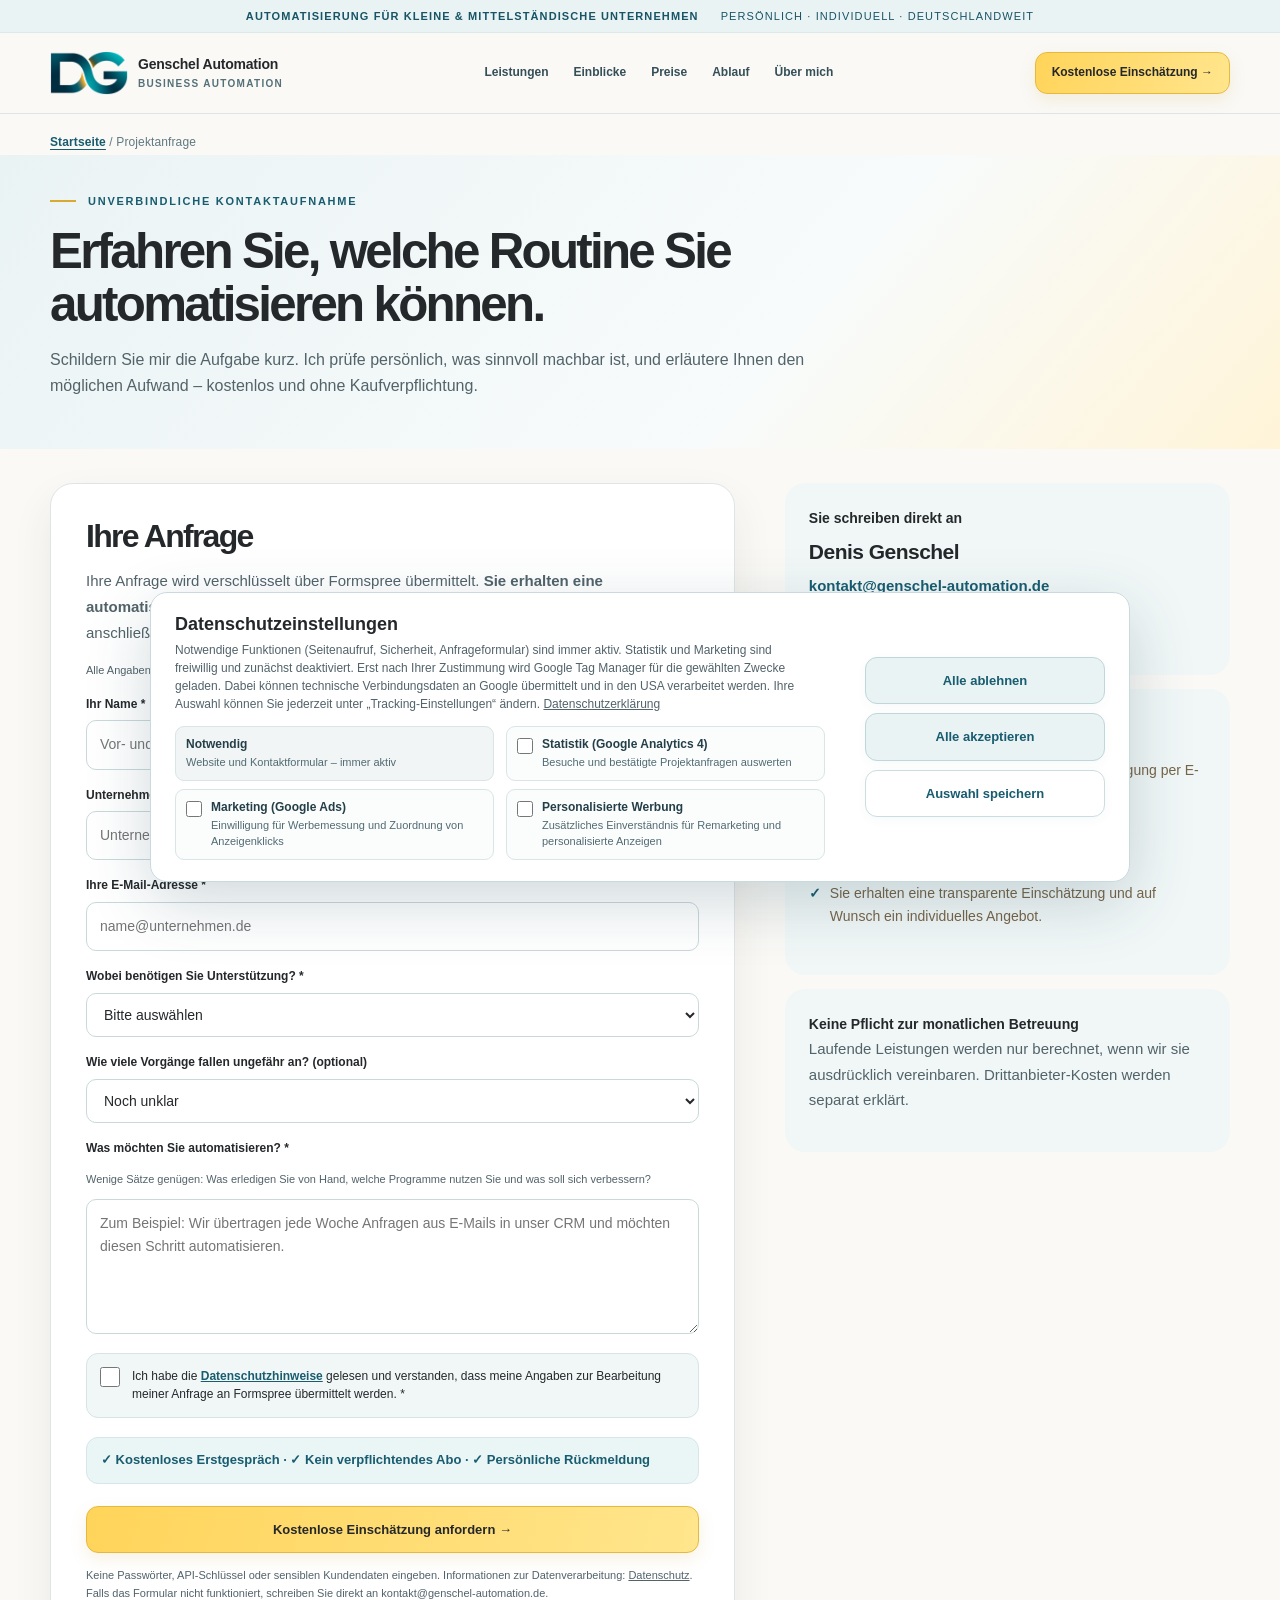
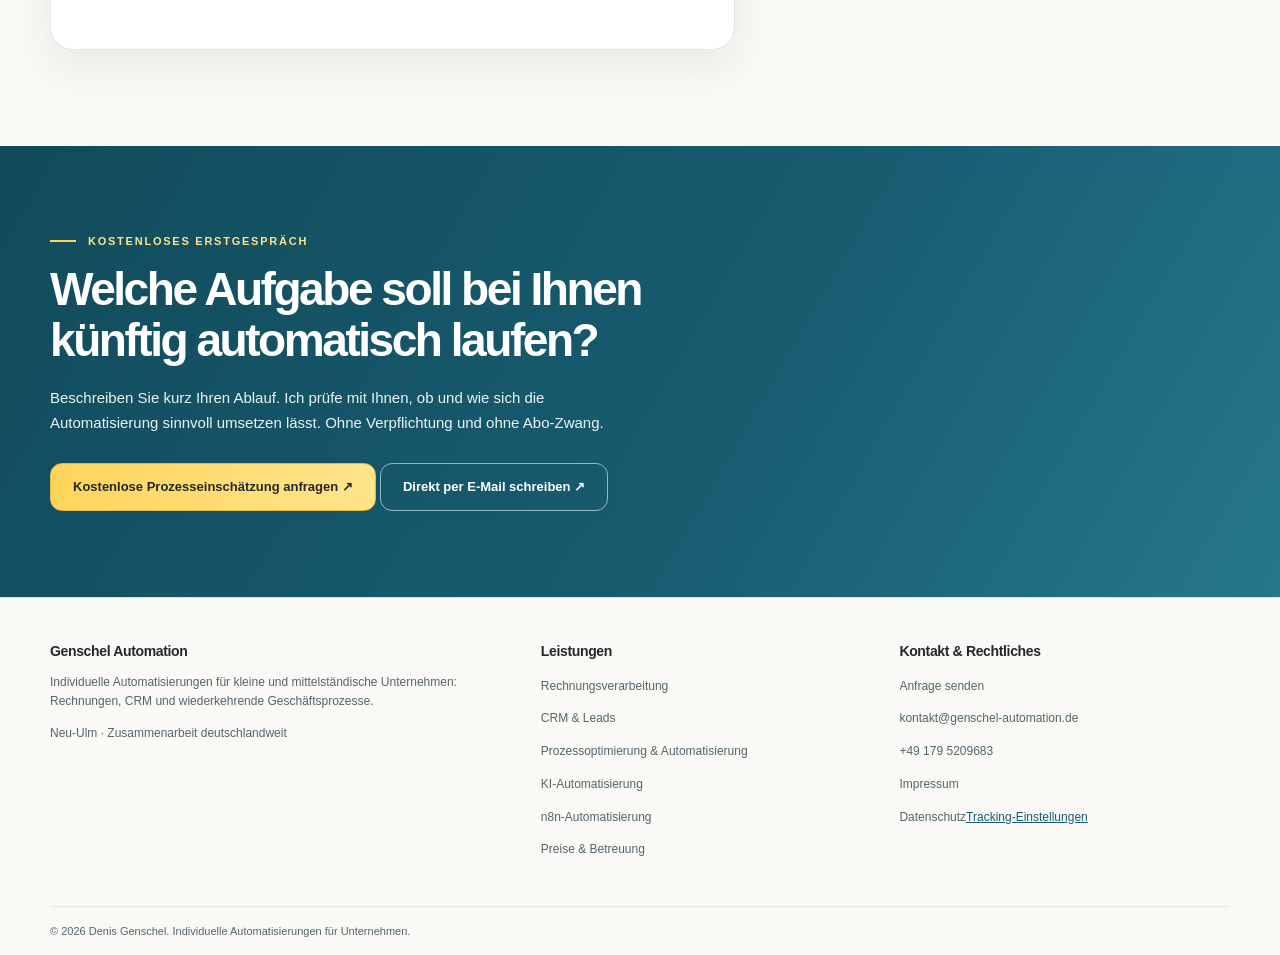
==== commit 073ef4d9: "Add files via upload" ====
--- a/anfrage.html
+++ b/anfrage.html
@@ -13,6 +13,7 @@
 <option value="">Bitte auswählen</option>
 <option value="rechnung">Rechnungsverarbeitung</option>
 <option value="crm">CRM / Kundenanfragen</option>
+<option value="ki">KI-Automatisierung</option>
 <option value="n8n">n8n-Automatisierung / Workflow</option>
 <option value="individuell">Individuelle Automatisierung</option>
 <option value="pilot">Kleines Pilotprojekt</option>
@@ -29,4 +30,4 @@
 <p class="inquiry-trust">✓ Kostenloses Erstgespräch  ·  ✓ Kein verpflichtendes Abo  ·  ✓ Persönliche Rückmeldung</p><button class="btn primary" id="leadSubmit" type="submit">Kostenlose Einschätzung anfordern →</button>
 <p aria-live="polite" class="form-message" id="formMessage" role="status"></p>
 <p class="hint">Keine Passwörter, API-Schlüssel oder sensiblen Kundendaten eingeben. Informationen zur Datenverarbeitung: <a href="datenschutz.html" style="text-decoration:underline">Datenschutz</a>. Falls das Formular nicht funktioniert, schreiben Sie direkt an <a href="mailto:kontakt@genschel-automation.de">kontakt@genschel-automation.de</a>.</p>
-</form></div><aside><div class="contact-card"><strong>Sie schreiben direkt an</strong><h3 style="margin:9px 0">Denis Genschel</h3><a href="mailto:kontakt@genschel-automation.de">kontakt@genschel-automation.de</a><p style="margin-top:13px"><a href="tel:+491795209683">+49 179 5209683</a></p></div><div class="contact-card"><strong>Was passiert danach?</strong><ul class="bullets"><li>Sie erhalten eine automatische Eingangsbestätigung per E-Mail.</li><li>Wir besprechen den bestehenden Ablauf.</li><li>Ich prüfe die technischen Möglichkeiten.</li><li>Sie erhalten eine transparente Einschätzung und auf Wunsch ein individuelles Angebot.</li></ul></div><div class="contact-card"><strong>Keine Pflicht zur monatlichen Betreuung</strong><p class="sub">Laufende Leistungen werden nur berechnet, wenn wir sie ausdrücklich vereinbaren. Drittanbieter-Kosten werden separat erklärt.</p></div></aside></div></section></main><section class="closing"><div class="container"><div class="eyebrow">Kostenloses Erstgespräch</div><h2>Welche Aufgabe soll bei Ihnen künftig automatisch laufen?</h2><p>Beschreiben Sie kurz Ihren Ablauf. Ich prüfe mit Ihnen, ob und wie sich die Automatisierung sinnvoll umsetzen lässt. Ohne Verpflichtung und ohne Abo-Zwang.</p><a class="btn cream" href="anfrage.html">Kostenlose Prozesseinschätzung anfragen ↗</a> <a class="btn" href="mailto:kontakt@genschel-automation.de?subject=Anfrage%20Business%20Automation">Direkt per E-Mail schreiben ↗</a></div></section><footer class="footer"><div class="container foot-grid"><div><h3>Genschel Automation</h3><p>Individuelle Automatisierungen für kleine und mittelständische Unternehmen: Rechnungen, CRM und wiederkehrende Geschäftsprozesse.</p><p>Neu-Ulm · Zusammenarbeit deutschlandweit</p></div><div><h3>Leistungen</h3><ul><li><a href="rechnungen-automatisieren.html">Rechnungsverarbeitung</a></li><li><a href="crm-automatisieren.html">CRM &amp; Leads</a></li><li><a href="prozesse-automatisieren.html">Individuelle Automatisierung</a></li><li><a href="/#preise">Preise &amp; Betreuung</a></li></ul></div><div><h3>Kontakt &amp; Rechtliches</h3><ul><li><a href="anfrage.html">Anfrage senden</a></li><li><a href="mailto:kontakt@genschel-automation.de">kontakt@genschel-automation.de</a></li><li><a href="tel:+491795209683">+49 179 5209683</a></li><li><a href="impressum.html">Impressum</a></li><li><a href="datenschutz.html">Datenschutz</a><button class="privacy-settings-link" data-privacy-settings="" type="button">Tracking-Einstellungen</button></li></ul></div></div><div class="container copyright">© <span data-year="">2026</span> Denis Genschel. Individuelle Automatisierungen für Unternehmen.</div></footer><div class="mobile-cta"><a class="btn primary" href="anfrage.html">Kostenlose Prozesseinschätzung anfragen →</a></div><dialog aria-labelledby="videoTitle" class="video-dialog" id="videoDialog"><div class="dialog-bar"><span id="videoTitle">Projekt-Demo</span><button aria-label="Video schließen" class="closeVideo" type="button">×</button></div><div id="videoMount"></div><p>Das Video wird erst nach dem Anklicken von einem externen Anbieter geladen. Datenschutzinformationen finden Sie in der Datenschutzerklärung.</p></dialog></body></html>+</form></div><aside><div class="contact-card"><strong>Sie schreiben direkt an</strong><h3 style="margin:9px 0">Denis Genschel</h3><a href="mailto:kontakt@genschel-automation.de">kontakt@genschel-automation.de</a><p style="margin-top:13px"><a href="tel:+491795209683">+49 179 5209683</a></p></div><div class="contact-card"><strong>Was passiert danach?</strong><ul class="bullets"><li>Sie erhalten eine automatische Eingangsbestätigung per E-Mail.</li><li>Wir besprechen den bestehenden Ablauf.</li><li>Ich prüfe die technischen Möglichkeiten.</li><li>Sie erhalten eine transparente Einschätzung und auf Wunsch ein individuelles Angebot.</li></ul></div><div class="contact-card"><strong>Keine Pflicht zur monatlichen Betreuung</strong><p class="sub">Laufende Leistungen werden nur berechnet, wenn wir sie ausdrücklich vereinbaren. Drittanbieter-Kosten werden separat erklärt.</p></div></aside></div></section></main><section class="closing"><div class="container"><div class="eyebrow">Kostenloses Erstgespräch</div><h2>Welche Aufgabe soll bei Ihnen künftig automatisch laufen?</h2><p>Beschreiben Sie kurz Ihren Ablauf. Ich prüfe mit Ihnen, ob und wie sich die Automatisierung sinnvoll umsetzen lässt. Ohne Verpflichtung und ohne Abo-Zwang.</p><a class="btn cream" href="anfrage.html">Kostenlose Prozesseinschätzung anfragen ↗</a> <a class="btn" href="mailto:kontakt@genschel-automation.de?subject=Anfrage%20Business%20Automation">Direkt per E-Mail schreiben ↗</a></div></section><footer class="footer"><div class="container foot-grid"><div><h3>Genschel Automation</h3><p>Individuelle Automatisierungen für kleine und mittelständische Unternehmen: Rechnungen, CRM und wiederkehrende Geschäftsprozesse.</p><p>Neu-Ulm · Zusammenarbeit deutschlandweit</p></div><div><h3>Leistungen</h3><ul><li><a href="rechnungen-automatisieren.html">Rechnungsverarbeitung</a></li><li><a href="crm-automatisieren.html">CRM &amp; Leads</a></li><li><a href="prozesse-automatisieren.html">Prozessoptimierung &amp; Automatisierung</a></li><li><a href="ki-automatisierung.html">KI-Automatisierung</a></li><li><a href="n8n-automatisierung.html">n8n-Automatisierung</a></li><li><a href="/#preise">Preise &amp; Betreuung</a></li></ul></div><div><h3>Kontakt &amp; Rechtliches</h3><ul><li><a href="anfrage.html">Anfrage senden</a></li><li><a href="mailto:kontakt@genschel-automation.de">kontakt@genschel-automation.de</a></li><li><a href="tel:+491795209683">+49 179 5209683</a></li><li><a href="impressum.html">Impressum</a></li><li><a href="datenschutz.html">Datenschutz</a><button class="privacy-settings-link" data-privacy-settings="" type="button">Tracking-Einstellungen</button></li></ul></div></div><div class="container copyright">© <span data-year="">2026</span> Denis Genschel. Individuelle Automatisierungen für Unternehmen.</div></footer><div class="mobile-cta"><a class="btn primary" href="anfrage.html">Kostenlose Prozesseinschätzung anfragen →</a></div><dialog aria-labelledby="videoTitle" class="video-dialog" id="videoDialog"><div class="dialog-bar"><span id="videoTitle">Projekt-Demo</span><button aria-label="Video schließen" class="closeVideo" type="button">×</button></div><div id="videoMount"></div><p>Das Video wird erst nach dem Anklicken von einem externen Anbieter geladen. Datenschutzinformationen finden Sie in der Datenschutzerklärung.</p></dialog></body></html>
